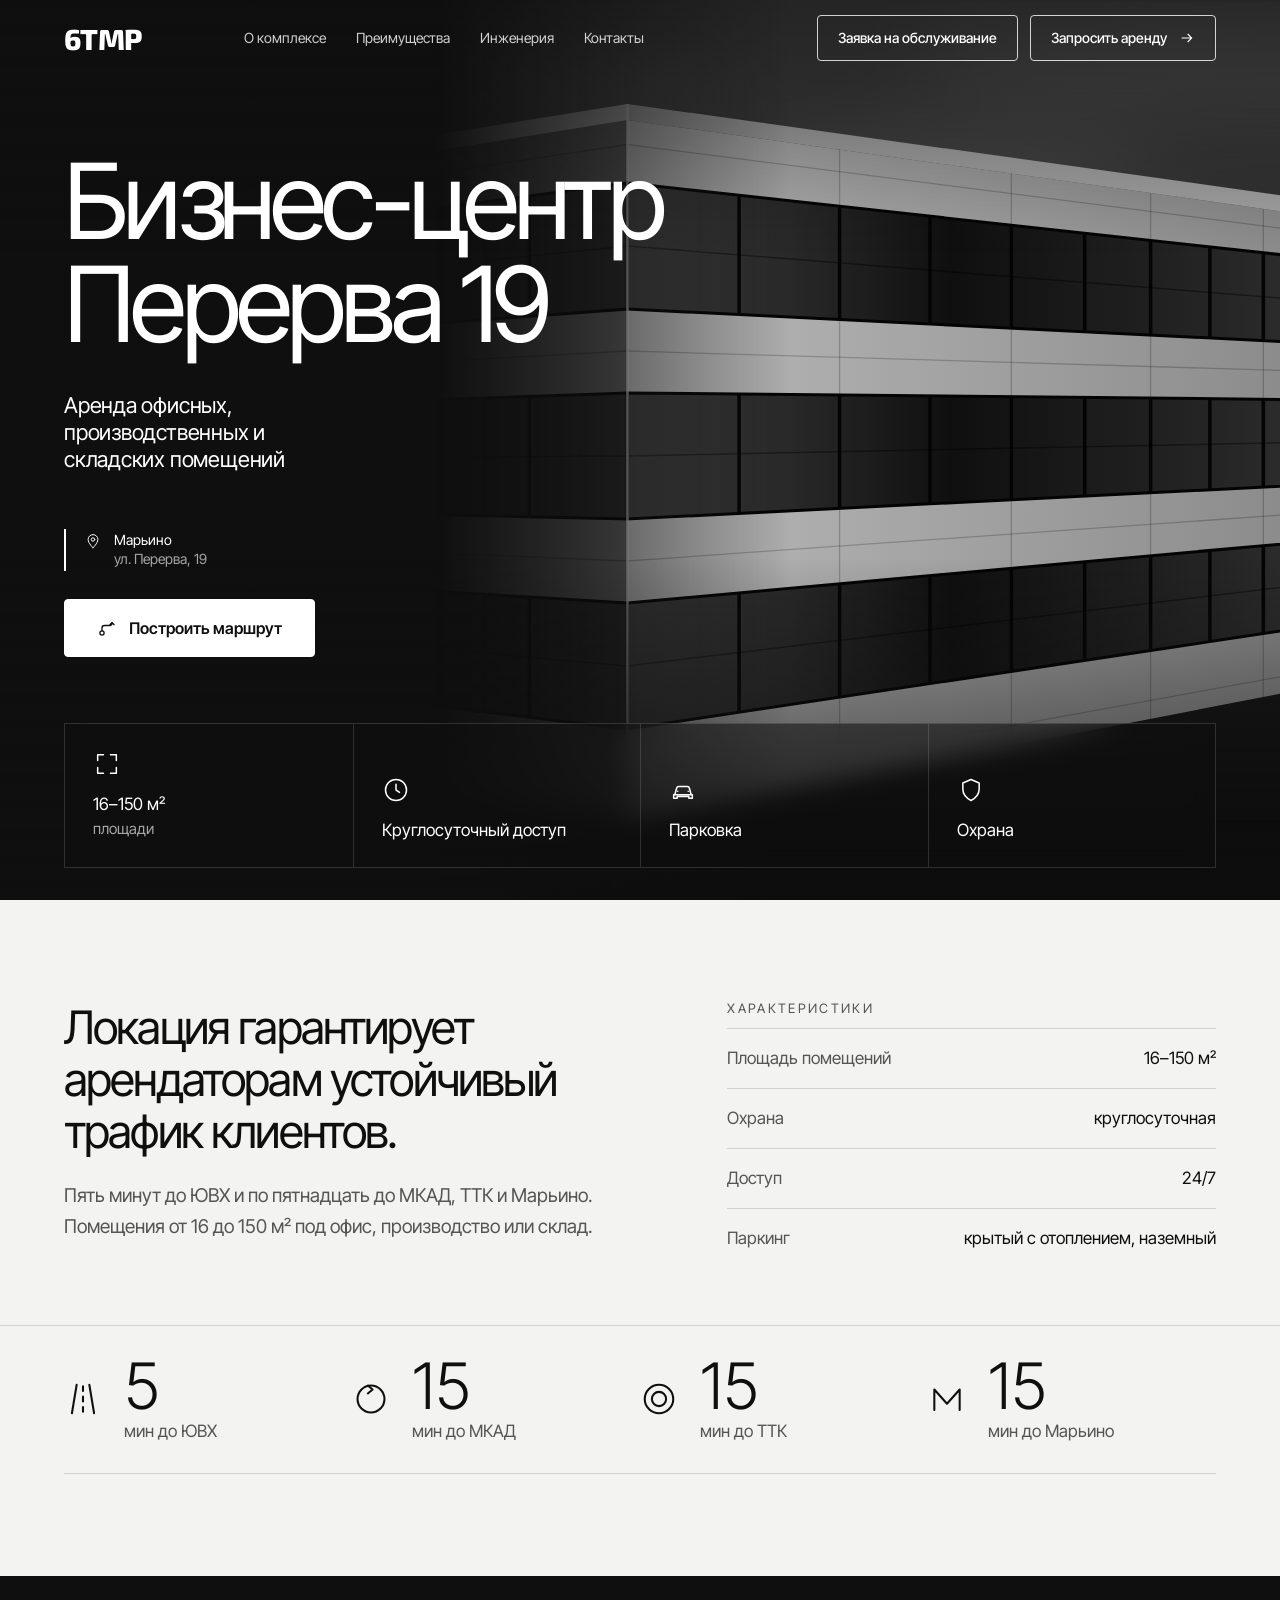
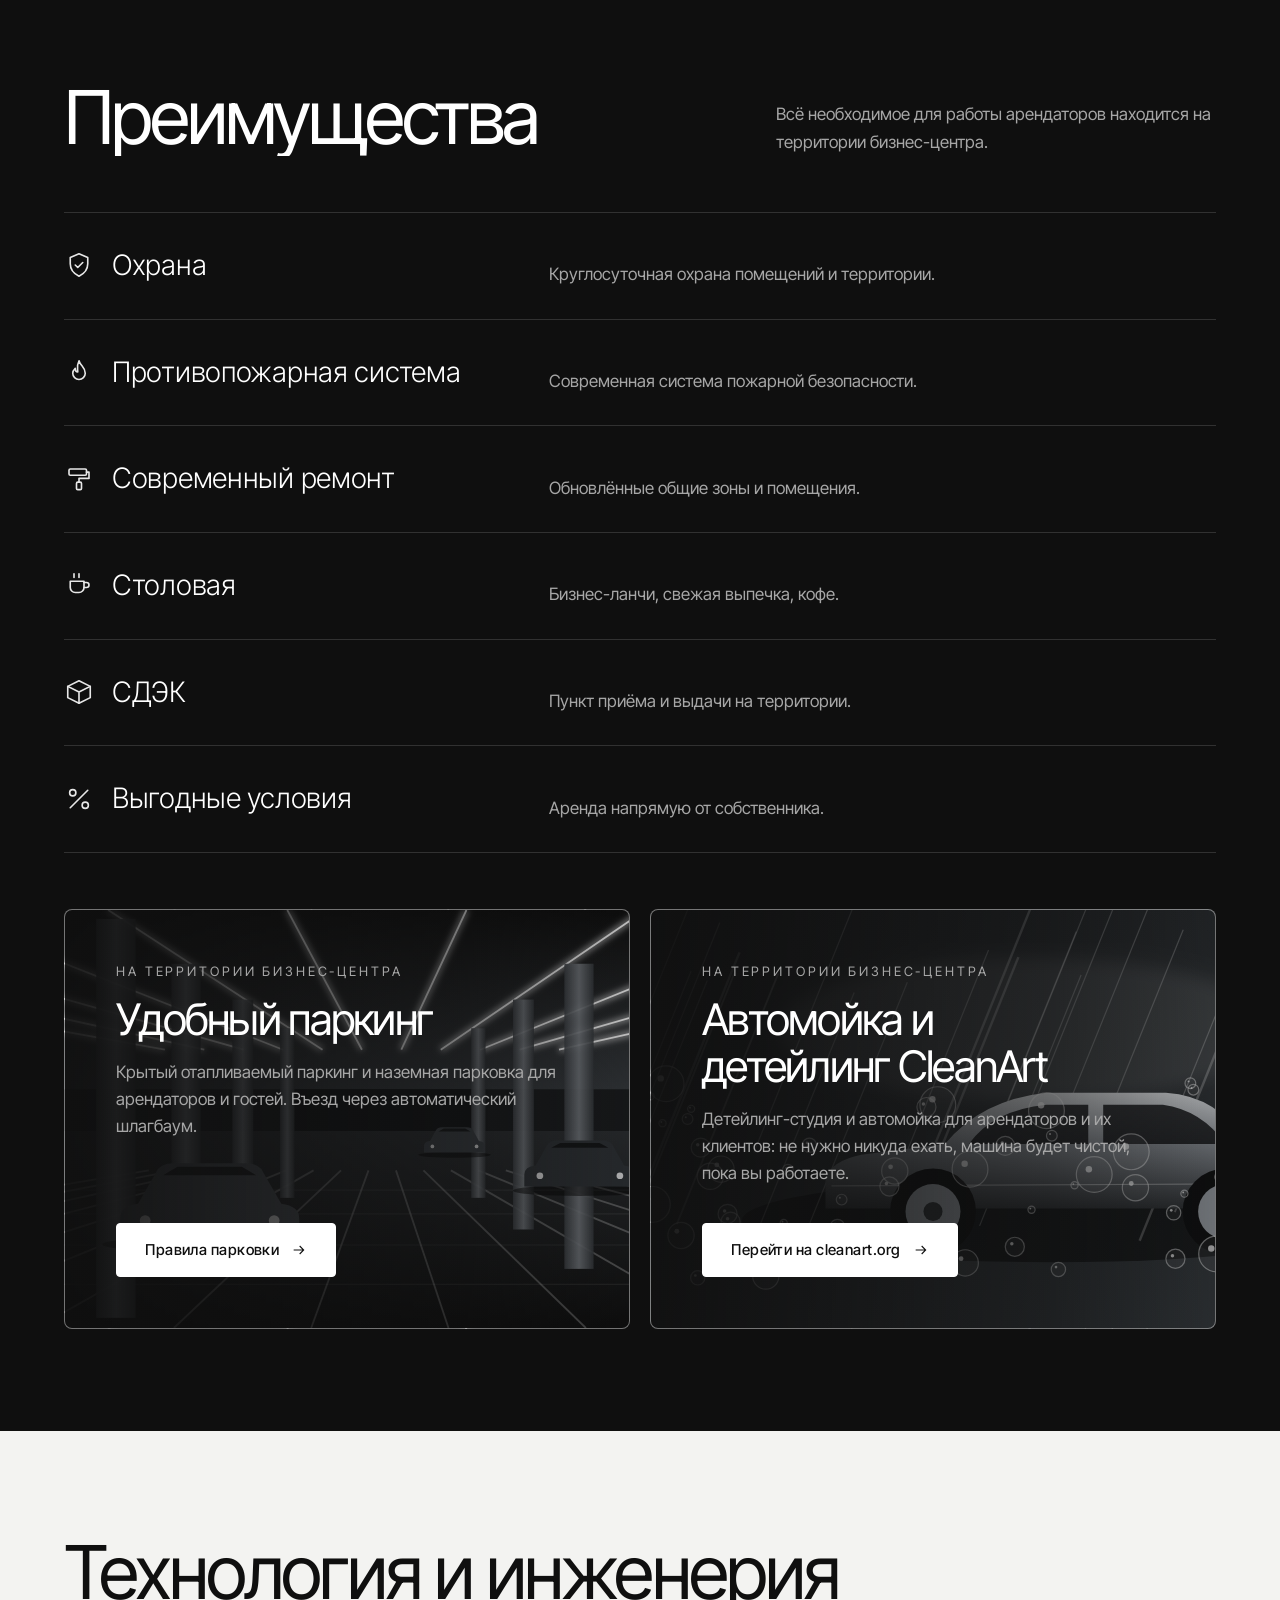
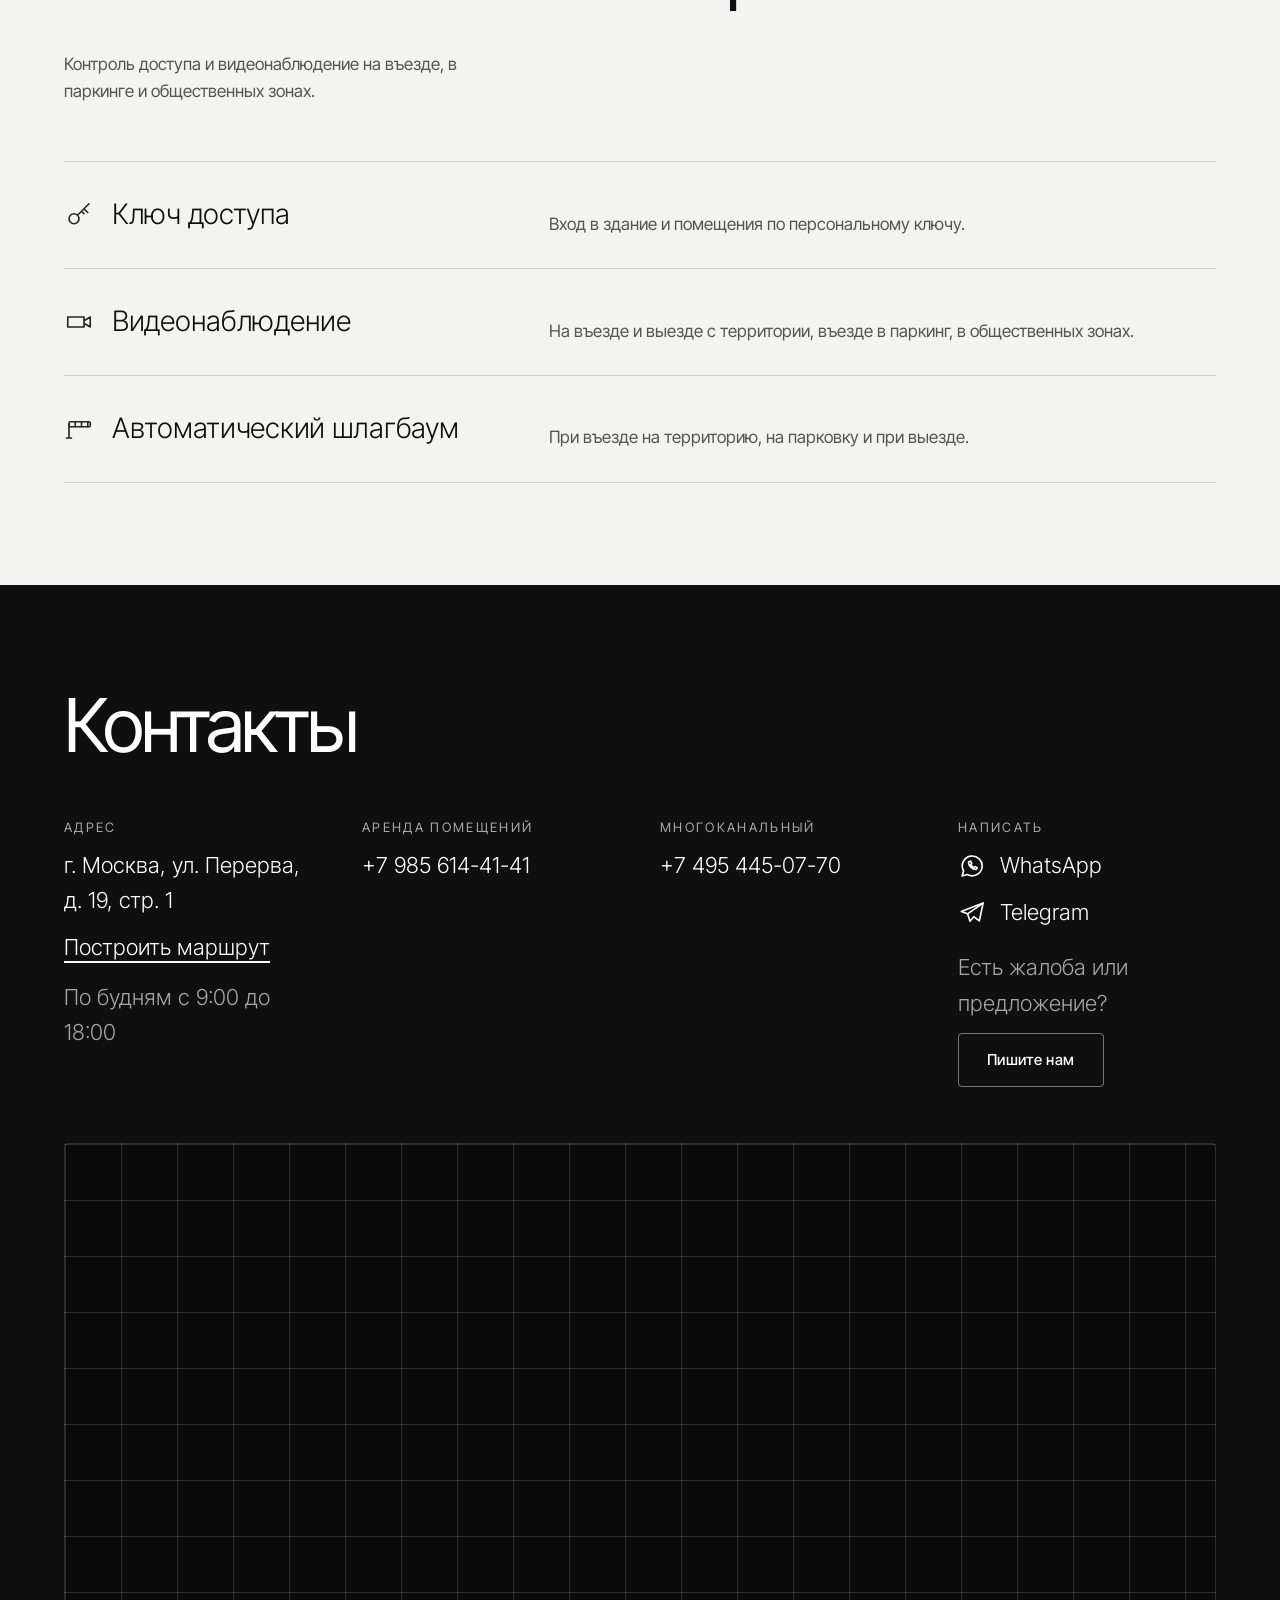
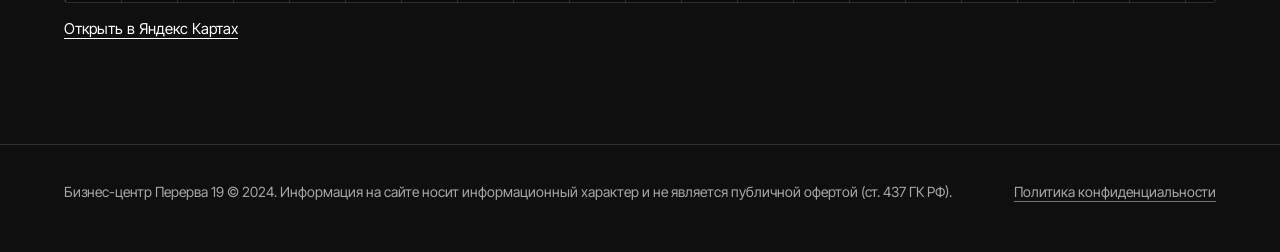
==== index.html @ 25869d0f "Add files via upload init" ====
<!doctype html><html lang="ru"><head><meta charset="utf-8"><title>Бизнес-центр Перерва 19</title>
<meta name="viewport" content="width=device-width, initial-scale=1, viewport-fit=cover">
<link rel="preconnect" href="https://fonts.googleapis.com"><link rel="preconnect" href="https://fonts.gstatic.com" crossorigin>
<link href="https://fonts.googleapis.com/css2?family=Inter+Tight:wght@300;400;500;600&amp;family=Exo+2:wght@800&amp;subset=cyrillic&amp;display=swap" rel="stylesheet">
<style>
:root{--font:'Jost',system-ui,-apple-system,'Segoe UI',Roboto,Arial,sans-serif;--ease:cubic-bezier(.16,1,.3,1);--gut:clamp(20px,5vw,64px);--nav:76px;--r:4px;--sec:clamp(64px,8vw,120px)}
*{box-sizing:border-box}html{scroll-behavior:smooth;scroll-padding-top:90px;height:auto}
body{margin:0;background:#000;color:#fff;font:400 17px/1.6 var(--font);-webkit-font-smoothing:antialiased;overflow-x:hidden;padding-top:env(safe-area-inset-top,0px);padding-bottom:env(safe-area-inset-bottom,0px)}
h1,h2,h3{margin:0;font-weight:200;line-height:1.04;letter-spacing:-.02em;text-wrap:balance}p{margin:0}a{color:inherit}
.dark{--bg:#000;--fg:#fff;--fg2:#b3b3b3;--line:rgba(255,255,255,.14);--line2:rgba(255,255,255,.4);--dim:#262626}
.light{--bg:#fff;--fg:#000;--fg2:#474747;--line:rgba(0,0,0,.12);--line2:rgba(0,0,0,.45);--dim:#dadada}
section,footer{background:var(--bg);color:var(--fg)}
.wrap{max-width:1448px;margin:auto;padding:0 var(--gut)}
.btn{display:inline-flex;align-items:center;justify-content:center;min-height:54px;padding:0 28px;border:1px solid var(--fg);border-radius:var(--r);font:500 15px/1 var(--font);letter-spacing:.03em;text-decoration:none;transition:.45s var(--ease)}
.solid{background:var(--fg);color:var(--bg)}.solid:hover{background:transparent;color:var(--fg)}
.line{border-color:var(--line2)}.line:hover{background:var(--fg);color:var(--bg)}
.nav{position:fixed;inset:0 0 auto;z-index:9;height:var(--nav);padding-top:env(safe-area-inset-top,0px);color:#fff;transition:.5s var(--ease)}
.nav.on{background:rgba(0,0,0,.82);backdrop-filter:blur(16px);border-bottom:1px solid rgba(255,255,255,.09)}
.nav .wrap{height:100%;display:flex;align-items:center;gap:32px}
.logo{font-weight:300;font-size:19px;letter-spacing:.14em;text-transform:uppercase;text-decoration:none;border:1px solid #fff;border-radius:var(--r);padding:7px 14px;line-height:1.1}
.nav nav{margin-left:auto;display:flex;gap:30px}.nav nav a{font-size:15px;text-decoration:none;opacity:.75;transition:.3s}.nav nav a:hover{opacity:1}
.ph{font-weight:500;text-decoration:none;white-space:nowrap}
.hero{position:relative;min-height:100svh;display:flex;flex-direction:column;justify-content:flex-end;padding:140px 0 56px;overflow:hidden;background:#000}
.beam{position:absolute;inset:0;pointer-events:none;background:radial-gradient(ellipse 38% 70% at 72% 0,rgba(255,255,255,.34),rgba(255,255,255,.07) 55%,transparent 75%),radial-gradient(ellipse 30% 8% at 72% 88%,rgba(255,255,255,.22),transparent 70%);clip-path:none}
.beam:after{content:"";position:absolute;left:calc(72% - 1px);top:0;width:2px;height:6px;background:#fff;box-shadow:0 0 60px 30px rgba(255,255,255,.55)}

.hero h1{font-size:clamp(44px,7.4vw,118px);margin:0 0 28px;max-width:11ch}
.eyebrow{font-size:13px;letter-spacing:.22em;text-transform:uppercase;color:var(--fg2);margin-bottom:22px}
.lede{font-size:clamp(17px,1.3vw,19px);color:var(--fg2);max-width:620px}
.acts{display:flex;gap:14px;flex-wrap:wrap;margin-top:36px}
.meta{display:flex;gap:56px;flex-wrap:wrap;margin:64px 0 0;padding-top:24px;border-top:1px solid var(--line)}
.meta dt{font-size:13px;letter-spacing:.16em;text-transform:uppercase;color:var(--fg2)}.meta dd{margin:4px 0 0;font-size:19px}
.sec{padding:var(--sec) 0}
.lit{background-image:linear-gradient(100deg,var(--fg) 42%,var(--dim) 58%);background-size:260% 100%;background-position:100% 0;-webkit-background-clip:text;background-clip:text;color:transparent;transition:background-position 1.9s var(--ease)}.lit.in{background-position:0 0}
h2{font-size:clamp(40px,5.8vw,92px)}
.grid{display:grid;grid-template-columns:1.2fr 1fr;gap:clamp(32px,6vw,100px);align-items:start}
.grid h2{font-size:clamp(30px,3.6vw,54px);line-height:1.12}
.grid p{margin-top:24px;color:var(--fg2);font-size:19px}
.spec h3{font-size:13px;font-weight:400;letter-spacing:.18em;text-transform:uppercase;color:var(--fg2);margin-bottom:12px}
.spec dl{margin:0}.spec div{display:flex;justify-content:space-between;gap:20px;padding:16px 0;border-top:1px solid var(--line)}
.spec dt{color:var(--fg2)}.spec dd{margin:0;text-align:right}
.head{display:flex;justify-content:space-between;align-items:end;gap:40px;flex-wrap:wrap;margin-bottom:56px}.head p{max-width:440px;color:var(--fg2)}
ul.svc{list-style:none;margin:0;padding:0;border-bottom:1px solid var(--line)}
.row{display:grid;grid-template-columns:1fr 1.4fr auto;gap:32px;align-items:baseline;padding:30px 0;border-top:1px solid var(--line);text-decoration:none;transition:padding .5s var(--ease)}
a.row:hover{padding-left:16px}
.row b{font-weight:300;font-size:clamp(22px,2.2vw,32px);letter-spacing:-.01em}.row span{color:var(--fg2)}.row i{font-style:normal;white-space:nowrap}
.loc{display:grid;grid-template-columns:repeat(4,1fr);gap:0;border-top:1px solid var(--line);margin-top:56px}
.loc div{padding:28px 0;border-bottom:1px solid var(--line)}.loc b{display:block;font-weight:200;font-size:clamp(40px,5vw,76px);line-height:1}.loc span{color:var(--fg2)}
.cts{display:grid;grid-template-columns:repeat(4,1fr);gap:40px;margin-top:56px}
.cts h3{font-size:13px;font-weight:400;letter-spacing:.18em;text-transform:uppercase;color:var(--fg2);margin-bottom:14px}.cts p,.cts a{font-size:22px;font-weight:300;display:block;text-decoration:none}
footer{padding:36px 0 48px;color:var(--fg2);font-size:14px;border-top:1px solid var(--line)}
@media(max-width:860px){.nav nav{display:none}.nav .ph{margin-left:auto}.grid,.cts{grid-template-columns:1fr}.row{grid-template-columns:1fr;gap:8px}.loc{grid-template-columns:1fr 1fr}.meta{gap:28px}}
.map{position:relative;display:block;margin-top:56px;height:clamp(280px,38vw,460px);border:1px solid var(--line);border-radius:var(--r);overflow:hidden;text-decoration:none;background-color:#0a0a0a;background-image:linear-gradient(var(--line) 1px,transparent 1px),linear-gradient(90deg,var(--line) 1px,transparent 1px);background-size:56px 56px;transition:border-color .45s var(--ease)}.map:hover{border-color:var(--line2)}.map:before{content:"";position:absolute;inset:0;background:radial-gradient(circle at 50% 50%,rgba(255,255,255,.18),transparent 45%)}.map svg{position:absolute;left:50%;top:50%;width:44px;height:44px;margin:-44px 0 0 -22px;fill:none;stroke:#fff;stroke-width:1.5}.map span{position:absolute;left:24px;bottom:22px;font-size:15px;letter-spacing:.03em}.map em{position:absolute;right:24px;bottom:22px;font-style:normal;font-size:15px;text-decoration:underline;text-decoration-color:var(--line2);text-underline-offset:.28em}.pp{color:inherit;text-underline-offset:.28em;text-decoration-color:var(--line2)}.pp:hover{text-decoration-color:currentColor}footer .wrap{display:flex;gap:16px 40px;justify-content:space-between;flex-wrap:wrap}
@media(prefers-reduced-motion:reduce){.beam{animation:none}.lit{transition:none}}

.f label{display:block;font-size:13px;letter-spacing:.14em;text-transform:uppercase;color:var(--fg2);margin:22px 0 4px}
.f input,.f select,.f textarea{width:100%;background:transparent;border:0;border-bottom:1px solid var(--line2);border-radius:0;padding:10px 0;color:var(--fg);font:300 18px var(--font);outline:0;transition:border-color .3s}
.f input:focus,.f select:focus,.f textarea:focus{border-color:var(--fg)}.f textarea{resize:vertical;min-height:96px}.f select option{color:#000}
.f .chk{display:flex;gap:12px;align-items:flex-start;font-size:14px;letter-spacing:0;text-transform:none;margin:26px 0}.f .chk input{width:auto;margin-top:4px;accent-color:var(--fg)}
.f button{cursor:pointer;margin-top:8px;background:var(--fg);color:var(--bg)}.f button:hover{background:transparent;color:var(--fg)}
.ok{display:none;margin-top:20px;color:var(--fg2)}.ok.show{display:block}
.note{font-size:14px;color:var(--fg2);margin-top:14px}
dialog{border:1px solid var(--line);border-radius:8px;padding:clamp(24px,4vw,48px);width:min(640px,calc(100% - 32px));max-height:92vh;overflow:auto;background:var(--bg);color:var(--fg)}dialog::backdrop{background:rgba(0,0,0,.72)}
dialog h2{font-size:clamp(30px,3.6vw,44px);margin-bottom:8px}.x{position:absolute;right:18px;top:12px;background:none;border:0;color:var(--fg);font-size:30px;line-height:1;cursor:pointer;font-weight:200}
.map iframe{position:absolute;inset:0;width:100%;height:100%;border:0;filter:grayscale(1) contrast(1.05)}.map:before{display:none}.maplink{display:inline-block;margin-top:14px;font-size:15px;text-underline-offset:.28em}
@media(max-width:1100px){.cts{grid-template-columns:repeat(2,1fr)!important}}@media(max-width:860px){.cts{grid-template-columns:1fr!important}}

:root{--font:'Inter Tight','Inter',system-ui,-apple-system,'Segoe UI',Roboto,Arial,sans-serif}
body{background:#0f0f0f}
.dark{--bg:#0f0f0f;--fg:#fff;--fg2:#a6a6a6;--line:rgba(255,255,255,.14);--line2:rgba(255,255,255,.42);--dim:#2c2c2c}.light{--bg:#f3f3f1;--fg:#0f0f0f;--fg2:#555;--line:rgba(0,0,0,.14);--line2:rgba(0,0,0,.45);--dim:#d2d2d0}
h1,h2,h3{font-weight:400;letter-spacing:-.04em}.loc b{font-weight:300}.row b{font-weight:300}.cts p,.cts a{font-weight:300}
.logo{border:0;padding:0;font-family:'Exo 2','Inter Tight',system-ui,sans-serif;font-weight:800;font-size:29px;line-height:1;letter-spacing:-.02em;text-transform:none}
.nav nav{margin:0 auto}.nav nav a{opacity:.8;font-size:14px}.nav .btn{min-height:46px;padding:0 20px;font-size:14px;letter-spacing:0;color:#fff;background:transparent;gap:12px;cursor:pointer;border:1px solid rgba(255,255,255,.8);border-radius:4px}.nav .btn:hover{background:#fff;color:#000}
.hero{min-height:100svh;padding:0;display:block;position:relative;overflow:hidden;background:#0f0f0f}
.hbg{position:absolute;top:0;right:0;bottom:0;width:66%;background-size:cover;background-position:center;filter:grayscale(1) brightness(.85) contrast(1.05);-webkit-mask-image:linear-gradient(to right,transparent,#000 42%);mask-image:linear-gradient(to right,transparent,#000 42%)}
.hero:after{content:"";position:absolute;inset:0;background:linear-gradient(to bottom,rgba(15,15,15,.55),transparent 28%,transparent 62%,rgba(15,15,15,.85));pointer-events:none}
.hw{position:relative;z-index:2;min-height:100svh;display:flex;flex-direction:column;justify-content:space-between;padding-top:150px;padding-bottom:max(32px,env(safe-area-inset-bottom,0px))}
.hero h1{font-size:clamp(46px,8.2vw,132px);line-height:.98;margin:0 0 36px;max-width:none;font-weight:400;letter-spacing:-.045em}
.hero .lede{font-size:clamp(18px,1.7vw,26px);color:#fff;font-weight:400;max-width:12em;line-height:1.25;letter-spacing:-.01em}
.hloc{display:flex;gap:12px;align-items:flex-start;margin-top:56px;padding:2px 0 2px 18px;border-left:2px solid #fff;font-size:14px;line-height:1.35}.hloc svg{width:18px;height:18px;flex:none;margin-top:1px}.hloc small{color:var(--fg2);font-size:14px}.cts .soc{display:flex;align-items:center;gap:14px;margin-top:12px}.cts .soc svg{width:28px;height:28px;flex:none;fill:none;stroke:currentColor;stroke-width:1.4;stroke-linecap:round;stroke-linejoin:round}.nbtns{display:flex;gap:12px;margin-left:auto}.nbtns .btn{margin-left:0!important}.sm{display:none}@media(max-width:640px){.lg{display:none}.sm{display:inline}.nav .btn{padding:0 14px;min-height:42px;font-size:13px}.nav .wrap{gap:12px}.nbtns{gap:8px}}.hrow{display:flex;flex-direction:column;align-items:flex-start;gap:28px;margin-top:56px}.hrow .hloc{margin-top:0}.route{min-height:58px;padding:0 32px;gap:12px;background:#fff;color:#0f0f0f;border-color:#fff;font-weight:600;font-size:16px;letter-spacing:0;animation:up 1.2s var(--ease) .6s both,pulse 2.8s ease-out 2.4s infinite}.route:hover{background:transparent;color:#fff}@keyframes pulse{0%{box-shadow:0 0 0 0 rgba(255,255,255,.55)}70%,100%{box-shadow:0 0 0 18px rgba(255,255,255,0)}}@media(max-width:860px){.hrow{margin-top:32px}}@media(prefers-reduced-motion:reduce){.route{animation:none}}.loc svg{display:block;width:38px;height:38px;margin:0;grid-row:1/3;align-self:center;flex:none;fill:none;stroke:currentColor;stroke-width:1.3;stroke-linecap:round;stroke-linejoin:round}.feat{display:grid;grid-template-columns:1fr 1fr;gap:20px;margin-top:56px}.washc{display:grid;grid-template-columns:1fr;gap:32px;align-content:space-between;padding:clamp(28px,4vw,56px);border:1px solid var(--line2);border-radius:8px;background:linear-gradient(120deg,rgba(255,255,255,.07),rgba(255,255,255,.01))}.washc h3{font-size:clamp(28px,3.4vw,52px);line-height:1.08}.washc p{color:var(--fg2);margin-top:16px;max-width:520px}.washc .eyebrow{margin:0 0 14px}.washc .btn{justify-self:start;gap:12px}@media(max-width:860px){.feat{grid-template-columns:1fr}}
.strip{display:grid;grid-template-columns:repeat(4,1fr);margin-top:40px;border:1px solid var(--line);background:rgba(15,15,15,.55);backdrop-filter:blur(12px);-webkit-backdrop-filter:blur(12px)}
.strip>div{padding:26px 28px;min-height:120px;display:flex;flex-direction:column;justify-content:flex-end;gap:6px;border-left:1px solid var(--line)}.strip>div:first-child{border-left:0}
.strip svg{width:28px;height:28px;margin-bottom:10px}.strip b{font-weight:400;font-size:17px;line-height:1.25}.strip span{color:var(--fg2);font-size:15px;margin-top:-4px}
@media(max-width:860px){.hbg{width:100%;opacity:.55;-webkit-mask-image:none;mask-image:none}.strip{grid-template-columns:1fr 1fr}.strip>div:nth-child(3){border-left:0}.strip>div:nth-child(n+3){border-top:1px solid var(--line)}.hw{padding-top:120px}.nav nav{display:none}.nav .btn{margin-left:auto}.hloc{margin-top:32px}}

.loc div{display:grid;grid-template-columns:auto 1fr;column-gap:22px;align-items:center;align-content:center}.loc b,.loc span{grid-column:2}
@keyframes up{from{opacity:0;transform:translateY(34px)}to{opacity:1;transform:none}}
@keyframes fade{from{opacity:0}to{opacity:1}}
@keyframes bgin{from{opacity:0;transform:scale(1.07)}to{opacity:1;transform:none}}
.nav{animation:fade 1.2s ease both}.hbg{animation:bgin 2s var(--ease) both}
.hero h1,.hero .lede,.hloc{animation:up 1.2s var(--ease) both}.hero h1{animation-delay:.15s}.hero .lede{animation-delay:.4s}.hloc{animation-delay:.55s}
.strip>div{animation:up 1.1s var(--ease) both}.strip>div:nth-child(1){animation-delay:.7s}.strip>div:nth-child(2){animation-delay:.8s}.strip>div:nth-child(3){animation-delay:.9s}.strip>div:nth-child(4){animation-delay:1s}
.rv{opacity:0;transform:translateY(30px);transition:opacity .9s var(--ease),transform .9s var(--ease);transition-delay:var(--d,0s)}.rv.in{opacity:1;transform:none}
.row.rv{transition:opacity .9s var(--ease),transform .9s var(--ease),padding .5s var(--ease)}
@media(prefers-reduced-motion:reduce){.rv{opacity:1;transform:none;transition:none}.nav,.hbg,.hero h1,.hero .lede,.hloc,.strip>div{animation:none}}

.row b{display:flex;align-items:center;gap:18px}.row b svg{width:30px;height:30px;flex:none;fill:none;stroke:currentColor;stroke-width:1.3;stroke-linecap:round;stroke-linejoin:round;opacity:.9}
.washc{position:relative;overflow:hidden;min-height:420px;background-size:cover;background-position:center}
#parking{background-image:linear-gradient(90deg,rgba(15,15,15,.93),rgba(15,15,15,.55) 70%,rgba(15,15,15,.25)),url([data-uri])}
#wash{background-image:linear-gradient(90deg,rgba(15,15,15,.93),rgba(15,15,15,.55) 70%,rgba(15,15,15,.25)),url([data-uri])}
@media(max-width:860px){.row b svg{width:26px;height:26px}.washc{min-height:360px}}
</style></head><body>
<header class="nav" id="nav"><div class="wrap"><a class="logo" href="#top">6TMP</a>
<nav><a href="#about">О комплексе</a><a href="#preim">Преимущества</a><a href="#teh">Инженерия</a><a href="#kont">Контакты</a></nav>
<div class="nbtns"><a class="btn line navbtn" href="serviceRequest.html"><span class="lg">Заявка на обслуживание</span><span class="sm">Заявка</span></a><button class="btn line navbtn" type="button" data-open data-topic="Вопрос по аренде">Запросить аренду <svg viewBox="0 0 24 24" width="16" height="16" fill="none" stroke="currentColor" stroke-width="1.6"><path d="M4 12h15M13 6l6 6-6 6"/></svg></button></div></div></header>
<main id="top">
<section class="hero dark"><div class="hbg" style="background-image:url([data-uri])"></div><div class="wrap hw">
<div class="htop"><h1>Бизнес-центр<br>Перерва&nbsp;19</h1>
<p class="lede">Аренда офисных, производственных и складских помещений</p>
<div class="hrow"><div class="hloc"><svg viewBox="0 0 24 24" fill="none" stroke="currentColor" stroke-width="1.3" stroke-linecap="round" stroke-linejoin="round" aria-hidden="true"><path d="M12 21s-6.500-6-6.500-11a6.500 6.500 0 0 1 13 0c0 5-6.500 11-6.500 11z"/><circle cx="12" cy="10" r="2.300"/></svg><span>Марьино<br><small>ул. Перерва, 19</small></span></div><a class="btn solid route" href="https://yandex.ru/maps/213/moscow/?ll=37.732188%2C55.655082&amp;mode=routes&amp;rtext=~55.655518%2C37.730957&amp;rtt=auto&amp;z=17"><svg viewBox="0 0 24 24" width="20" height="20" fill="none" stroke="currentColor" stroke-width="1.6" stroke-linecap="round" stroke-linejoin="round" aria-hidden="true"><circle cx="6" cy="18" r="2.500"/><path d="M6 15.500V12a3 3 0 0 1 3-3h6a3 3 0 0 0 3-3V5.500M15.500 8 18 5.500 20.500 8"/></svg>Построить маршрут</a></div></div>
<div class="strip"><div><svg viewBox="0 0 24 24" fill="none" stroke="currentColor" stroke-width="1.3" stroke-linecap="round" stroke-linejoin="round" aria-hidden="true"><path d="M4 9V4h5M20 9V4h-5M4 15v5h5M20 15v5h-5"/></svg><b>16–150 м²</b><span>площади</span></div>
<div><svg viewBox="0 0 24 24" fill="none" stroke="currentColor" stroke-width="1.3" stroke-linecap="round" stroke-linejoin="round" aria-hidden="true"><circle cx="12" cy="12" r="9"/><path d="M12 7v5l3 2"/></svg><b>Круглосуточный доступ</b></div>
<div><svg viewBox="0 0 24 24" fill="none" stroke="currentColor" stroke-width="1.3" stroke-linecap="round" stroke-linejoin="round" aria-hidden="true"><path d="M5 16l1.500-5.500A2 2 0 0 1 8.400 9h7.200a2 2 0 0 1 1.900 1.500L19 16M4 16h16v3h-3v-1.500H7V19H4zM7.500 13h.01M16.500 13h.01"/></svg><b>Парковка</b></div>
<div><svg viewBox="0 0 24 24" fill="none" stroke="currentColor" stroke-width="1.3" stroke-linecap="round" stroke-linejoin="round" aria-hidden="true"><path d="M12 3l7 3v5c0 5-3 8-7 10-4-2-7-5-7-10V6z"/></svg><b>Охрана</b></div></div></div></section>
<section class="sec light" id="about"><div class="wrap grid"><div><h2 class="lit">Локация гарантирует арендаторам устойчивый трафик клиентов.</h2><p>Пять минут до ЮВХ и по пятнадцать до МКАД, ТТК и Марьино. Помещения от 16 до 150 м² под офис, производство или склад.</p></div>
<div class="spec"><h3>Характеристики</h3><dl><div><dt>Площадь помещений</dt><dd>16–150 м²</dd></div><div><dt>Охрана</dt><dd>круглосуточная</dd></div><div><dt>Доступ</dt><dd>24/7</dd></div><div><dt>Паркинг</dt><dd>крытый с отоплением, наземный</dd></div></dl></div></div>
<div class="wrap loc" id="loc"><div><svg viewBox="0 0 24 24" aria-hidden="true"><path d="M8 3 5 21M16 3l3 18M12 4v3M12 10.500v3M12 17v3"/></svg><b>5</b><span>мин до ЮВХ</span></div><div><svg viewBox="0 0 24 24" aria-hidden="true"><circle cx="12" cy="12" r="8.500"/><path d="M10 3.500l3 2.500-3 2.500"/></svg><b>15</b><span>мин до МКАД</span></div><div><svg viewBox="0 0 24 24" aria-hidden="true"><circle cx="12" cy="12" r="9"/><circle cx="12" cy="12" r="4.500"/></svg><b>15</b><span>мин до ТТК</span></div><div><svg viewBox="0 0 24 24" aria-hidden="true"><path d="M4 19V6l8 9 8-9v13"/></svg><b>15</b><span>мин до Марьино</span></div></div></section>
<section class="sec dark" id="preim"><div class="wrap"><div class="head"><h2 class="lit">Преимущества</h2><p>Всё необходимое для работы арендаторов находится на территории бизнес-центра.</p></div>
<ul class="svc">
<li><div class="row"><b><svg viewBox="0 0 24 24" aria-hidden="true"><path d="M12 3l7 3v5c0 5-3 8-7 10-4-2-7-5-7-10V6z"/><path d="M9 12l2 2 4-4"/></svg>Охрана</b><span>Круглосуточная охрана помещений и территории.</span><i></i></div></li>
<li><div class="row"><b><svg viewBox="0 0 24 24" aria-hidden="true"><path d="M12 3c1 4 5 5 5 10a5 5 0 0 1-10 0c0-2 1-3 2-4 0 2 1 3 2 3 0-3-1-5 1-9z"/></svg>Противопожарная система</b><span>Современная система пожарной безопасности.</span><i></i></div></li>
<li><div class="row"><b><svg viewBox="0 0 24 24" aria-hidden="true"><rect x="4" y="4" width="14" height="5" rx="1"/><path d="M18 6.500h2v5h-8v3"/><rect x="10" y="14.500" width="4" height="6" rx="1"/></svg>Современный ремонт</b><span>Обновлённые общие зоны и помещения.</span><i></i></div></li>
<li><div class="row"><b><svg viewBox="0 0 24 24" aria-hidden="true"><path d="M5 9h11v5a4 4 0 0 1-4 4H9a4 4 0 0 1-4-4z"/><path d="M16 10h2a2 2 0 0 1 0 4h-2M8 3v3M12 3v3"/></svg>Столовая</b><span>Бизнес-ланчи, свежая выпечка, кофе.</span><i></i></div></li>
<li><div class="row"><b><svg viewBox="0 0 24 24" aria-hidden="true"><path d="M3 7.500 12 3l9 4.500v9L12 21l-9-4.500z"/><path d="M3 7.500 12 12l9-4.500M12 12v9"/></svg>СДЭК</b><span>Пункт приёма и выдачи на территории.</span><i></i></div></li>
<li><div class="row"><b><svg viewBox="0 0 24 24" aria-hidden="true"><path d="M19 5 5 19"/><circle cx="7" cy="7" r="2.500"/><circle cx="17" cy="17" r="2.500"/></svg>Выгодные условия</b><span>Аренда напрямую от собственника.</span><i></i></div></li></ul>
<div class="feat"><div class="washc" id="parking"><div><p class="eyebrow">На территории бизнес-центра</p><h3>Удобный паркинг</h3><p>Крытый отапливаемый паркинг и наземная парковка для арендаторов и гостей. Въезд через автоматический шлагбаум.</p></div><a class="btn solid" href="https://6tmp.ru/wp-content/uploads/2026/02/pravila_parkovki_2026.pdf">Правила парковки <svg viewBox="0 0 24 24" width="16" height="16" fill="none" stroke="currentColor" stroke-width="1.6"><path d="M4 12h15M13 6l6 6-6 6"/></svg></a></div>
<div class="washc" id="wash"><div><p class="eyebrow">На территории бизнес-центра</p><h3>Автомойка и детейлинг CleanArt</h3><p>Детейлинг-студия и автомойка для арендаторов и их клиентов: не нужно никуда ехать, машина будет чистой, пока вы работаете.</p></div><a class="btn solid" href="https://cleanart.org/">Перейти на cleanart.org <svg viewBox="0 0 24 24" width="16" height="16" fill="none" stroke="currentColor" stroke-width="1.6"><path d="M4 12h15M13 6l6 6-6 6"/></svg></a></div></div></div></section>
<section class="sec light" id="teh"><div class="wrap"><div class="head"><h2 class="lit">Технология и инженерия</h2><p>Контроль доступа и видеонаблюдение на въезде, в паркинге и общественных зонах.</p></div>
<ul class="svc"><li><div class="row"><b><svg viewBox="0 0 24 24" aria-hidden="true"><circle cx="8" cy="15" r="4"/><path d="M11 12l9-9M16 7l3 3M14 9l2 2"/></svg>Ключ доступа</b><span>Вход в здание и помещения по персональному ключу.</span><i></i></div></li>
<li><div class="row"><b><svg viewBox="0 0 24 24" aria-hidden="true"><path d="M3 8h13v8H3zM16 11l5-3v8l-5-3"/></svg>Видеонаблюдение</b><span>На въезде и выезде с территории, въезде в паркинг, в общественных зонах.</span><i></i></div></li>
<li><div class="row"><b><svg viewBox="0 0 24 24" aria-hidden="true"><path d="M4 20V9M2 20h4"/><rect x="4" y="7" width="17" height="4" rx="1"/><path d="M9 7v4M14 7v4M19 7v4"/></svg>Автоматический шлагбаум</b><span>При въезде на территорию, на парковку и при выезде.</span><i></i></div></li></ul></div></section>
<section class="sec dark" id="kont"><div class="wrap"><h2 class="lit">Контакты</h2>
<div class="cts"><div><h3>Адрес</h3><p>г. Москва, ул. Перерва, д. 19, стр. 1</p><a href="https://yandex.ru/maps/213/moscow/?ll=37.732188%2C55.655082&amp;mode=routes&amp;rtext=~55.655518%2C37.730957&amp;rtt=auto&amp;z=17" style="margin-top:12px;text-decoration:underline;text-underline-offset:.28em">Построить маршрут</a><p class="note">По будням с 9:00 до 18:00</p></div>
<div><h3>Аренда помещений</h3><a href="tel:+79856144141">+7 985 614-41-41</a></div><div><h3>Многоканальный</h3><a href="tel:+74954450770">+7 495 445-07-70</a></div>
<div><h3>Написать</h3><a class="soc" href="https://wa.me/79256144141"><svg viewBox="0 0 24 24" aria-hidden="true"><path d="M3.500 20.500l1.300-4.400A8.500 8.500 0 1 1 8 19.300z"/><path d="M9 8.500c0 3.500 3 6.500 6.500 6.500l1-1.500-2-1-1 .8c-1-.5-2-1.500-2.500-2.500l.8-1-1-2z"/></svg>WhatsApp</a><a class="soc" href="https://t.me/+79256144141"><svg viewBox="0 0 24 24" aria-hidden="true"><path d="M21.500 3.500 2.800 10.700l5.400 2 2.100 6.300 3.200-3.800 4.800 3.600z"/><path d="M8.200 12.700l13.300-9.200"/></svg>Telegram</a><p class="note" style="margin-top:20px">Есть жалоба или предложение?</p><button class="btn line" type="button" data-open style="margin-top:12px;color:var(--fg);cursor:pointer;background:transparent">Пишите нам</button></div></div>
<div class="map"><iframe title="Карта: ул. Перерва, 19, стр. 1" src="https://yandex.ru/map-widget/v1/?ll=37.732188%2C55.655082&amp;z=17&amp;pt=37.730957%2C55.655518%2Cpm2rdl" loading="lazy" allowfullscreen></iframe></div><a class="maplink" href="https://yandex.ru/maps/213/moscow/?ll=37.732188%2C55.655082&amp;mode=routes&amp;rtext=~55.655518%2C37.730957&amp;rtt=auto&amp;z=17">Открыть в Яндекс Картах</a></div></section></main><dialog id="fb" class="dark"><button class="x" aria-label="Закрыть">×</button><h2>Свяжитесь с нами</h2><p style="color:var(--fg2)">Если у вас возникли вопросы, жалобы или предложения, воспользуйтесь формой обратной связи.</p>
<form class="f" data-s="Обратная связь 6tmp.ru"><label>Тема</label><select name="topic" data-l="Тема" required><option value="" selected disabled>Выберите тему</option><option>Вопрос по аренде</option><option>Предложение сотрудничества</option><option>Письмо директору</option><option>Пожелание к сервису</option></select>
<label>Имя</label><input name="name" data-l="Имя" required autocomplete="name"><label>Телефон</label><input name="phone" data-l="Телефон" type="tel" inputmode="tel" required autocomplete="tel" data-mask="phone"><label>E-mail (необязательно)</label><input name="email" data-l="E-mail" type="email" autocomplete="email">
<label>Сообщение</label><textarea name="msg" data-l="Сообщение" required></textarea><label class="chk"><input type="checkbox" required><span>Нажимая «Отправить», я подтверждаю <a href="https://claude.ai/artifact/4xAZ9i6BofkaACDxFyPgzt">согласие</a> на обработку персональных данных</span></label><button class="btn solid" type="submit">Отправить</button><p class="ok">Откройте подготовленное письмо в почтовой программе и нажмите «Отправить». Если оно не открылось, напишите на <a href="mailto:support@6-tmp.ru">support@6-tmp.ru</a>.</p></form></dialog>
<footer class="dark"><div class="wrap"><p>Бизнес-центр Перерва 19 © 2024. Информация на сайте носит информационный характер и не является публичной офертой (ст. 437 ГК РФ).</p><a class="pp" href="privacyPolicy.html">Политика конфиденциальности</a></div></footer>
<script>var n=document.getElementById("nav");function s(){n.classList.toggle("on",scrollY>40)}s();addEventListener("scroll",s,{passive:true});
var l=document.querySelectorAll(".lit");if("IntersectionObserver" in window){var o=new IntersectionObserver(function(e){e.forEach(function(x){if(x.isIntersecting){x.target.classList.add("in");o.unobserve(x.target)}})},{threshold:.4});l.forEach(function(x){o.observe(x)})}else{l.forEach(function(x){x.classList.add("in")})}
function mk(f,pref){var d=new FormData(f),b=[];d.forEach(function(v,k){var l=f.querySelector('[name="'+k+'"]');b.push((l&&l.dataset.l||k)+": "+v)});
var u="mailto:support@6-tmp.ru?subject="+encodeURIComponent(pref+(d.get("topic")?" — "+d.get("topic"):""))+"&body="+encodeURIComponent(b.join("\n"));
var a=document.createElement("a");a.href=u;a.target="_top";document.body.appendChild(a);a.click();a.remove();f.querySelector(".ok").classList.add("show")}
document.querySelectorAll("form.f").forEach(function(f){f.addEventListener("submit",function(e){e.preventDefault();mk(f,f.dataset.s)})});
var dg=document.getElementById("fb");document.querySelectorAll("[data-open]").forEach(function(b){b.addEventListener("click",function(){dg&&dg.showModal()})});
document.querySelectorAll("[data-topic]").forEach(function(b){b.addEventListener("click",function(){var s=dg&&dg.querySelector("select");if(s)s.value=b.dataset.topic})});
if(dg){dg.addEventListener("click",function(e){if(e.target===dg||e.target.classList.contains("x"))dg.close()})}
</script><script>(function(){var els=document.querySelectorAll(".head p,.grid>div,.loc>div,.row,.feat>div,.cts>div,.map,.maplink,.spec dl>div");
if(!("IntersectionObserver" in window))return;
var io=new IntersectionObserver(function(es){es.forEach(function(e){if(e.isIntersecting){e.target.classList.add("in");io.unobserve(e.target)}})},{threshold:.12,rootMargin:"0px 0px -6% 0px"});
els.forEach(function(el){var i=Array.prototype.indexOf.call(el.parentNode.children,el);el.style.setProperty("--d",Math.min(i,6)*.09+"s");el.classList.add("rv");io.observe(el)})})();</script><script>(function(){function f(v){var d=v.replace(/[^0-9]/g,"");if(d.charAt(0)==="7"||d.charAt(0)==="8")d=d.slice(1);d=d.slice(0,10);var r="+7";if(d.length>0)r+=" ("+d.slice(0,3);if(d.length>2)r+=")";if(d.length>3)r+=" "+d.slice(3,6);if(d.length>6)r+="-"+d.slice(6,8);if(d.length>8)r+="-"+d.slice(8,10);return r}
document.querySelectorAll('input[data-mask="phone"]').forEach(function(i){i.placeholder="+7 (___) ___-__-__";i.setAttribute("pattern","[+]7 [(][0-9]{3}[)] [0-9]{3}-[0-9]{2}-[0-9]{2}");i.title="Номер в формате +7 (XXX) XXX-XX-XX";i.addEventListener("input",function(e){var d=i.value.replace(/[^0-9]/g,"");if(e.inputType&&e.inputType.indexOf("delete")===0&&(d===""||d==="7"||d==="8")){i.value="";return}i.value=f(i.value)})})})();</script></body></html>
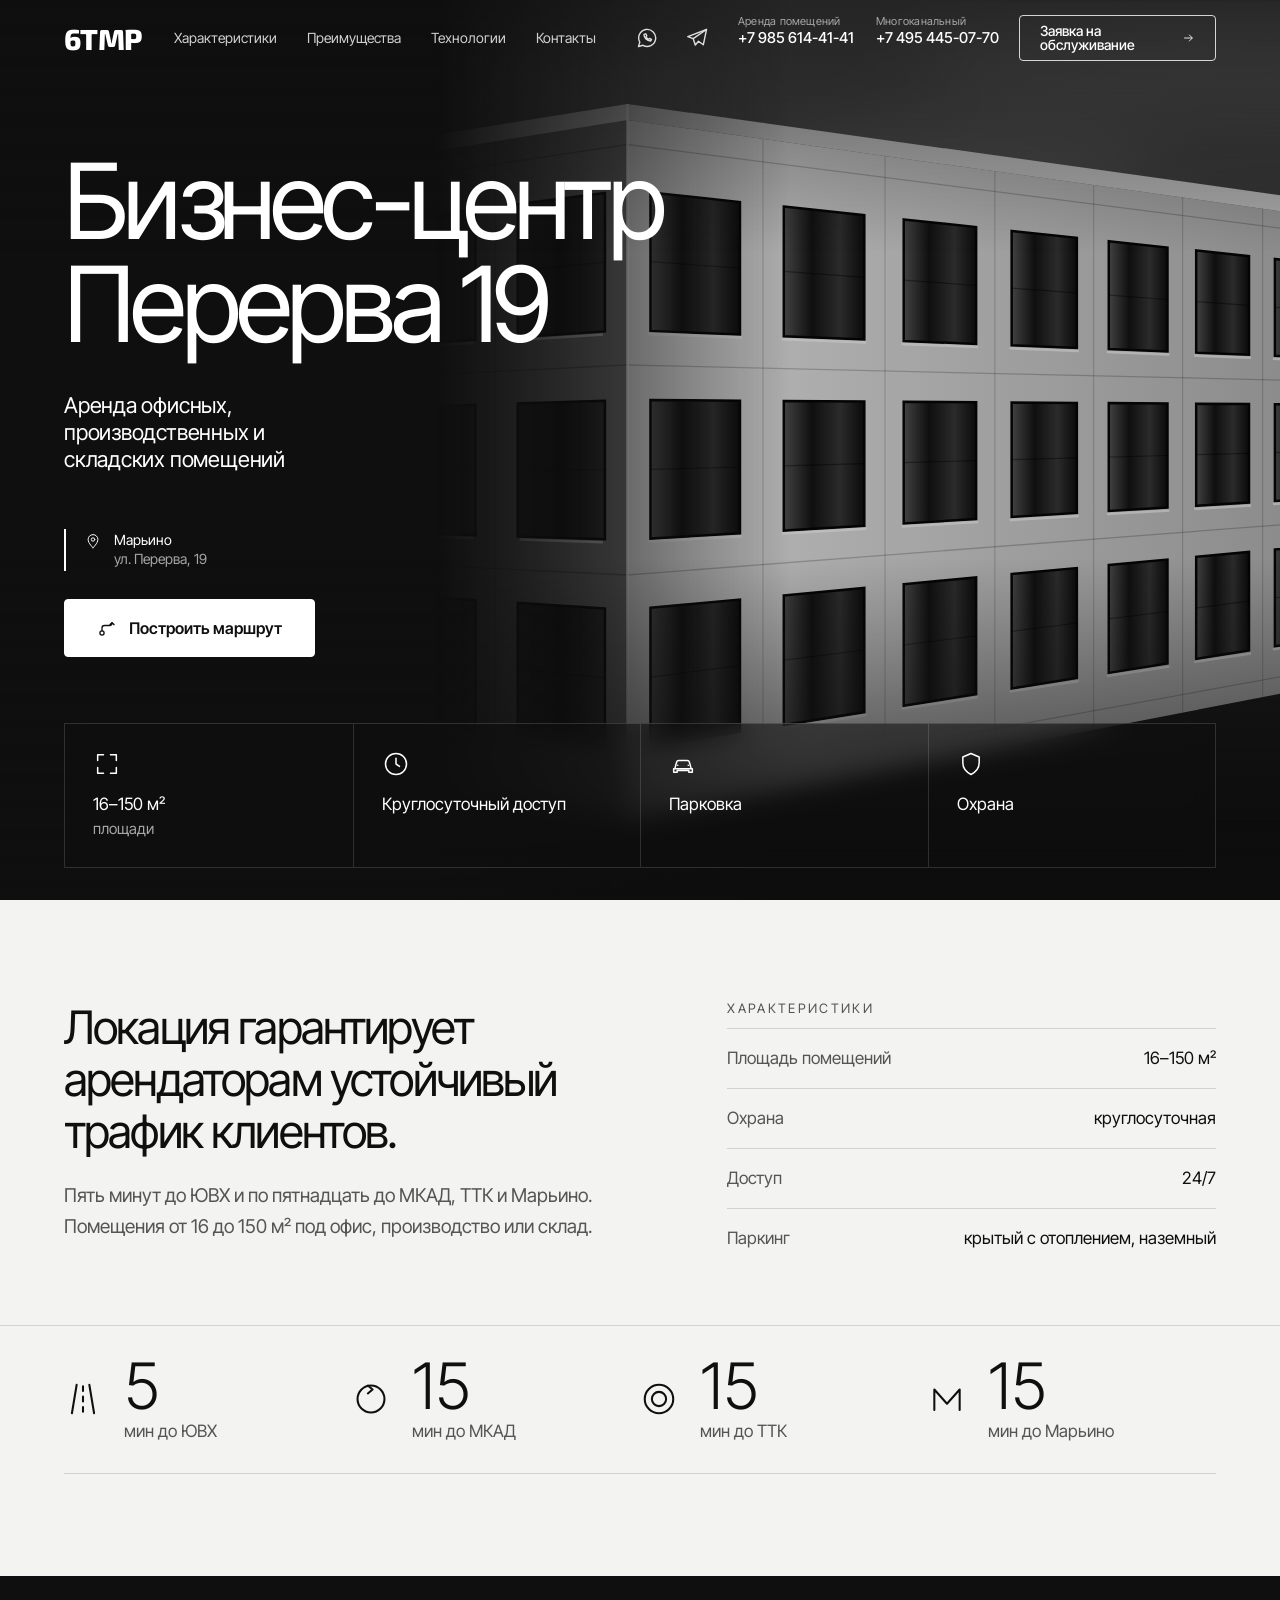
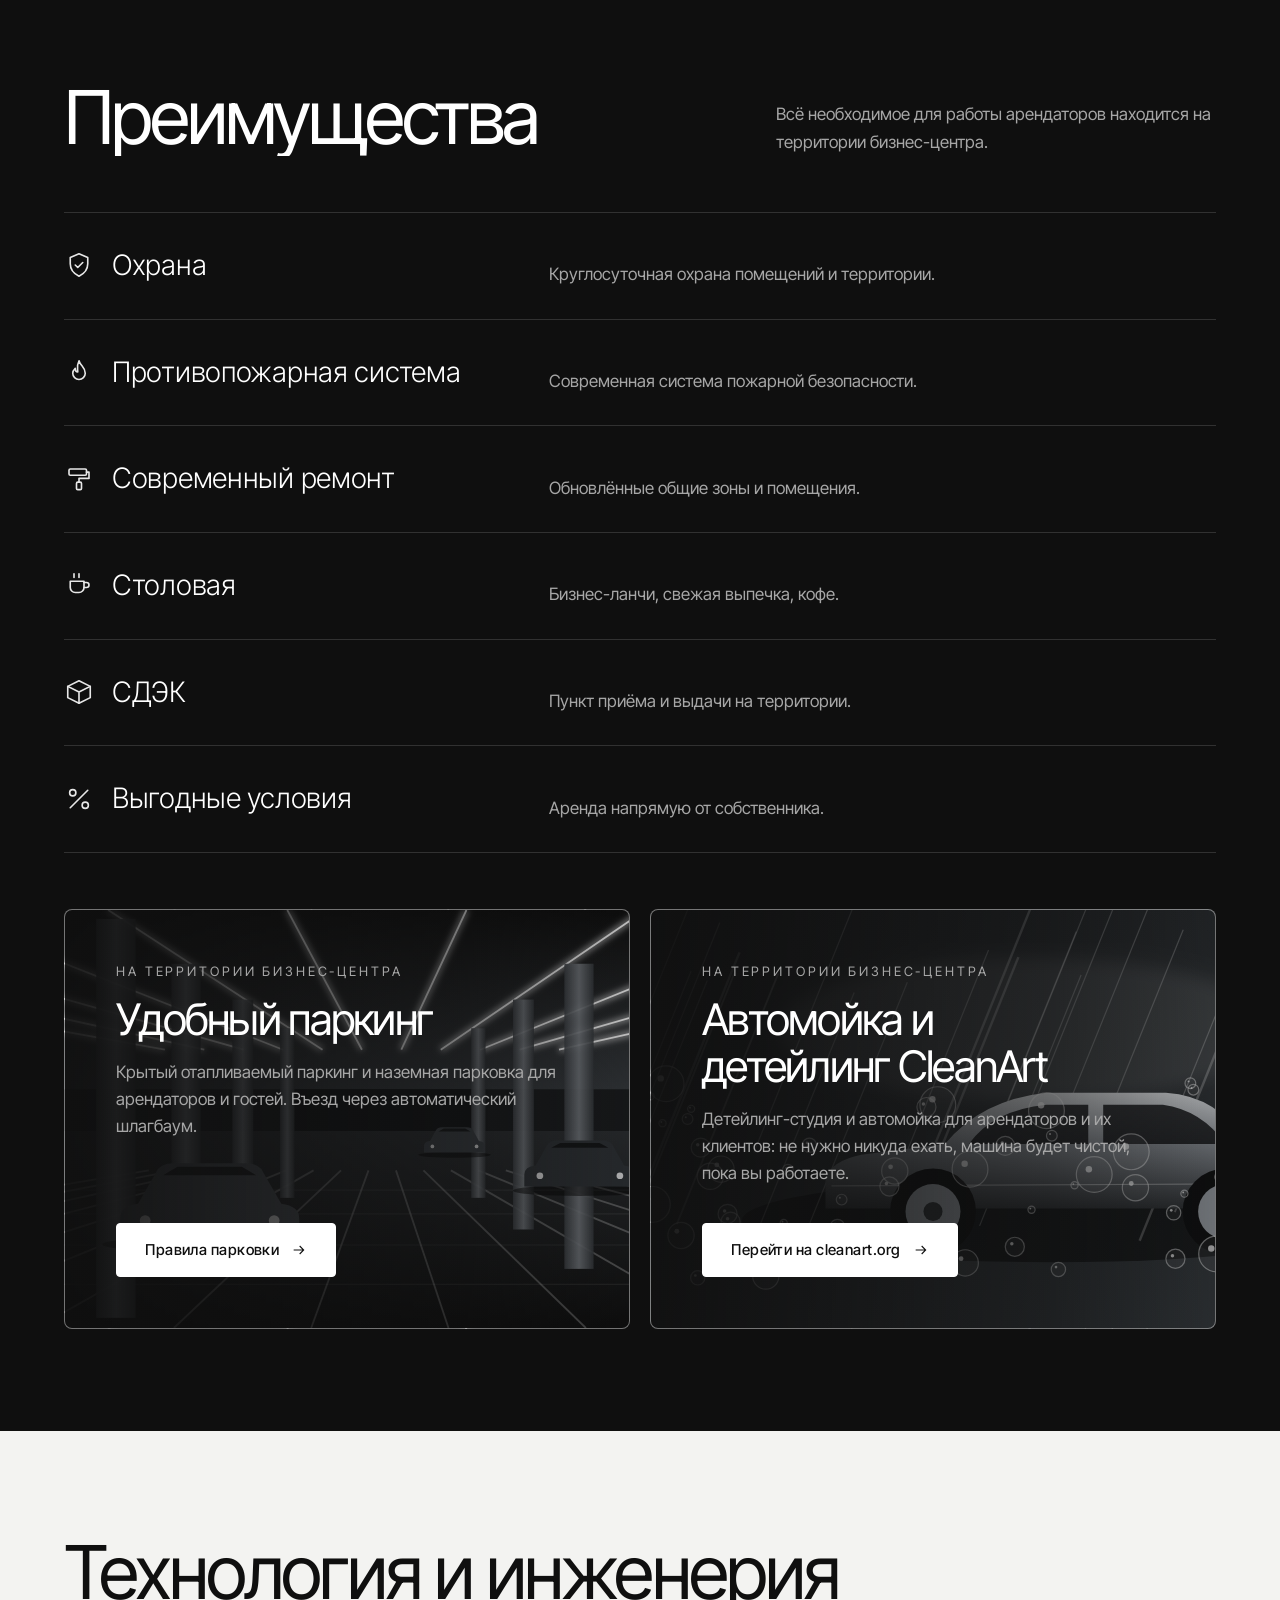
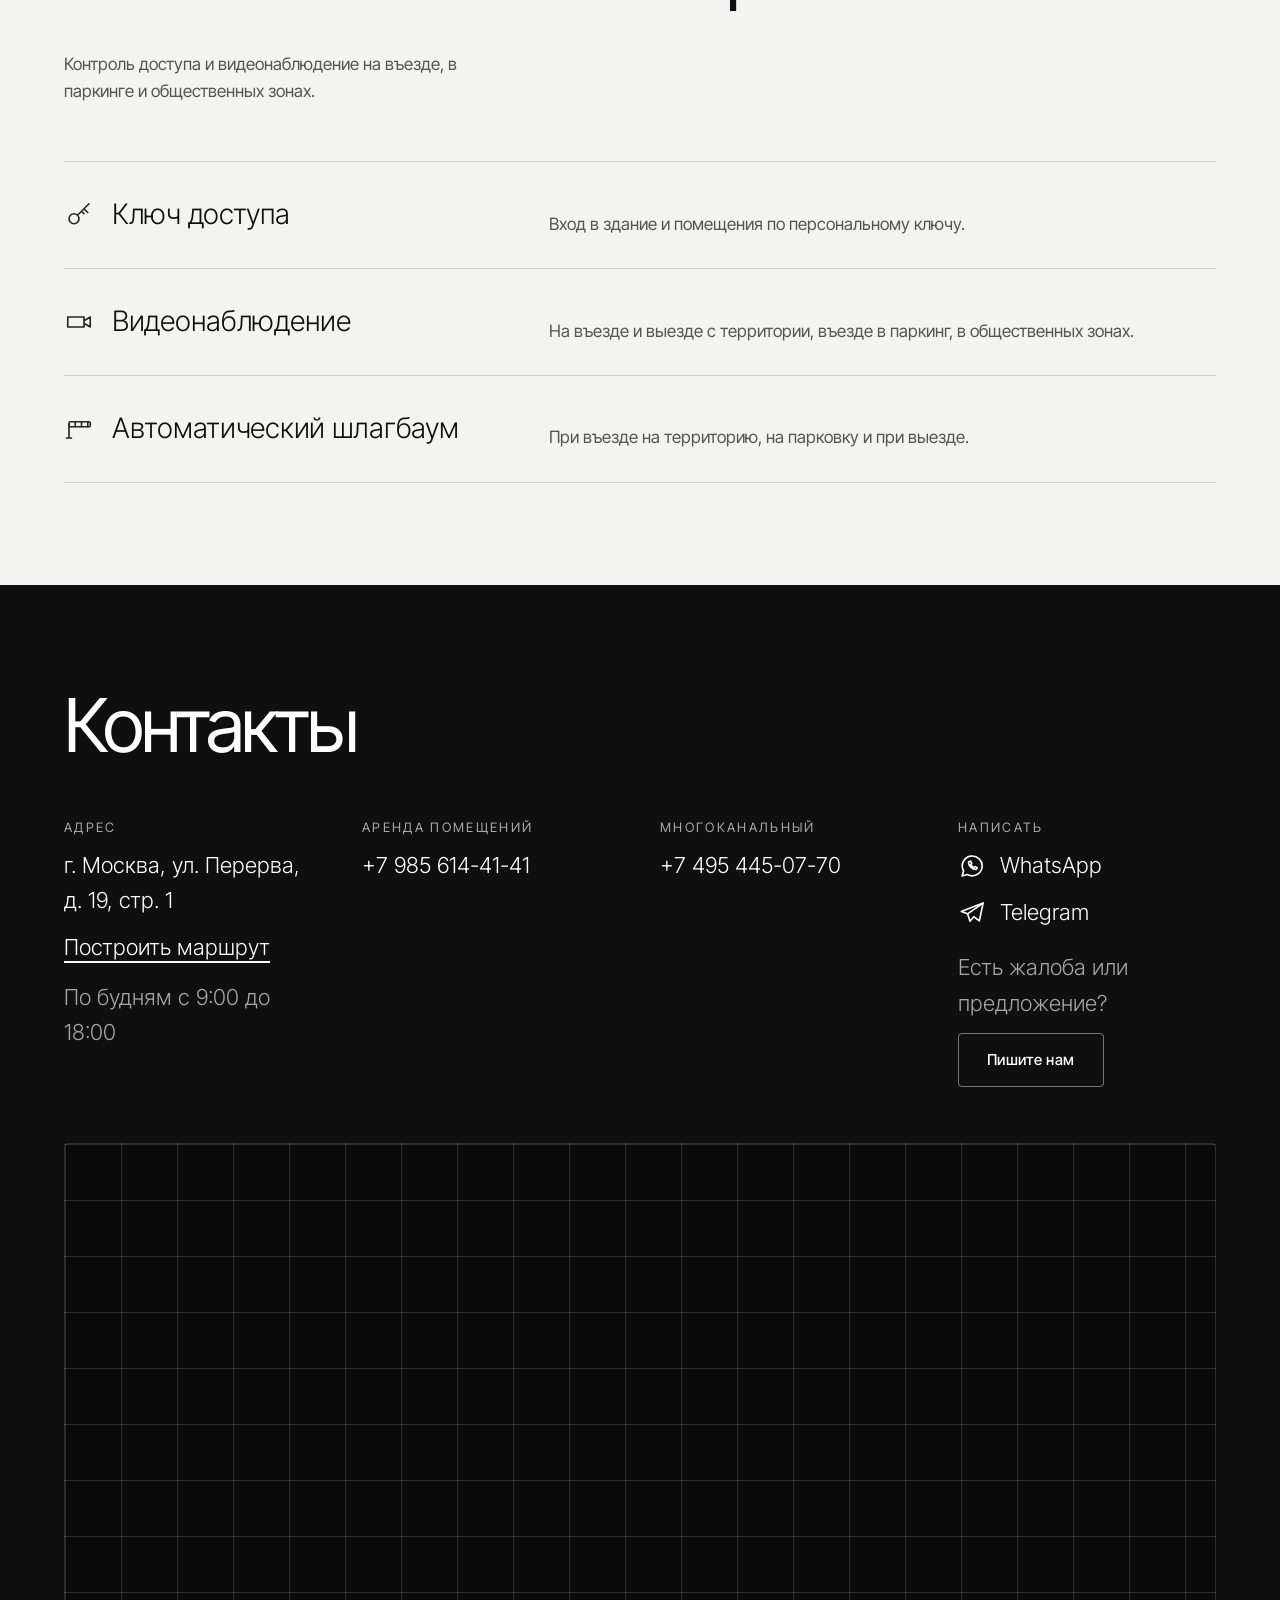
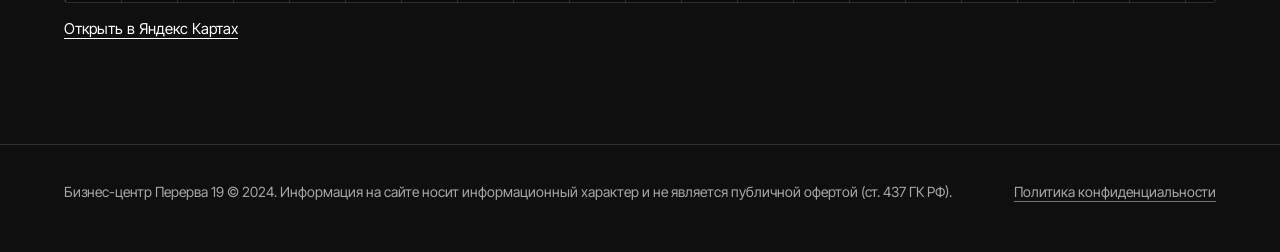
==== commit c7eea955: "Add files via upload изменения в шапке и т.д." ====
--- a/index.html
+++ b/index.html
@@ -77,9 +77,9 @@
 .hw{position:relative;z-index:2;min-height:100svh;display:flex;flex-direction:column;justify-content:space-between;padding-top:150px;padding-bottom:max(32px,env(safe-area-inset-bottom,0px))}
 .hero h1{font-size:clamp(46px,8.2vw,132px);line-height:.98;margin:0 0 36px;max-width:none;font-weight:400;letter-spacing:-.045em}
 .hero .lede{font-size:clamp(18px,1.7vw,26px);color:#fff;font-weight:400;max-width:12em;line-height:1.25;letter-spacing:-.01em}
-.hloc{display:flex;gap:12px;align-items:flex-start;margin-top:56px;padding:2px 0 2px 18px;border-left:2px solid #fff;font-size:14px;line-height:1.35}.hloc svg{width:18px;height:18px;flex:none;margin-top:1px}.hloc small{color:var(--fg2);font-size:14px}.cts .soc{display:flex;align-items:center;gap:14px;margin-top:12px}.cts .soc svg{width:28px;height:28px;flex:none;fill:none;stroke:currentColor;stroke-width:1.4;stroke-linecap:round;stroke-linejoin:round}.nbtns{display:flex;gap:12px;margin-left:auto}.nbtns .btn{margin-left:0!important}.sm{display:none}@media(max-width:640px){.lg{display:none}.sm{display:inline}.nav .btn{padding:0 14px;min-height:42px;font-size:13px}.nav .wrap{gap:12px}.nbtns{gap:8px}}.hrow{display:flex;flex-direction:column;align-items:flex-start;gap:28px;margin-top:56px}.hrow .hloc{margin-top:0}.route{min-height:58px;padding:0 32px;gap:12px;background:#fff;color:#0f0f0f;border-color:#fff;font-weight:600;font-size:16px;letter-spacing:0;animation:up 1.2s var(--ease) .6s both,pulse 2.8s ease-out 2.4s infinite}.route:hover{background:transparent;color:#fff}@keyframes pulse{0%{box-shadow:0 0 0 0 rgba(255,255,255,.55)}70%,100%{box-shadow:0 0 0 18px rgba(255,255,255,0)}}@media(max-width:860px){.hrow{margin-top:32px}}@media(prefers-reduced-motion:reduce){.route{animation:none}}.loc svg{display:block;width:38px;height:38px;margin:0;grid-row:1/3;align-self:center;flex:none;fill:none;stroke:currentColor;stroke-width:1.3;stroke-linecap:round;stroke-linejoin:round}.feat{display:grid;grid-template-columns:1fr 1fr;gap:20px;margin-top:56px}.washc{display:grid;grid-template-columns:1fr;gap:32px;align-content:space-between;padding:clamp(28px,4vw,56px);border:1px solid var(--line2);border-radius:8px;background:linear-gradient(120deg,rgba(255,255,255,.07),rgba(255,255,255,.01))}.washc h3{font-size:clamp(28px,3.4vw,52px);line-height:1.08}.washc p{color:var(--fg2);margin-top:16px;max-width:520px}.washc .eyebrow{margin:0 0 14px}.washc .btn{justify-self:start;gap:12px}@media(max-width:860px){.feat{grid-template-columns:1fr}}
+.hloc{display:flex;gap:12px;align-items:flex-start;margin-top:56px;padding:2px 0 2px 18px;border-left:2px solid #fff;font-size:14px;line-height:1.35}.hloc svg{width:18px;height:18px;flex:none;margin-top:1px}.hloc small{color:var(--fg2);font-size:14px}.cts .soc{display:flex;align-items:center;gap:14px;margin-top:12px}.cts .soc svg{width:28px;height:28px;flex:none;fill:none;stroke:currentColor;stroke-width:1.4;stroke-linecap:round;stroke-linejoin:round}.ni{display:inline-flex;align-items:center;justify-content:center;width:46px;height:46px;border-radius:4px;color:#fff;opacity:.85;transition:.3s}.ni:hover{opacity:1;background:rgba(255,255,255,.12)}.ni svg{width:24px;height:24px;fill:none;stroke:currentColor;stroke-width:1.4;stroke-linecap:round;stroke-linejoin:round}.ph2{display:flex;gap:22px;margin:0 8px 0 10px}.ph2 a{display:flex;flex-direction:column;text-decoration:none;font-size:15px;font-weight:500;line-height:1.25;white-space:nowrap;color:#fff;transition:opacity .3s}.ph2 a:hover{opacity:.75}.ph2 small{font-size:11px;font-weight:400;color:#a6a6a6;letter-spacing:.02em}@media(max-width:1240px){.nav nav{display:none}}@media(max-width:860px){.ph2{display:none}}.nbtns{display:flex;gap:12px;margin-left:auto}.nbtns .btn{margin-left:0!important;gap:12px}.sm{display:none}@media(max-width:640px){.lg{display:none}.sm{display:inline}.nav .btn{padding:0 14px;min-height:42px;font-size:13px}.nav .wrap{gap:12px}.nbtns{gap:6px}.ni{width:34px;height:42px}.ni svg{width:22px;height:22px}.nav .logo{font-size:24px}.nav .btn{padding:0 11px}}@media(max-width:420px){.nav .btn svg{display:none}}.hrow{display:flex;flex-direction:column;align-items:flex-start;gap:28px;margin-top:56px}.hrow .hloc{margin-top:0}.route{min-height:58px;padding:0 32px;gap:12px;background:#fff;color:#0f0f0f;border-color:#fff;font-weight:600;font-size:16px;letter-spacing:0;animation:up 1.2s var(--ease) .6s both,pulse 2.8s ease-out 2.4s infinite}.route:hover{background:transparent;color:#fff}@keyframes pulse{0%{box-shadow:0 0 0 0 rgba(255,255,255,.55)}70%,100%{box-shadow:0 0 0 18px rgba(255,255,255,0)}}@media(max-width:860px){.hrow{margin-top:32px}}@media(prefers-reduced-motion:reduce){.route{animation:none}}.loc svg{display:block;width:38px;height:38px;margin:0;grid-row:1/3;align-self:center;flex:none;fill:none;stroke:currentColor;stroke-width:1.3;stroke-linecap:round;stroke-linejoin:round}.feat{display:grid;grid-template-columns:1fr 1fr;gap:20px;margin-top:56px}.washc{display:grid;grid-template-columns:1fr;gap:32px;align-content:space-between;padding:clamp(28px,4vw,56px);border:1px solid var(--line2);border-radius:8px;background:linear-gradient(120deg,rgba(255,255,255,.07),rgba(255,255,255,.01))}.washc h3{font-size:clamp(28px,3.4vw,52px);line-height:1.08}.washc p{color:var(--fg2);margin-top:16px;max-width:520px}.washc .eyebrow{margin:0 0 14px}.washc .btn{justify-self:start;gap:12px}@media(max-width:860px){.feat{grid-template-columns:1fr}}
 .strip{display:grid;grid-template-columns:repeat(4,1fr);margin-top:40px;border:1px solid var(--line);background:rgba(15,15,15,.55);backdrop-filter:blur(12px);-webkit-backdrop-filter:blur(12px)}
-.strip>div{padding:26px 28px;min-height:120px;display:flex;flex-direction:column;justify-content:flex-end;gap:6px;border-left:1px solid var(--line)}.strip>div:first-child{border-left:0}
+.strip>div{padding:26px 28px;min-height:120px;display:flex;flex-direction:column;justify-content:flex-start;gap:6px;border-left:1px solid var(--line)}.strip>div:first-child{border-left:0}
 .strip svg{width:28px;height:28px;margin-bottom:10px}.strip b{font-weight:400;font-size:17px;line-height:1.25}.strip span{color:var(--fg2);font-size:15px;margin-top:-4px}
 @media(max-width:860px){.hbg{width:100%;opacity:.55;-webkit-mask-image:none;mask-image:none}.strip{grid-template-columns:1fr 1fr}.strip>div:nth-child(3){border-left:0}.strip>div:nth-child(n+3){border-top:1px solid var(--line)}.hw{padding-top:120px}.nav nav{display:none}.nav .btn{margin-left:auto}.hloc{margin-top:32px}}
 
@@ -101,10 +101,10 @@
 @media(max-width:860px){.row b svg{width:26px;height:26px}.washc{min-height:360px}}
 </style></head><body>
 <header class="nav" id="nav"><div class="wrap"><a class="logo" href="#top">6TMP</a>
-<nav><a href="#about">О комплексе</a><a href="#preim">Преимущества</a><a href="#teh">Инженерия</a><a href="#kont">Контакты</a></nav>
-<div class="nbtns"><a class="btn line navbtn" href="serviceRequest.html"><span class="lg">Заявка на обслуживание</span><span class="sm">Заявка</span></a><button class="btn line navbtn" type="button" data-open data-topic="Вопрос по аренде">Запросить аренду <svg viewBox="0 0 24 24" width="16" height="16" fill="none" stroke="currentColor" stroke-width="1.6"><path d="M4 12h15M13 6l6 6-6 6"/></svg></button></div></div></header>
+<nav><a href="#about">Характеристики</a><a href="#preim">Преимущества</a><a href="#teh">Технологии</a><a href="#kont">Контакты</a></nav>
+<div class="nbtns"><a class="ni" href="https://wa.me/79256144141" aria-label="WhatsApp"><svg viewBox="0 0 24 24" aria-hidden="true"><path d="M3.500 20.500l1.300-4.400A8.500 8.500 0 1 1 8 19.300z"/><path d="M9 8.500c0 3.500 3 6.500 6.500 6.500l1-1.500-2-1-1 .8c-1-.5-2-1.500-2.500-2.500l.8-1-1-2z"/></svg></a><a class="ni" href="https://t.me/+79256144141" aria-label="Telegram"><svg viewBox="0 0 24 24" aria-hidden="true"><path d="M21.500 3.500 2.800 10.700l5.400 2 2.100 6.300 3.200-3.800 4.800 3.600z"/><path d="M8.200 12.700l13.300-9.200"/></svg></a><div class="ph2"><a href="tel:+79856144141"><small>Аренда помещений</small>+7 985 614-41-41</a><a href="tel:+74954450770"><small>Многоканальный</small>+7 495 445-07-70</a></div><a class="btn line navbtn" href="serviceRequest.html"><span class="lg">Заявка на обслуживание</span><span class="sm">Заявка</span><svg viewBox="0 0 24 24" width="16" height="16" aria-hidden="true" fill="none" stroke="currentColor" stroke-width="1.6"><path d="M4 12h15M13 6l6 6-6 6"/></svg></a></div></div></header>
 <main id="top">
-<section class="hero dark"><div class="hbg" style="background-image:url([data-uri])"></div><div class="wrap hw">
+<section class="hero dark"><div class="hbg" style="background-image:url([data-uri])"></div><div class="wrap hw">
 <div class="htop"><h1>Бизнес-центр<br>Перерва&nbsp;19</h1>
 <p class="lede">Аренда офисных, производственных и складских помещений</p>
 <div class="hrow"><div class="hloc"><svg viewBox="0 0 24 24" fill="none" stroke="currentColor" stroke-width="1.3" stroke-linecap="round" stroke-linejoin="round" aria-hidden="true"><path d="M12 21s-6.500-6-6.500-11a6.500 6.500 0 0 1 13 0c0 5-6.500 11-6.500 11z"/><circle cx="12" cy="10" r="2.300"/></svg><span>Марьино<br><small>ул. Перерва, 19</small></span></div><a class="btn solid route" href="https://yandex.ru/maps/213/moscow/?ll=37.732188%2C55.655082&amp;mode=routes&amp;rtext=~55.655518%2C37.730957&amp;rtt=auto&amp;z=17"><svg viewBox="0 0 24 24" width="20" height="20" fill="none" stroke="currentColor" stroke-width="1.6" stroke-linecap="round" stroke-linejoin="round" aria-hidden="true"><circle cx="6" cy="18" r="2.500"/><path d="M6 15.500V12a3 3 0 0 1 3-3h6a3 3 0 0 0 3-3V5.500M15.500 8 18 5.500 20.500 8"/></svg>Построить маршрут</a></div></div>
@@ -136,7 +136,7 @@
 <div class="map"><iframe title="Карта: ул. Перерва, 19, стр. 1" src="https://yandex.ru/map-widget/v1/?ll=37.732188%2C55.655082&amp;z=17&amp;pt=37.730957%2C55.655518%2Cpm2rdl" loading="lazy" allowfullscreen></iframe></div><a class="maplink" href="https://yandex.ru/maps/213/moscow/?ll=37.732188%2C55.655082&amp;mode=routes&amp;rtext=~55.655518%2C37.730957&amp;rtt=auto&amp;z=17">Открыть в Яндекс Картах</a></div></section></main><dialog id="fb" class="dark"><button class="x" aria-label="Закрыть">×</button><h2>Свяжитесь с нами</h2><p style="color:var(--fg2)">Если у вас возникли вопросы, жалобы или предложения, воспользуйтесь формой обратной связи.</p>
 <form class="f" data-s="Обратная связь 6tmp.ru"><label>Тема</label><select name="topic" data-l="Тема" required><option value="" selected disabled>Выберите тему</option><option>Вопрос по аренде</option><option>Предложение сотрудничества</option><option>Письмо директору</option><option>Пожелание к сервису</option></select>
 <label>Имя</label><input name="name" data-l="Имя" required autocomplete="name"><label>Телефон</label><input name="phone" data-l="Телефон" type="tel" inputmode="tel" required autocomplete="tel" data-mask="phone"><label>E-mail (необязательно)</label><input name="email" data-l="E-mail" type="email" autocomplete="email">
-<label>Сообщение</label><textarea name="msg" data-l="Сообщение" required></textarea><label class="chk"><input type="checkbox" required><span>Нажимая «Отправить», я подтверждаю <a href="https://claude.ai/artifact/4xAZ9i6BofkaACDxFyPgzt">согласие</a> на обработку персональных данных</span></label><button class="btn solid" type="submit">Отправить</button><p class="ok">Откройте подготовленное письмо в почтовой программе и нажмите «Отправить». Если оно не открылось, напишите на <a href="mailto:support@6-tmp.ru">support@6-tmp.ru</a>.</p></form></dialog>
+<label>Сообщение</label><textarea name="msg" data-l="Сообщение" required></textarea><label class="chk"><input type="checkbox" required><span>Нажимая «Отправить», я подтверждаю <a href="privacyPolicy.html">согласие</a> на обработку персональных данных</span></label><button class="btn solid" type="submit">Отправить</button><p class="ok">Откройте подготовленное письмо в почтовой программе и нажмите «Отправить». Если оно не открылось, напишите на <a href="mailto:support@6-tmp.ru">support@6-tmp.ru</a>.</p></form></dialog>
 <footer class="dark"><div class="wrap"><p>Бизнес-центр Перерва 19 © 2024. Информация на сайте носит информационный характер и не является публичной офертой (ст. 437 ГК РФ).</p><a class="pp" href="privacyPolicy.html">Политика конфиденциальности</a></div></footer>
 <script>var n=document.getElementById("nav");function s(){n.classList.toggle("on",scrollY>40)}s();addEventListener("scroll",s,{passive:true});
 var l=document.querySelectorAll(".lit");if("IntersectionObserver" in window){var o=new IntersectionObserver(function(e){e.forEach(function(x){if(x.isIntersecting){x.target.classList.add("in");o.unobserve(x.target)}})},{threshold:.4});l.forEach(function(x){o.observe(x)})}else{l.forEach(function(x){x.classList.add("in")})}
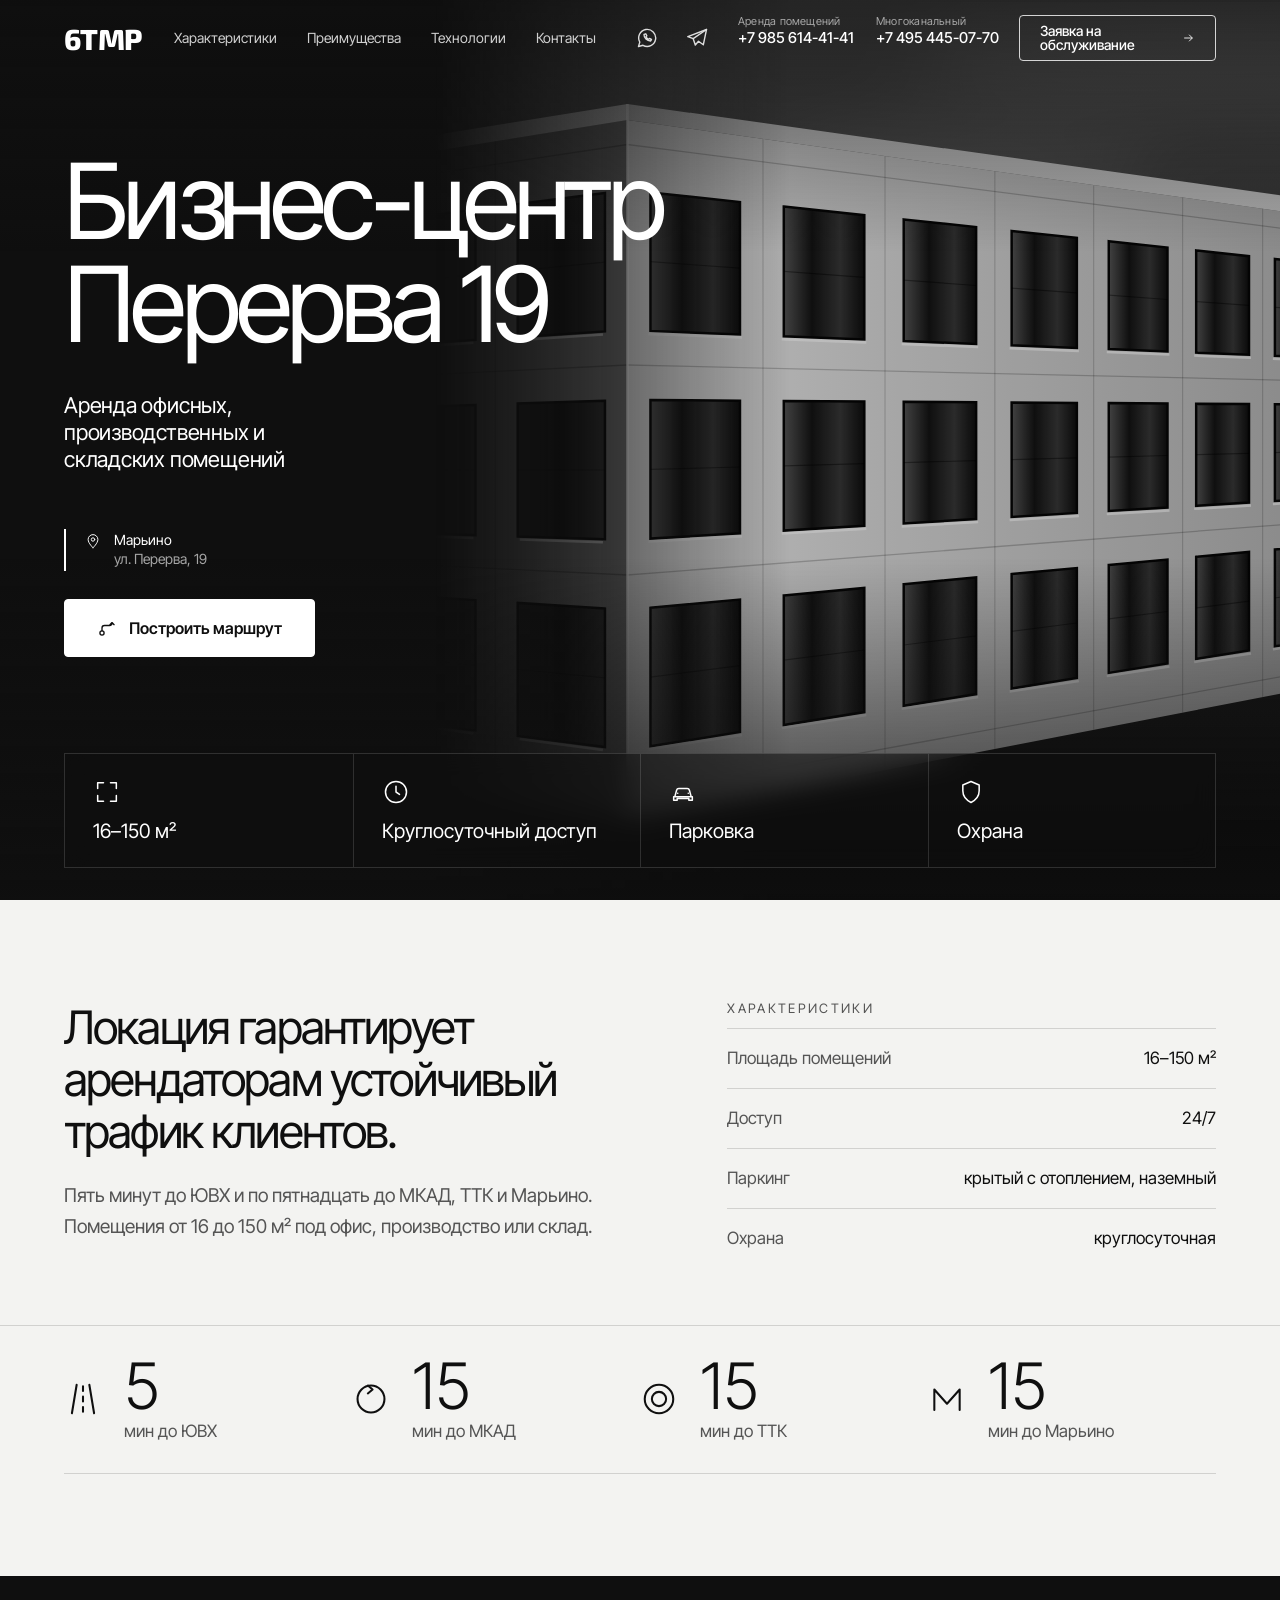
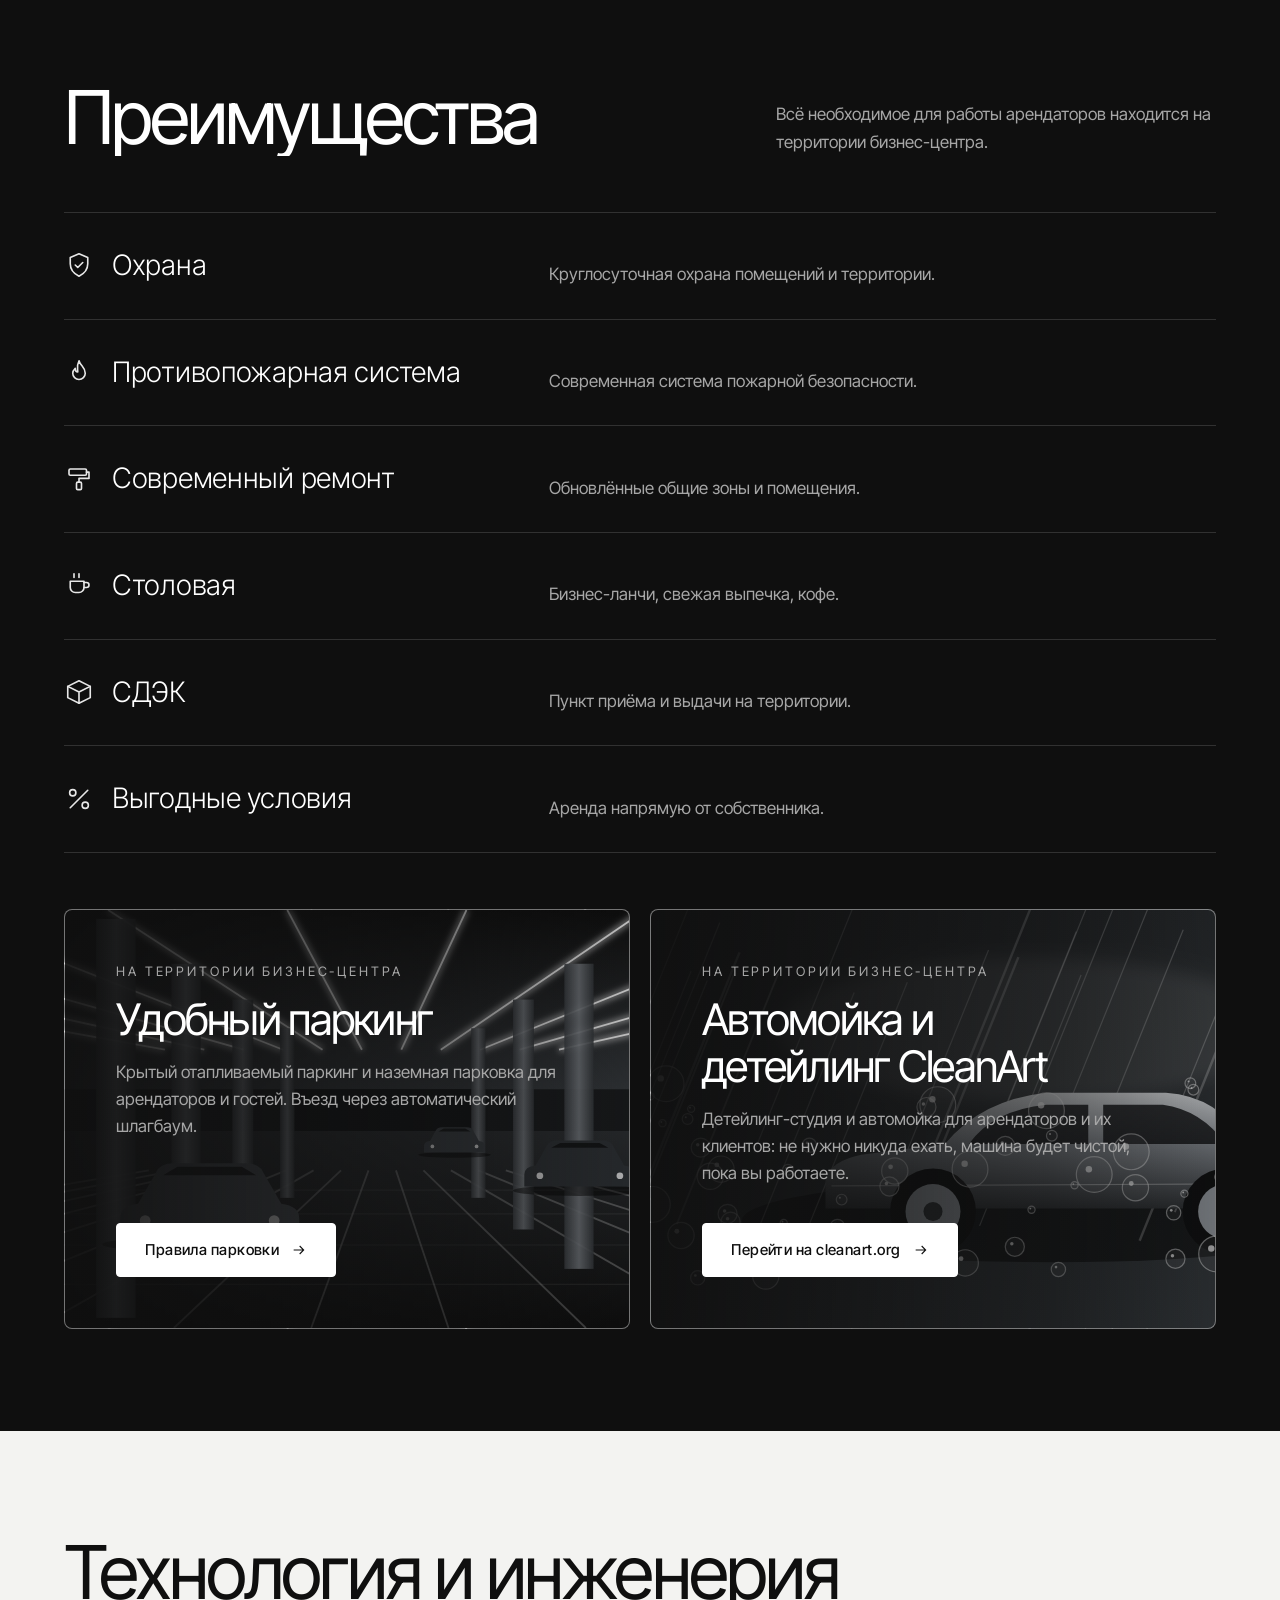
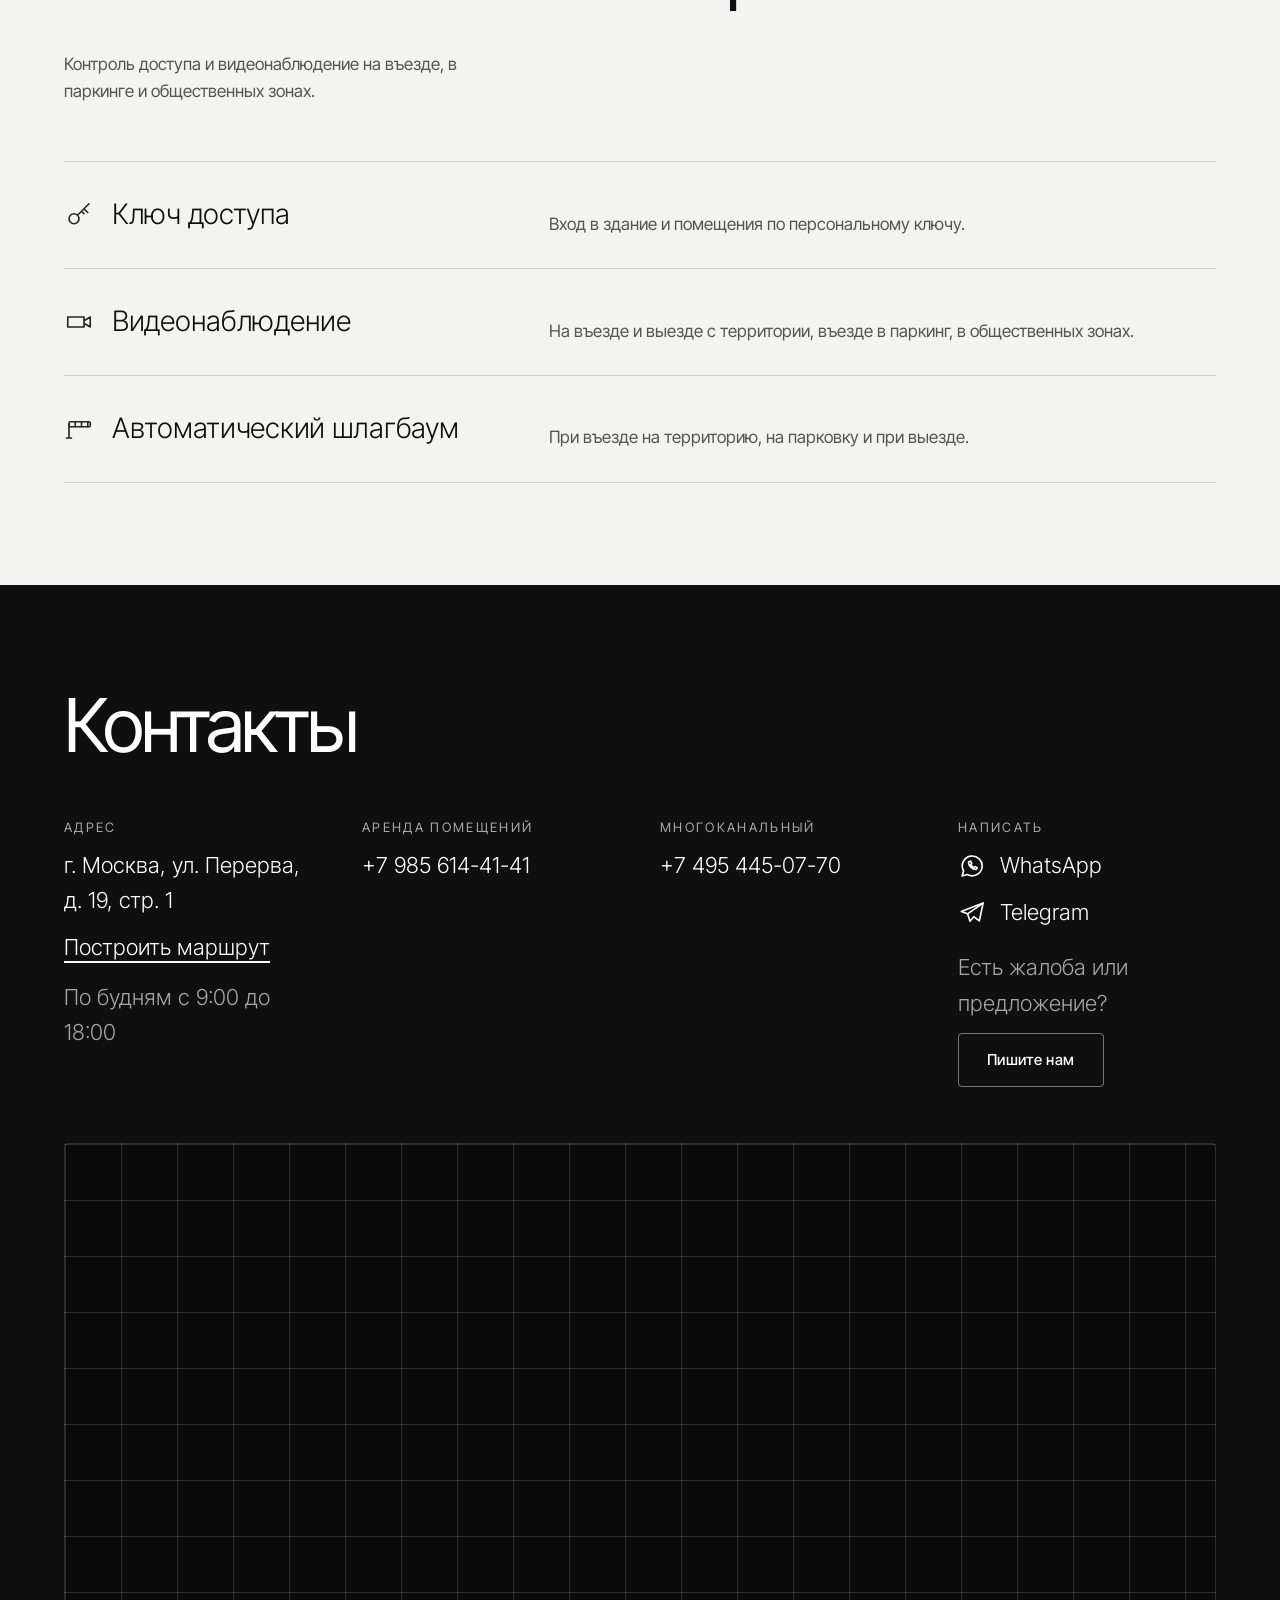
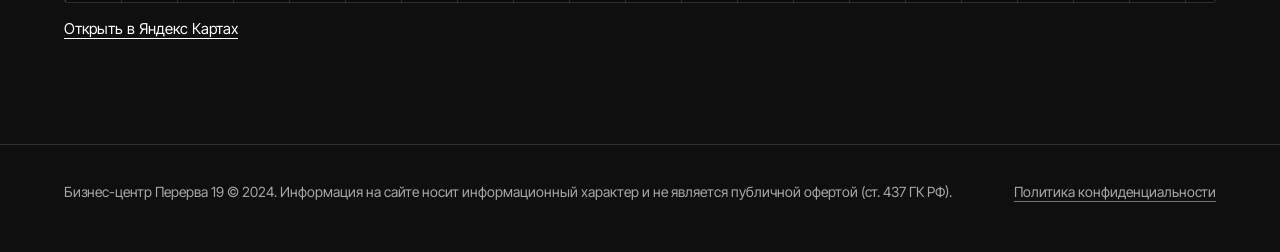
==== commit 7633fb4c: "Add files via upload поправки по дизайну" ====
--- a/index.html
+++ b/index.html
@@ -79,8 +79,8 @@
 .hero .lede{font-size:clamp(18px,1.7vw,26px);color:#fff;font-weight:400;max-width:12em;line-height:1.25;letter-spacing:-.01em}
 .hloc{display:flex;gap:12px;align-items:flex-start;margin-top:56px;padding:2px 0 2px 18px;border-left:2px solid #fff;font-size:14px;line-height:1.35}.hloc svg{width:18px;height:18px;flex:none;margin-top:1px}.hloc small{color:var(--fg2);font-size:14px}.cts .soc{display:flex;align-items:center;gap:14px;margin-top:12px}.cts .soc svg{width:28px;height:28px;flex:none;fill:none;stroke:currentColor;stroke-width:1.4;stroke-linecap:round;stroke-linejoin:round}.ni{display:inline-flex;align-items:center;justify-content:center;width:46px;height:46px;border-radius:4px;color:#fff;opacity:.85;transition:.3s}.ni:hover{opacity:1;background:rgba(255,255,255,.12)}.ni svg{width:24px;height:24px;fill:none;stroke:currentColor;stroke-width:1.4;stroke-linecap:round;stroke-linejoin:round}.ph2{display:flex;gap:22px;margin:0 8px 0 10px}.ph2 a{display:flex;flex-direction:column;text-decoration:none;font-size:15px;font-weight:500;line-height:1.25;white-space:nowrap;color:#fff;transition:opacity .3s}.ph2 a:hover{opacity:.75}.ph2 small{font-size:11px;font-weight:400;color:#a6a6a6;letter-spacing:.02em}@media(max-width:1240px){.nav nav{display:none}}@media(max-width:860px){.ph2{display:none}}.nbtns{display:flex;gap:12px;margin-left:auto}.nbtns .btn{margin-left:0!important;gap:12px}.sm{display:none}@media(max-width:640px){.lg{display:none}.sm{display:inline}.nav .btn{padding:0 14px;min-height:42px;font-size:13px}.nav .wrap{gap:12px}.nbtns{gap:6px}.ni{width:34px;height:42px}.ni svg{width:22px;height:22px}.nav .logo{font-size:24px}.nav .btn{padding:0 11px}}@media(max-width:420px){.nav .btn svg{display:none}}.hrow{display:flex;flex-direction:column;align-items:flex-start;gap:28px;margin-top:56px}.hrow .hloc{margin-top:0}.route{min-height:58px;padding:0 32px;gap:12px;background:#fff;color:#0f0f0f;border-color:#fff;font-weight:600;font-size:16px;letter-spacing:0;animation:up 1.2s var(--ease) .6s both,pulse 2.8s ease-out 2.4s infinite}.route:hover{background:transparent;color:#fff}@keyframes pulse{0%{box-shadow:0 0 0 0 rgba(255,255,255,.55)}70%,100%{box-shadow:0 0 0 18px rgba(255,255,255,0)}}@media(max-width:860px){.hrow{margin-top:32px}}@media(prefers-reduced-motion:reduce){.route{animation:none}}.loc svg{display:block;width:38px;height:38px;margin:0;grid-row:1/3;align-self:center;flex:none;fill:none;stroke:currentColor;stroke-width:1.3;stroke-linecap:round;stroke-linejoin:round}.feat{display:grid;grid-template-columns:1fr 1fr;gap:20px;margin-top:56px}.washc{display:grid;grid-template-columns:1fr;gap:32px;align-content:space-between;padding:clamp(28px,4vw,56px);border:1px solid var(--line2);border-radius:8px;background:linear-gradient(120deg,rgba(255,255,255,.07),rgba(255,255,255,.01))}.washc h3{font-size:clamp(28px,3.4vw,52px);line-height:1.08}.washc p{color:var(--fg2);margin-top:16px;max-width:520px}.washc .eyebrow{margin:0 0 14px}.washc .btn{justify-self:start;gap:12px}@media(max-width:860px){.feat{grid-template-columns:1fr}}
 .strip{display:grid;grid-template-columns:repeat(4,1fr);margin-top:40px;border:1px solid var(--line);background:rgba(15,15,15,.55);backdrop-filter:blur(12px);-webkit-backdrop-filter:blur(12px)}
-.strip>div{padding:26px 28px;min-height:120px;display:flex;flex-direction:column;justify-content:flex-start;gap:6px;border-left:1px solid var(--line)}.strip>div:first-child{border-left:0}
-.strip svg{width:28px;height:28px;margin-bottom:10px}.strip b{font-weight:400;font-size:17px;line-height:1.25}.strip span{color:var(--fg2);font-size:15px;margin-top:-4px}
+.strip>div{padding:24px 28px;min-height:112px;display:flex;flex-direction:column;justify-content:flex-start;gap:6px;border-left:1px solid var(--line)}.strip>div:first-child{border-left:0}
+.strip svg{width:28px;height:28px;margin-bottom:8px}.strip b{font-weight:400;font-size:clamp(19px,1.55vw,23px);line-height:1.15}.strip span{color:var(--fg2);font-size:clamp(14.5px,1.1vw,16px);margin-top:-2px;line-height:1.3}
 @media(max-width:860px){.hbg{width:100%;opacity:.55;-webkit-mask-image:none;mask-image:none}.strip{grid-template-columns:1fr 1fr}.strip>div:nth-child(3){border-left:0}.strip>div:nth-child(n+3){border-top:1px solid var(--line)}.hw{padding-top:120px}.nav nav{display:none}.nav .btn{margin-left:auto}.hloc{margin-top:32px}}
 
 .loc div{display:grid;grid-template-columns:auto 1fr;column-gap:22px;align-items:center;align-content:center}.loc b,.loc span{grid-column:2}
@@ -89,16 +89,27 @@
 @keyframes bgin{from{opacity:0;transform:scale(1.07)}to{opacity:1;transform:none}}
 .nav{animation:fade 1.2s ease both}.hbg{animation:bgin 2s var(--ease) both}
 .hero h1,.hero .lede,.hloc{animation:up 1.2s var(--ease) both}.hero h1{animation-delay:.15s}.hero .lede{animation-delay:.4s}.hloc{animation-delay:.55s}
-.strip>div{animation:up 1.1s var(--ease) both}.strip>div:nth-child(1){animation-delay:.7s}.strip>div:nth-child(2){animation-delay:.8s}.strip>div:nth-child(3){animation-delay:.9s}.strip>div:nth-child(4){animation-delay:1s}
+.strip>div{animation:stripIn .55s var(--ease) both}.strip>div:nth-child(1){animation-delay:.2s}.strip>div:nth-child(2){animation-delay:.45s}.strip>div:nth-child(3){animation-delay:.7s}.strip>div:nth-child(4){animation-delay:.95s}
+@keyframes stripIn{from{opacity:0;transform:translateY(32px) scale(.985)}60%{opacity:1}to{opacity:1;transform:none}}
 .rv{opacity:0;transform:translateY(30px);transition:opacity .9s var(--ease),transform .9s var(--ease);transition-delay:var(--d,0s)}.rv.in{opacity:1;transform:none}
 .row.rv{transition:opacity .9s var(--ease),transform .9s var(--ease),padding .5s var(--ease)}
-@media(prefers-reduced-motion:reduce){.rv{opacity:1;transform:none;transition:none}.nav,.hbg,.hero h1,.hero .lede,.hloc,.strip>div{animation:none}}
+/* feature cards: soft rise + staggered content, no clipping */
+.feat>.washc.rv{opacity:0;transform:translateY(26px) scale(.992);background-position:50% 62%;transition:opacity .8s var(--ease),transform 1s var(--ease),background-position 2.2s var(--ease)}
+.feat>.washc.rv.in{opacity:1;transform:none;background-position:50% 50%;transition:opacity .8s var(--ease),transform 1s var(--ease),background-position 2.2s var(--ease)}
+.feat>.washc.rv>div{position:relative;z-index:2;opacity:0;transform:translateY(22px);transition:opacity .9s var(--ease),transform .9s var(--ease)}
+.feat>.washc.rv>a{position:relative;z-index:2;opacity:0;transform:translateY(16px);transition:opacity .8s var(--ease),transform .8s var(--ease)}
+.feat>.washc.rv.in>div{opacity:1;transform:none;transition-delay:.15s}
+.feat>.washc.rv.in>a{opacity:1;transform:none;transition-delay:.3s}
+@media(prefers-reduced-motion:reduce){.rv{opacity:1;transform:none;transition:none}.nav,.hbg,.hero h1,.hero .lede,.hloc,.strip>div{animation:none}.feat>.washc.rv{opacity:1;transform:none;background-position:50% 50%;transition:none}.feat>.washc.rv.in>div,.feat>.washc.rv.in>a{opacity:1;transform:none;transition:none}}
 
 .row b{display:flex;align-items:center;gap:18px}.row b svg{width:30px;height:30px;flex:none;fill:none;stroke:currentColor;stroke-width:1.3;stroke-linecap:round;stroke-linejoin:round;opacity:.9}
 .washc{position:relative;overflow:hidden;min-height:420px;background-size:cover;background-position:center}
 #parking{background-image:linear-gradient(90deg,rgba(15,15,15,.93),rgba(15,15,15,.55) 70%,rgba(15,15,15,.25)),url([data-uri])}
 #wash{background-image:linear-gradient(90deg,rgba(15,15,15,.93),rgba(15,15,15,.55) 70%,rgba(15,15,15,.25)),url([data-uri])}
 @media(max-width:860px){.row b svg{width:26px;height:26px}.washc{min-height:360px}}
+/* short viewports: keep the whole hero (incl. the four cells) above the fold */
+@media(max-height:820px){.hw{padding-top:110px;padding-bottom:24px}.hero h1{font-size:clamp(40px,6.6vw,92px);margin-bottom:26px}.hrow{margin-top:34px;gap:22px}.route{min-height:52px;padding:0 28px}.strip{margin-top:26px}.strip>div{padding:16px 22px;min-height:96px}.strip svg{width:24px;height:24px;margin-bottom:4px}}
+@media(max-height:700px){.hw{padding-top:96px}.hero h1{font-size:clamp(36px,5.8vw,80px);margin-bottom:22px}.hero .lede{font-size:clamp(16px,1.35vw,20px)}.hrow{margin-top:26px;gap:16px}.strip{margin-top:20px}.strip>div{padding:12px 18px}}
 </style></head><body>
 <header class="nav" id="nav"><div class="wrap"><a class="logo" href="#top">6TMP</a>
 <nav><a href="#about">Характеристики</a><a href="#preim">Преимущества</a><a href="#teh">Технологии</a><a href="#kont">Контакты</a></nav>
@@ -108,12 +119,12 @@
 <div class="htop"><h1>Бизнес-центр<br>Перерва&nbsp;19</h1>
 <p class="lede">Аренда офисных, производственных и складских помещений</p>
 <div class="hrow"><div class="hloc"><svg viewBox="0 0 24 24" fill="none" stroke="currentColor" stroke-width="1.3" stroke-linecap="round" stroke-linejoin="round" aria-hidden="true"><path d="M12 21s-6.500-6-6.500-11a6.500 6.500 0 0 1 13 0c0 5-6.500 11-6.500 11z"/><circle cx="12" cy="10" r="2.300"/></svg><span>Марьино<br><small>ул. Перерва, 19</small></span></div><a class="btn solid route" href="https://yandex.ru/maps/213/moscow/?ll=37.732188%2C55.655082&amp;mode=routes&amp;rtext=~55.655518%2C37.730957&amp;rtt=auto&amp;z=17"><svg viewBox="0 0 24 24" width="20" height="20" fill="none" stroke="currentColor" stroke-width="1.6" stroke-linecap="round" stroke-linejoin="round" aria-hidden="true"><circle cx="6" cy="18" r="2.500"/><path d="M6 15.500V12a3 3 0 0 1 3-3h6a3 3 0 0 0 3-3V5.500M15.500 8 18 5.500 20.500 8"/></svg>Построить маршрут</a></div></div>
-<div class="strip"><div><svg viewBox="0 0 24 24" fill="none" stroke="currentColor" stroke-width="1.3" stroke-linecap="round" stroke-linejoin="round" aria-hidden="true"><path d="M4 9V4h5M20 9V4h-5M4 15v5h5M20 15v5h-5"/></svg><b>16–150 м²</b><span>площади</span></div>
+<div class="strip"><div><svg viewBox="0 0 24 24" fill="none" stroke="currentColor" stroke-width="1.3" stroke-linecap="round" stroke-linejoin="round" aria-hidden="true"><path d="M4 9V4h5M20 9V4h-5M4 15v5h5M20 15v5h-5"/></svg><b>16–150 м²</b></div>
 <div><svg viewBox="0 0 24 24" fill="none" stroke="currentColor" stroke-width="1.3" stroke-linecap="round" stroke-linejoin="round" aria-hidden="true"><circle cx="12" cy="12" r="9"/><path d="M12 7v5l3 2"/></svg><b>Круглосуточный доступ</b></div>
 <div><svg viewBox="0 0 24 24" fill="none" stroke="currentColor" stroke-width="1.3" stroke-linecap="round" stroke-linejoin="round" aria-hidden="true"><path d="M5 16l1.500-5.500A2 2 0 0 1 8.400 9h7.200a2 2 0 0 1 1.900 1.500L19 16M4 16h16v3h-3v-1.500H7V19H4zM7.500 13h.01M16.500 13h.01"/></svg><b>Парковка</b></div>
 <div><svg viewBox="0 0 24 24" fill="none" stroke="currentColor" stroke-width="1.3" stroke-linecap="round" stroke-linejoin="round" aria-hidden="true"><path d="M12 3l7 3v5c0 5-3 8-7 10-4-2-7-5-7-10V6z"/></svg><b>Охрана</b></div></div></div></section>
 <section class="sec light" id="about"><div class="wrap grid"><div><h2 class="lit">Локация гарантирует арендаторам устойчивый трафик клиентов.</h2><p>Пять минут до ЮВХ и по пятнадцать до МКАД, ТТК и Марьино. Помещения от 16 до 150 м² под офис, производство или склад.</p></div>
-<div class="spec"><h3>Характеристики</h3><dl><div><dt>Площадь помещений</dt><dd>16–150 м²</dd></div><div><dt>Охрана</dt><dd>круглосуточная</dd></div><div><dt>Доступ</dt><dd>24/7</dd></div><div><dt>Паркинг</dt><dd>крытый с отоплением, наземный</dd></div></dl></div></div>
+<div class="spec"><h3>Характеристики</h3><dl><div><dt>Площадь помещений</dt><dd>16–150 м²</dd></div><div><dt>Доступ</dt><dd>24/7</dd></div><div><dt>Паркинг</dt><dd>крытый с отоплением, наземный</dd></div><div><dt>Охрана</dt><dd>круглосуточная</dd></div></dl></div></div>
 <div class="wrap loc" id="loc"><div><svg viewBox="0 0 24 24" aria-hidden="true"><path d="M8 3 5 21M16 3l3 18M12 4v3M12 10.500v3M12 17v3"/></svg><b>5</b><span>мин до ЮВХ</span></div><div><svg viewBox="0 0 24 24" aria-hidden="true"><circle cx="12" cy="12" r="8.500"/><path d="M10 3.500l3 2.500-3 2.500"/></svg><b>15</b><span>мин до МКАД</span></div><div><svg viewBox="0 0 24 24" aria-hidden="true"><circle cx="12" cy="12" r="9"/><circle cx="12" cy="12" r="4.500"/></svg><b>15</b><span>мин до ТТК</span></div><div><svg viewBox="0 0 24 24" aria-hidden="true"><path d="M4 19V6l8 9 8-9v13"/></svg><b>15</b><span>мин до Марьино</span></div></div></section>
 <section class="sec dark" id="preim"><div class="wrap"><div class="head"><h2 class="lit">Преимущества</h2><p>Всё необходимое для работы арендаторов находится на территории бизнес-центра.</p></div>
 <ul class="svc">
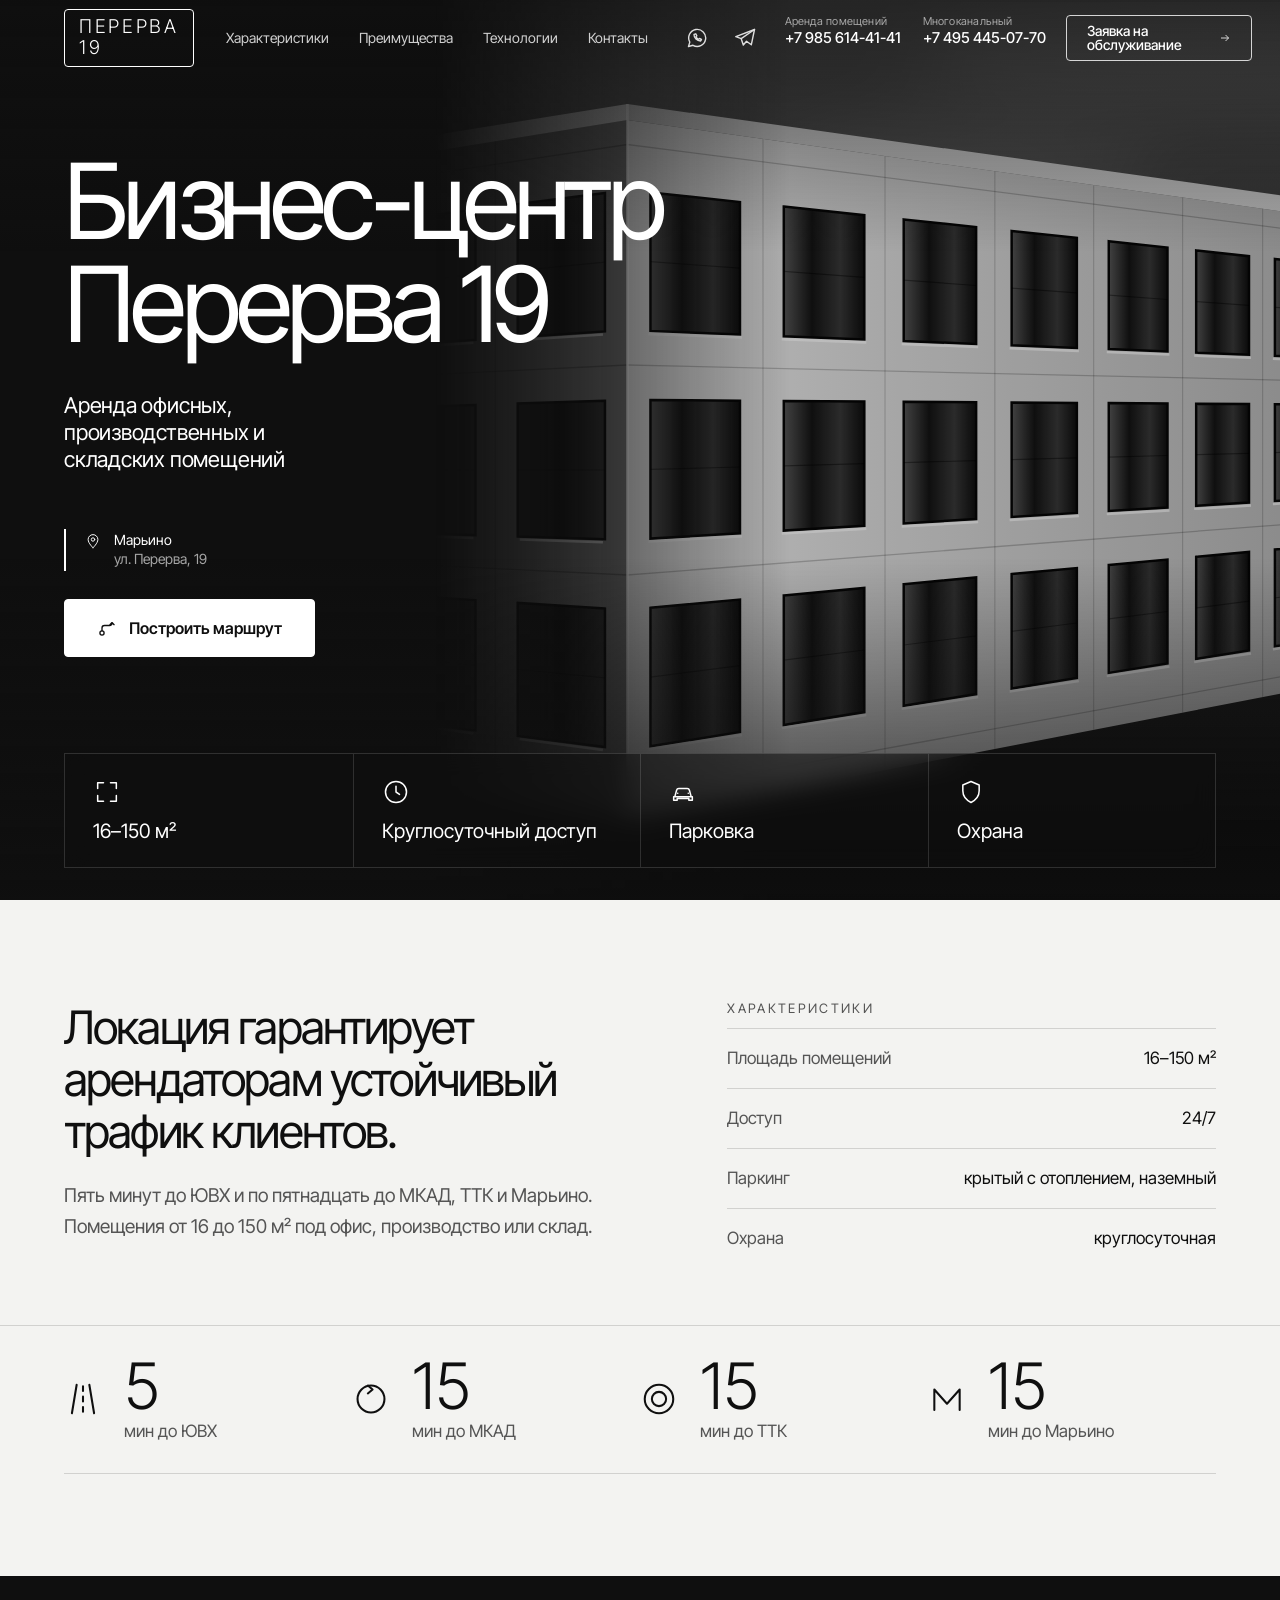
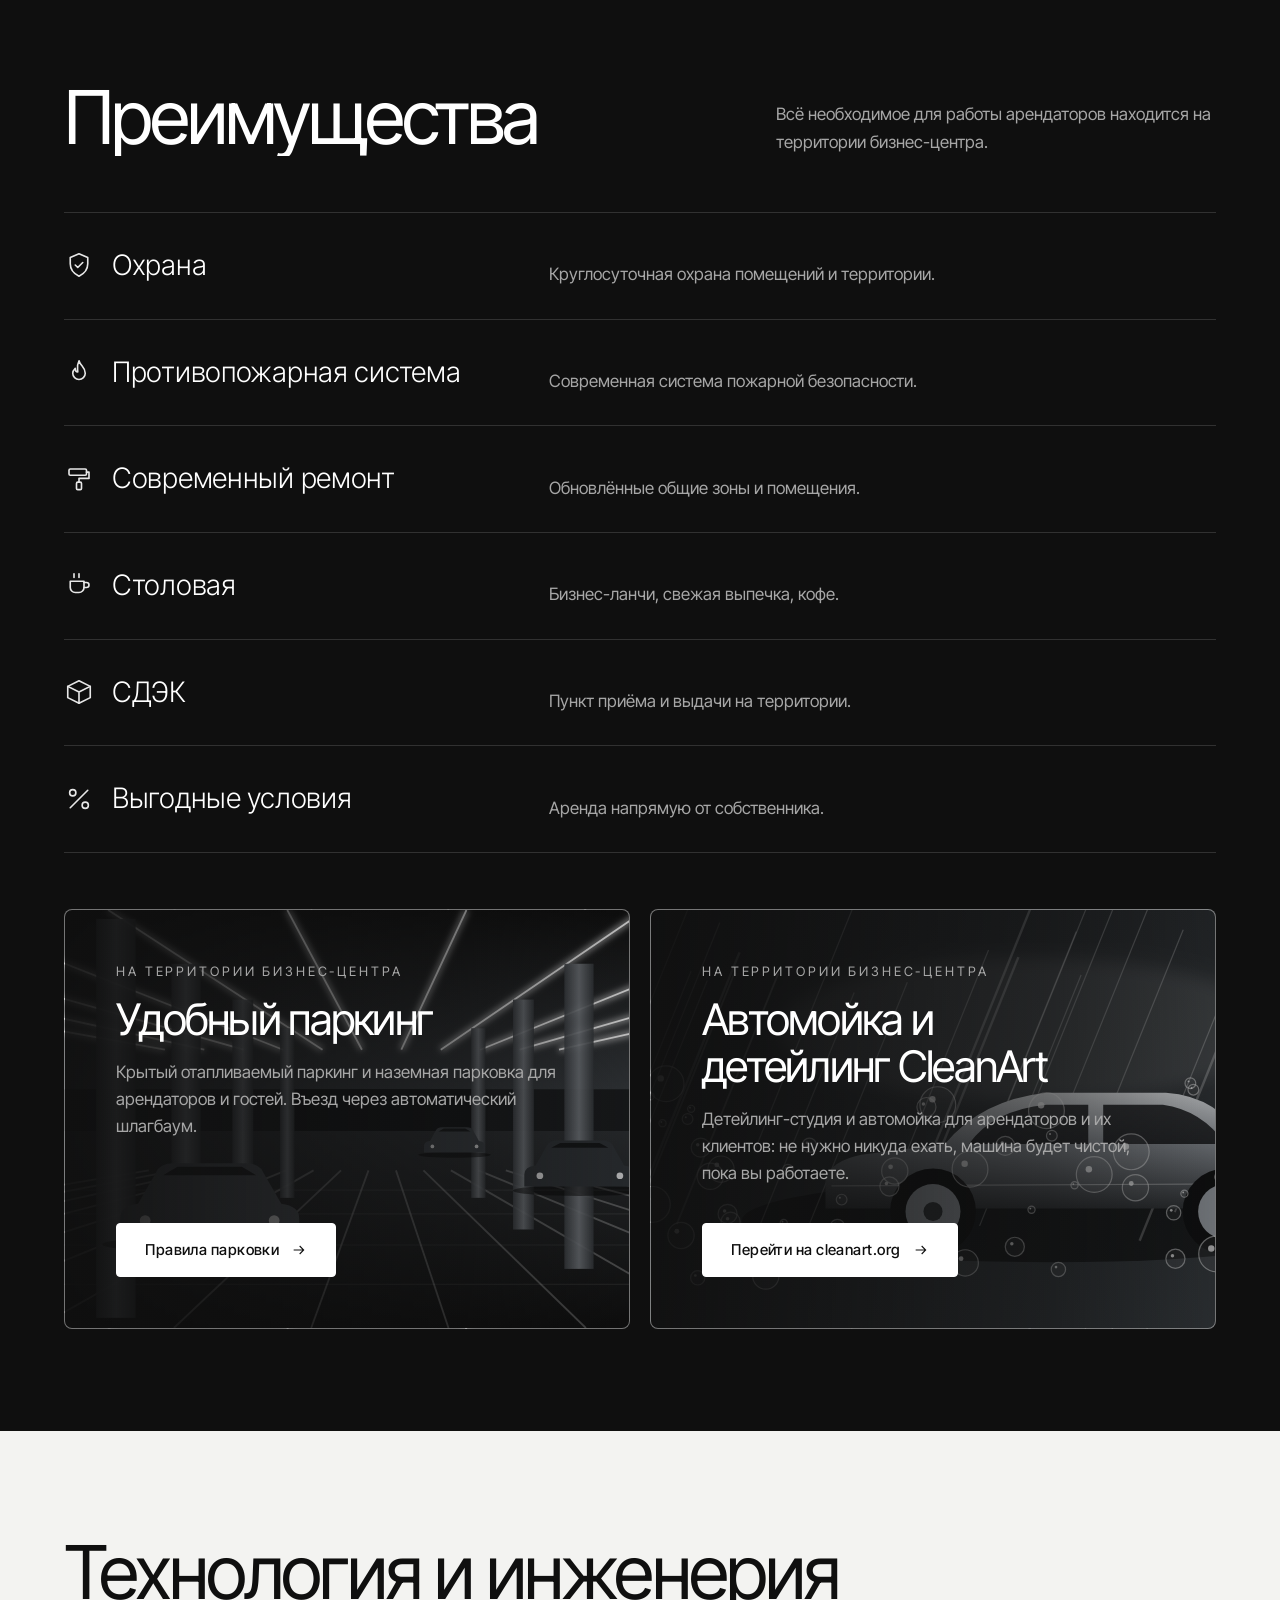
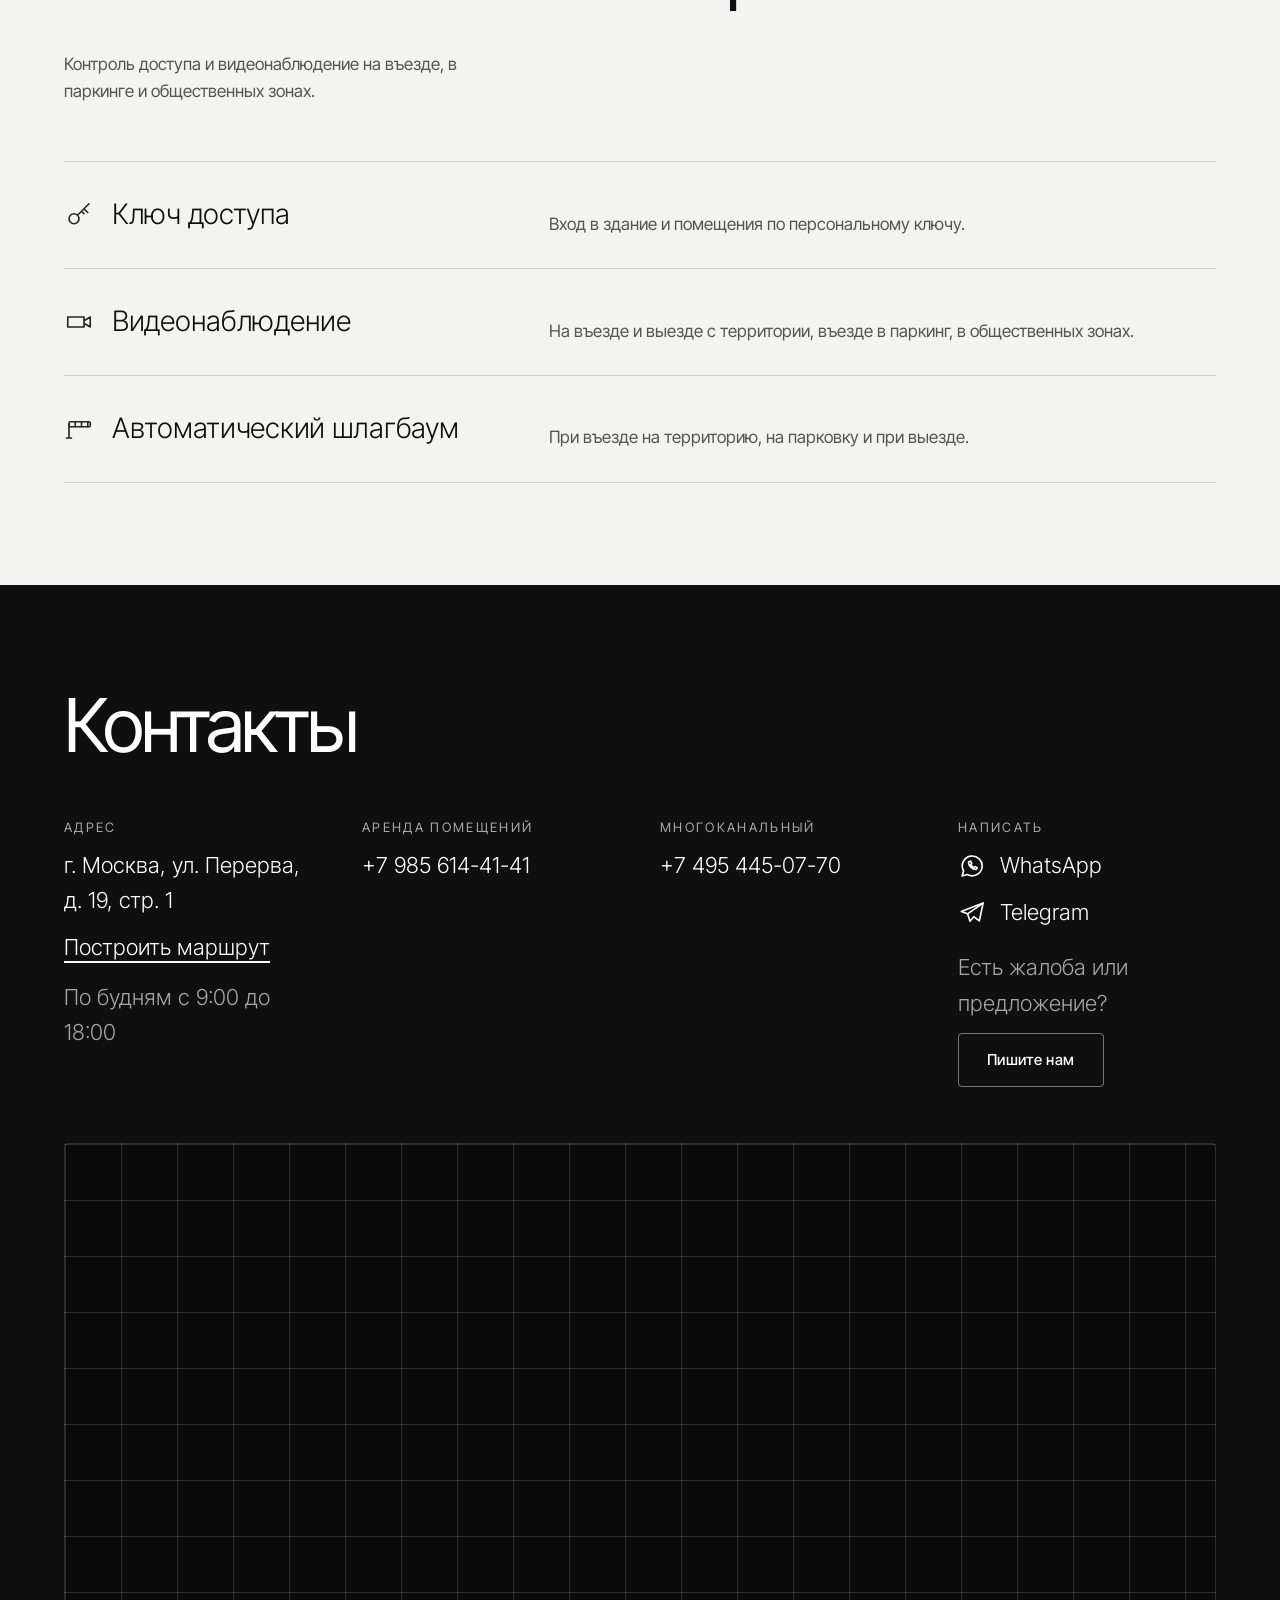
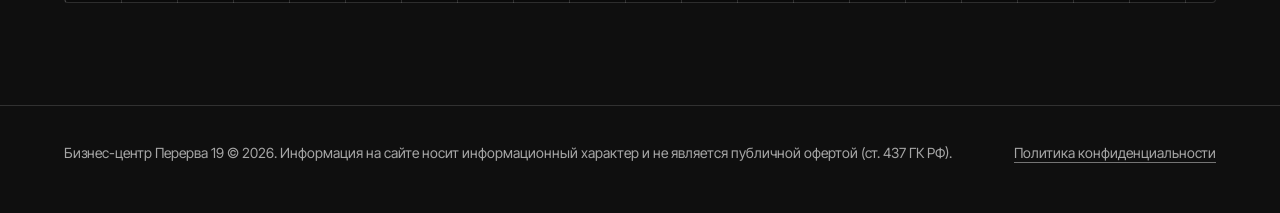
==== commit 0dfa4ad7: "Add files via upload исправление недочётов" ====
--- a/index.html
+++ b/index.html
@@ -53,15 +53,15 @@
 .map{position:relative;display:block;margin-top:56px;height:clamp(280px,38vw,460px);border:1px solid var(--line);border-radius:var(--r);overflow:hidden;text-decoration:none;background-color:#0a0a0a;background-image:linear-gradient(var(--line) 1px,transparent 1px),linear-gradient(90deg,var(--line) 1px,transparent 1px);background-size:56px 56px;transition:border-color .45s var(--ease)}.map:hover{border-color:var(--line2)}.map:before{content:"";position:absolute;inset:0;background:radial-gradient(circle at 50% 50%,rgba(255,255,255,.18),transparent 45%)}.map svg{position:absolute;left:50%;top:50%;width:44px;height:44px;margin:-44px 0 0 -22px;fill:none;stroke:#fff;stroke-width:1.5}.map span{position:absolute;left:24px;bottom:22px;font-size:15px;letter-spacing:.03em}.map em{position:absolute;right:24px;bottom:22px;font-style:normal;font-size:15px;text-decoration:underline;text-decoration-color:var(--line2);text-underline-offset:.28em}.pp{color:inherit;text-underline-offset:.28em;text-decoration-color:var(--line2)}.pp:hover{text-decoration-color:currentColor}footer .wrap{display:flex;gap:16px 40px;justify-content:space-between;flex-wrap:wrap}
 @media(prefers-reduced-motion:reduce){.beam{animation:none}.lit{transition:none}}
 
-.f label{display:block;font-size:13px;letter-spacing:.14em;text-transform:uppercase;color:var(--fg2);margin:22px 0 4px}
-.f input,.f select,.f textarea{width:100%;background:transparent;border:0;border-bottom:1px solid var(--line2);border-radius:0;padding:10px 0;color:var(--fg);font:300 18px var(--font);outline:0;transition:border-color .3s}
-.f input:focus,.f select:focus,.f textarea:focus{border-color:var(--fg)}.f textarea{resize:vertical;min-height:96px}.f select option{color:#000}
-.f .chk{display:flex;gap:12px;align-items:flex-start;font-size:14px;letter-spacing:0;text-transform:none;margin:26px 0}.f .chk input{width:auto;margin-top:4px;accent-color:var(--fg)}
-.f button{cursor:pointer;margin-top:8px;background:var(--fg);color:var(--bg)}.f button:hover{background:transparent;color:var(--fg)}
-.ok{display:none;margin-top:20px;color:var(--fg2)}.ok.show{display:block}
+.f label{display:block;font-size:12px;letter-spacing:.14em;text-transform:uppercase;color:var(--fg2);margin:13px 0 2px}
+.f input,.f select,.f textarea{width:100%;background:transparent;border:0;border-bottom:1px solid var(--line2);border-radius:0;padding:8px 0;color:var(--fg);font:300 17px var(--font);outline:0;transition:border-color .3s}
+.f input:focus,.f select:focus,.f textarea:focus{border-color:var(--fg)}.f textarea{resize:vertical;min-height:68px}.f select option{color:#000}
+.f .chk{display:flex;gap:12px;align-items:flex-start;font-size:13px;letter-spacing:0;text-transform:none;margin:16px 0}.f .chk input{width:auto;margin-top:4px;accent-color:var(--fg)}
+.f button{cursor:pointer;margin-top:6px;min-height:48px;background:var(--fg);color:var(--bg)}.f button:hover{background:transparent;color:var(--fg)}
+.ok{display:none;margin-top:12px;color:var(--fg2)}.ok.show{display:block}
 .note{font-size:14px;color:var(--fg2);margin-top:14px}
-dialog{border:1px solid var(--line);border-radius:8px;padding:clamp(24px,4vw,48px);width:min(640px,calc(100% - 32px));max-height:92vh;overflow:auto;background:var(--bg);color:var(--fg)}dialog::backdrop{background:rgba(0,0,0,.72)}
-dialog h2{font-size:clamp(30px,3.6vw,44px);margin-bottom:8px}.x{position:absolute;right:18px;top:12px;background:none;border:0;color:var(--fg);font-size:30px;line-height:1;cursor:pointer;font-weight:200}
+dialog{border:1px solid var(--line);border-radius:8px;padding:clamp(16px,2.6vw,30px);width:min(600px,calc(100% - 32px));max-height:92vh;overflow:auto;background:var(--bg);color:var(--fg)}dialog::backdrop{background:rgba(0,0,0,.72)}
+dialog h2{font-size:clamp(24px,2.8vw,32px);margin-bottom:6px}dialog p{font-size:16px;line-height:1.5}.x{position:absolute;right:18px;top:12px;background:none;border:0;color:var(--fg);font-size:30px;line-height:1;cursor:pointer;font-weight:200}
 .map iframe{position:absolute;inset:0;width:100%;height:100%;border:0;filter:grayscale(1) contrast(1.05)}.map:before{display:none}.maplink{display:inline-block;margin-top:14px;font-size:15px;text-underline-offset:.28em}
 @media(max-width:1100px){.cts{grid-template-columns:repeat(2,1fr)!important}}@media(max-width:860px){.cts{grid-template-columns:1fr!important}}
 
@@ -69,7 +69,7 @@
 body{background:#0f0f0f}
 .dark{--bg:#0f0f0f;--fg:#fff;--fg2:#a6a6a6;--line:rgba(255,255,255,.14);--line2:rgba(255,255,255,.42);--dim:#2c2c2c}.light{--bg:#f3f3f1;--fg:#0f0f0f;--fg2:#555;--line:rgba(0,0,0,.14);--line2:rgba(0,0,0,.45);--dim:#d2d2d0}
 h1,h2,h3{font-weight:400;letter-spacing:-.04em}.loc b{font-weight:300}.row b{font-weight:300}.cts p,.cts a{font-weight:300}
-.logo{border:0;padding:0;font-family:'Exo 2','Inter Tight',system-ui,sans-serif;font-weight:800;font-size:29px;line-height:1;letter-spacing:-.02em;text-transform:none}
+/* logo: framed mark from the base rule */
 .nav nav{margin:0 auto}.nav nav a{opacity:.8;font-size:14px}.nav .btn{min-height:46px;padding:0 20px;font-size:14px;letter-spacing:0;color:#fff;background:transparent;gap:12px;cursor:pointer;border:1px solid rgba(255,255,255,.8);border-radius:4px}.nav .btn:hover{background:#fff;color:#000}
 .hero{min-height:100svh;padding:0;display:block;position:relative;overflow:hidden;background:#0f0f0f}
 .hbg{position:absolute;top:0;right:0;bottom:0;width:66%;background-size:cover;background-position:center;filter:grayscale(1) brightness(.85) contrast(1.05);-webkit-mask-image:linear-gradient(to right,transparent,#000 42%);mask-image:linear-gradient(to right,transparent,#000 42%)}
@@ -77,7 +77,7 @@
 .hw{position:relative;z-index:2;min-height:100svh;display:flex;flex-direction:column;justify-content:space-between;padding-top:150px;padding-bottom:max(32px,env(safe-area-inset-bottom,0px))}
 .hero h1{font-size:clamp(46px,8.2vw,132px);line-height:.98;margin:0 0 36px;max-width:none;font-weight:400;letter-spacing:-.045em}
 .hero .lede{font-size:clamp(18px,1.7vw,26px);color:#fff;font-weight:400;max-width:12em;line-height:1.25;letter-spacing:-.01em}
-.hloc{display:flex;gap:12px;align-items:flex-start;margin-top:56px;padding:2px 0 2px 18px;border-left:2px solid #fff;font-size:14px;line-height:1.35}.hloc svg{width:18px;height:18px;flex:none;margin-top:1px}.hloc small{color:var(--fg2);font-size:14px}.cts .soc{display:flex;align-items:center;gap:14px;margin-top:12px}.cts .soc svg{width:28px;height:28px;flex:none;fill:none;stroke:currentColor;stroke-width:1.4;stroke-linecap:round;stroke-linejoin:round}.ni{display:inline-flex;align-items:center;justify-content:center;width:46px;height:46px;border-radius:4px;color:#fff;opacity:.85;transition:.3s}.ni:hover{opacity:1;background:rgba(255,255,255,.12)}.ni svg{width:24px;height:24px;fill:none;stroke:currentColor;stroke-width:1.4;stroke-linecap:round;stroke-linejoin:round}.ph2{display:flex;gap:22px;margin:0 8px 0 10px}.ph2 a{display:flex;flex-direction:column;text-decoration:none;font-size:15px;font-weight:500;line-height:1.25;white-space:nowrap;color:#fff;transition:opacity .3s}.ph2 a:hover{opacity:.75}.ph2 small{font-size:11px;font-weight:400;color:#a6a6a6;letter-spacing:.02em}@media(max-width:1240px){.nav nav{display:none}}@media(max-width:860px){.ph2{display:none}}.nbtns{display:flex;gap:12px;margin-left:auto}.nbtns .btn{margin-left:0!important;gap:12px}.sm{display:none}@media(max-width:640px){.lg{display:none}.sm{display:inline}.nav .btn{padding:0 14px;min-height:42px;font-size:13px}.nav .wrap{gap:12px}.nbtns{gap:6px}.ni{width:34px;height:42px}.ni svg{width:22px;height:22px}.nav .logo{font-size:24px}.nav .btn{padding:0 11px}}@media(max-width:420px){.nav .btn svg{display:none}}.hrow{display:flex;flex-direction:column;align-items:flex-start;gap:28px;margin-top:56px}.hrow .hloc{margin-top:0}.route{min-height:58px;padding:0 32px;gap:12px;background:#fff;color:#0f0f0f;border-color:#fff;font-weight:600;font-size:16px;letter-spacing:0;animation:up 1.2s var(--ease) .6s both,pulse 2.8s ease-out 2.4s infinite}.route:hover{background:transparent;color:#fff}@keyframes pulse{0%{box-shadow:0 0 0 0 rgba(255,255,255,.55)}70%,100%{box-shadow:0 0 0 18px rgba(255,255,255,0)}}@media(max-width:860px){.hrow{margin-top:32px}}@media(prefers-reduced-motion:reduce){.route{animation:none}}.loc svg{display:block;width:38px;height:38px;margin:0;grid-row:1/3;align-self:center;flex:none;fill:none;stroke:currentColor;stroke-width:1.3;stroke-linecap:round;stroke-linejoin:round}.feat{display:grid;grid-template-columns:1fr 1fr;gap:20px;margin-top:56px}.washc{display:grid;grid-template-columns:1fr;gap:32px;align-content:space-between;padding:clamp(28px,4vw,56px);border:1px solid var(--line2);border-radius:8px;background:linear-gradient(120deg,rgba(255,255,255,.07),rgba(255,255,255,.01))}.washc h3{font-size:clamp(28px,3.4vw,52px);line-height:1.08}.washc p{color:var(--fg2);margin-top:16px;max-width:520px}.washc .eyebrow{margin:0 0 14px}.washc .btn{justify-self:start;gap:12px}@media(max-width:860px){.feat{grid-template-columns:1fr}}
+.hloc{display:flex;gap:12px;align-items:flex-start;margin-top:56px;padding:2px 0 2px 18px;border-left:2px solid #fff;font-size:14px;line-height:1.35}.hloc svg{width:18px;height:18px;flex:none;margin-top:1px}.hloc small{color:var(--fg2);font-size:14px}.cts .soc{display:flex;align-items:center;gap:14px;margin-top:12px}.cts .soc svg{width:28px;height:28px;flex:none;fill:none;stroke:currentColor;stroke-width:1.4;stroke-linecap:round;stroke-linejoin:round}.ni{display:inline-flex;align-items:center;justify-content:center;width:46px;height:46px;border-radius:4px;color:#fff;opacity:.85;transition:.3s}.ni:hover{opacity:1;background:rgba(255,255,255,.12)}.ni svg{width:24px;height:24px;fill:none;stroke:currentColor;stroke-width:1.4;stroke-linecap:round;stroke-linejoin:round}.ph2{display:flex;gap:22px;margin:0 8px 0 10px}.ph2 a{display:flex;flex-direction:column;text-decoration:none;font-size:15px;font-weight:500;line-height:1.25;white-space:nowrap;color:#fff;transition:opacity .3s}.ph2 a:hover{opacity:.75}.ph2 small{font-size:11px;font-weight:400;color:#a6a6a6;letter-spacing:.02em}@media(max-width:1240px){.nav nav{display:none}}@media(max-width:860px){.ph2{display:none}}.nbtns{display:flex;gap:12px;margin-left:auto}.nbtns .btn{margin-left:0!important;gap:12px}.sm{display:none}@media(max-width:640px){.lg{display:none}.sm{display:inline}.nav .btn{padding:0 14px;min-height:42px;font-size:13px}.nav .wrap{gap:12px}.nbtns{gap:6px}.ni{width:34px;height:42px}.ni svg{width:22px;height:22px}.nav .logo{font-size:17px}.nav .btn{padding:0 11px}}@media(max-width:420px){.nav .btn svg{display:none}}.hrow{display:flex;flex-direction:column;align-items:flex-start;gap:28px;margin-top:56px}.hrow .hloc{margin-top:0}.route{min-height:58px;padding:0 32px;gap:12px;background:#fff;color:#0f0f0f;border-color:#fff;font-weight:600;font-size:16px;letter-spacing:0;animation:up 1.2s var(--ease) .6s both,pulse 2.8s ease-out 2.4s infinite}.route:hover{background:transparent;color:#fff}@keyframes pulse{0%{box-shadow:0 0 0 0 rgba(255,255,255,.55)}70%,100%{box-shadow:0 0 0 18px rgba(255,255,255,0)}}@media(max-width:860px){.hrow{margin-top:32px}}@media(prefers-reduced-motion:reduce){.route{animation:none}}.loc svg{display:block;width:38px;height:38px;margin:0;grid-row:1/3;align-self:center;flex:none;fill:none;stroke:currentColor;stroke-width:1.3;stroke-linecap:round;stroke-linejoin:round}.feat{display:grid;grid-template-columns:1fr 1fr;gap:20px;margin-top:56px}.washc{display:grid;grid-template-columns:1fr;gap:32px;align-content:space-between;padding:clamp(28px,4vw,56px);border:1px solid var(--line2);border-radius:8px;background:linear-gradient(120deg,rgba(255,255,255,.07),rgba(255,255,255,.01))}.washc h3{font-size:clamp(28px,3.4vw,52px);line-height:1.08}.washc p{color:var(--fg2);margin-top:16px;max-width:520px}.washc .eyebrow{margin:0 0 14px}.washc .btn{justify-self:start;gap:12px}@media(max-width:860px){.feat{grid-template-columns:1fr}}
 .strip{display:grid;grid-template-columns:repeat(4,1fr);margin-top:40px;border:1px solid var(--line);background:rgba(15,15,15,.55);backdrop-filter:blur(12px);-webkit-backdrop-filter:blur(12px)}
 .strip>div{padding:24px 28px;min-height:112px;display:flex;flex-direction:column;justify-content:flex-start;gap:6px;border-left:1px solid var(--line)}.strip>div:first-child{border-left:0}
 .strip svg{width:28px;height:28px;margin-bottom:8px}.strip b{font-weight:400;font-size:clamp(19px,1.55vw,23px);line-height:1.15}.strip span{color:var(--fg2);font-size:clamp(14.5px,1.1vw,16px);margin-top:-2px;line-height:1.3}
@@ -93,14 +93,15 @@
 @keyframes stripIn{from{opacity:0;transform:translateY(32px) scale(.985)}60%{opacity:1}to{opacity:1;transform:none}}
 .rv{opacity:0;transform:translateY(30px);transition:opacity .9s var(--ease),transform .9s var(--ease);transition-delay:var(--d,0s)}.rv.in{opacity:1;transform:none}
 .row.rv{transition:opacity .9s var(--ease),transform .9s var(--ease),padding .5s var(--ease)}
-/* feature cards: soft rise + staggered content, no clipping */
+/* feature cards: rise reveal via animation, buttons keep .btn hover speed (0.45s) */
 .feat>.washc.rv{opacity:0;transform:translateY(26px) scale(.992);background-position:50% 62%;transition:opacity .8s var(--ease),transform 1s var(--ease),background-position 2.2s var(--ease)}
 .feat>.washc.rv.in{opacity:1;transform:none;background-position:50% 50%;transition:opacity .8s var(--ease),transform 1s var(--ease),background-position 2.2s var(--ease)}
-.feat>.washc.rv>div{position:relative;z-index:2;opacity:0;transform:translateY(22px);transition:opacity .9s var(--ease),transform .9s var(--ease)}
-.feat>.washc.rv>a{position:relative;z-index:2;opacity:0;transform:translateY(16px);transition:opacity .8s var(--ease),transform .8s var(--ease)}
-.feat>.washc.rv.in>div{opacity:1;transform:none;transition-delay:.15s}
-.feat>.washc.rv.in>a{opacity:1;transform:none;transition-delay:.3s}
-@media(prefers-reduced-motion:reduce){.rv{opacity:1;transform:none;transition:none}.nav,.hbg,.hero h1,.hero .lede,.hloc,.strip>div{animation:none}.feat>.washc.rv{opacity:1;transform:none;background-position:50% 50%;transition:none}.feat>.washc.rv.in>div,.feat>.washc.rv.in>a{opacity:1;transform:none;transition:none}}
+.feat>.washc.rv>div{position:relative;z-index:2;opacity:0;transform:translateY(22px)}
+.feat>.washc.rv>a{position:relative;z-index:2;opacity:0;transform:translateY(16px)}
+.feat>.washc.rv.in>div{animation:featRise .8s var(--ease) .15s both}
+.feat>.washc.rv.in>a{animation:featRise .7s var(--ease) .28s both}
+@keyframes featRise{from{opacity:0;transform:translateY(22px)}to{opacity:1;transform:none}}
+@media(prefers-reduced-motion:reduce){.rv{opacity:1;transform:none;transition:none}.nav,.hbg,.hero h1,.hero .lede,.hloc,.strip>div{animation:none}.feat>.washc.rv{opacity:1;transform:none;background-position:50% 50%;transition:none}.feat>.washc.rv>div,.feat>.washc.rv>a{opacity:1;transform:none;animation:none}}
 
 .row b{display:flex;align-items:center;gap:18px}.row b svg{width:30px;height:30px;flex:none;fill:none;stroke:currentColor;stroke-width:1.3;stroke-linecap:round;stroke-linejoin:round;opacity:.9}
 .washc{position:relative;overflow:hidden;min-height:420px;background-size:cover;background-position:center}
@@ -111,7 +112,7 @@
 @media(max-height:820px){.hw{padding-top:110px;padding-bottom:24px}.hero h1{font-size:clamp(40px,6.6vw,92px);margin-bottom:26px}.hrow{margin-top:34px;gap:22px}.route{min-height:52px;padding:0 28px}.strip{margin-top:26px}.strip>div{padding:16px 22px;min-height:96px}.strip svg{width:24px;height:24px;margin-bottom:4px}}
 @media(max-height:700px){.hw{padding-top:96px}.hero h1{font-size:clamp(36px,5.8vw,80px);margin-bottom:22px}.hero .lede{font-size:clamp(16px,1.35vw,20px)}.hrow{margin-top:26px;gap:16px}.strip{margin-top:20px}.strip>div{padding:12px 18px}}
 </style></head><body>
-<header class="nav" id="nav"><div class="wrap"><a class="logo" href="#top">6TMP</a>
+<header class="nav" id="nav"><div class="wrap"><a class="logo" href="#top">Перерва 19</a>
 <nav><a href="#about">Характеристики</a><a href="#preim">Преимущества</a><a href="#teh">Технологии</a><a href="#kont">Контакты</a></nav>
 <div class="nbtns"><a class="ni" href="https://wa.me/79256144141" aria-label="WhatsApp"><svg viewBox="0 0 24 24" aria-hidden="true"><path d="M3.500 20.500l1.300-4.400A8.500 8.500 0 1 1 8 19.300z"/><path d="M9 8.500c0 3.500 3 6.500 6.500 6.500l1-1.500-2-1-1 .8c-1-.5-2-1.500-2.500-2.500l.8-1-1-2z"/></svg></a><a class="ni" href="https://t.me/+79256144141" aria-label="Telegram"><svg viewBox="0 0 24 24" aria-hidden="true"><path d="M21.500 3.500 2.800 10.700l5.400 2 2.100 6.300 3.200-3.800 4.800 3.600z"/><path d="M8.200 12.700l13.300-9.200"/></svg></a><div class="ph2"><a href="tel:+79856144141"><small>Аренда помещений</small>+7 985 614-41-41</a><a href="tel:+74954450770"><small>Многоканальный</small>+7 495 445-07-70</a></div><a class="btn line navbtn" href="serviceRequest.html"><span class="lg">Заявка на обслуживание</span><span class="sm">Заявка</span><svg viewBox="0 0 24 24" width="16" height="16" aria-hidden="true" fill="none" stroke="currentColor" stroke-width="1.6"><path d="M4 12h15M13 6l6 6-6 6"/></svg></a></div></div></header>
 <main id="top">
@@ -144,11 +145,11 @@
 <div class="cts"><div><h3>Адрес</h3><p>г. Москва, ул. Перерва, д. 19, стр. 1</p><a href="https://yandex.ru/maps/213/moscow/?ll=37.732188%2C55.655082&amp;mode=routes&amp;rtext=~55.655518%2C37.730957&amp;rtt=auto&amp;z=17" style="margin-top:12px;text-decoration:underline;text-underline-offset:.28em">Построить маршрут</a><p class="note">По будням с 9:00 до 18:00</p></div>
 <div><h3>Аренда помещений</h3><a href="tel:+79856144141">+7 985 614-41-41</a></div><div><h3>Многоканальный</h3><a href="tel:+74954450770">+7 495 445-07-70</a></div>
 <div><h3>Написать</h3><a class="soc" href="https://wa.me/79256144141"><svg viewBox="0 0 24 24" aria-hidden="true"><path d="M3.500 20.500l1.300-4.400A8.500 8.500 0 1 1 8 19.300z"/><path d="M9 8.500c0 3.500 3 6.500 6.500 6.500l1-1.500-2-1-1 .8c-1-.5-2-1.500-2.500-2.500l.8-1-1-2z"/></svg>WhatsApp</a><a class="soc" href="https://t.me/+79256144141"><svg viewBox="0 0 24 24" aria-hidden="true"><path d="M21.500 3.500 2.800 10.700l5.400 2 2.100 6.300 3.200-3.800 4.800 3.600z"/><path d="M8.200 12.700l13.300-9.200"/></svg>Telegram</a><p class="note" style="margin-top:20px">Есть жалоба или предложение?</p><button class="btn line" type="button" data-open style="margin-top:12px;color:var(--fg);cursor:pointer;background:transparent">Пишите нам</button></div></div>
-<div class="map"><iframe title="Карта: ул. Перерва, 19, стр. 1" src="https://yandex.ru/map-widget/v1/?ll=37.732188%2C55.655082&amp;z=17&amp;pt=37.730957%2C55.655518%2Cpm2rdl" loading="lazy" allowfullscreen></iframe></div><a class="maplink" href="https://yandex.ru/maps/213/moscow/?ll=37.732188%2C55.655082&amp;mode=routes&amp;rtext=~55.655518%2C37.730957&amp;rtt=auto&amp;z=17">Открыть в Яндекс Картах</a></div></section></main><dialog id="fb" class="dark"><button class="x" aria-label="Закрыть">×</button><h2>Свяжитесь с нами</h2><p style="color:var(--fg2)">Если у вас возникли вопросы, жалобы или предложения, воспользуйтесь формой обратной связи.</p>
+<div class="map"><iframe title="Карта: ул. Перерва, 19, стр. 1" src="https://yandex.ru/map-widget/v1/?ll=37.732188%2C55.655082&amp;z=17&amp;pt=37.730957%2C55.655518%2Cpm2rdl" loading="lazy" allowfullscreen></iframe></div></div></section></main><dialog id="fb" class="dark"><button class="x" aria-label="Закрыть">×</button><h2>Свяжитесь с нами</h2><p style="color:var(--fg2)">Если у вас возникли вопросы, жалобы или предложения, воспользуйтесь формой обратной связи.</p>
 <form class="f" data-s="Обратная связь 6tmp.ru"><label>Тема</label><select name="topic" data-l="Тема" required><option value="" selected disabled>Выберите тему</option><option>Вопрос по аренде</option><option>Предложение сотрудничества</option><option>Письмо директору</option><option>Пожелание к сервису</option></select>
 <label>Имя</label><input name="name" data-l="Имя" required autocomplete="name"><label>Телефон</label><input name="phone" data-l="Телефон" type="tel" inputmode="tel" required autocomplete="tel" data-mask="phone"><label>E-mail (необязательно)</label><input name="email" data-l="E-mail" type="email" autocomplete="email">
 <label>Сообщение</label><textarea name="msg" data-l="Сообщение" required></textarea><label class="chk"><input type="checkbox" required><span>Нажимая «Отправить», я подтверждаю <a href="privacyPolicy.html">согласие</a> на обработку персональных данных</span></label><button class="btn solid" type="submit">Отправить</button><p class="ok">Откройте подготовленное письмо в почтовой программе и нажмите «Отправить». Если оно не открылось, напишите на <a href="mailto:support@6-tmp.ru">support@6-tmp.ru</a>.</p></form></dialog>
-<footer class="dark"><div class="wrap"><p>Бизнес-центр Перерва 19 © 2024. Информация на сайте носит информационный характер и не является публичной офертой (ст. 437 ГК РФ).</p><a class="pp" href="privacyPolicy.html">Политика конфиденциальности</a></div></footer>
+<footer class="dark"><div class="wrap"><p>Бизнес-центр Перерва 19 © 2026. Информация на сайте носит информационный характер и не является публичной офертой (ст. 437 ГК РФ).</p><a class="pp" href="privacyPolicy.html">Политика конфиденциальности</a></div></footer>
 <script>var n=document.getElementById("nav");function s(){n.classList.toggle("on",scrollY>40)}s();addEventListener("scroll",s,{passive:true});
 var l=document.querySelectorAll(".lit");if("IntersectionObserver" in window){var o=new IntersectionObserver(function(e){e.forEach(function(x){if(x.isIntersecting){x.target.classList.add("in");o.unobserve(x.target)}})},{threshold:.4});l.forEach(function(x){o.observe(x)})}else{l.forEach(function(x){x.classList.add("in")})}
 function mk(f,pref){var d=new FormData(f),b=[];d.forEach(function(v,k){var l=f.querySelector('[name="'+k+'"]');b.push((l&&l.dataset.l||k)+": "+v)});
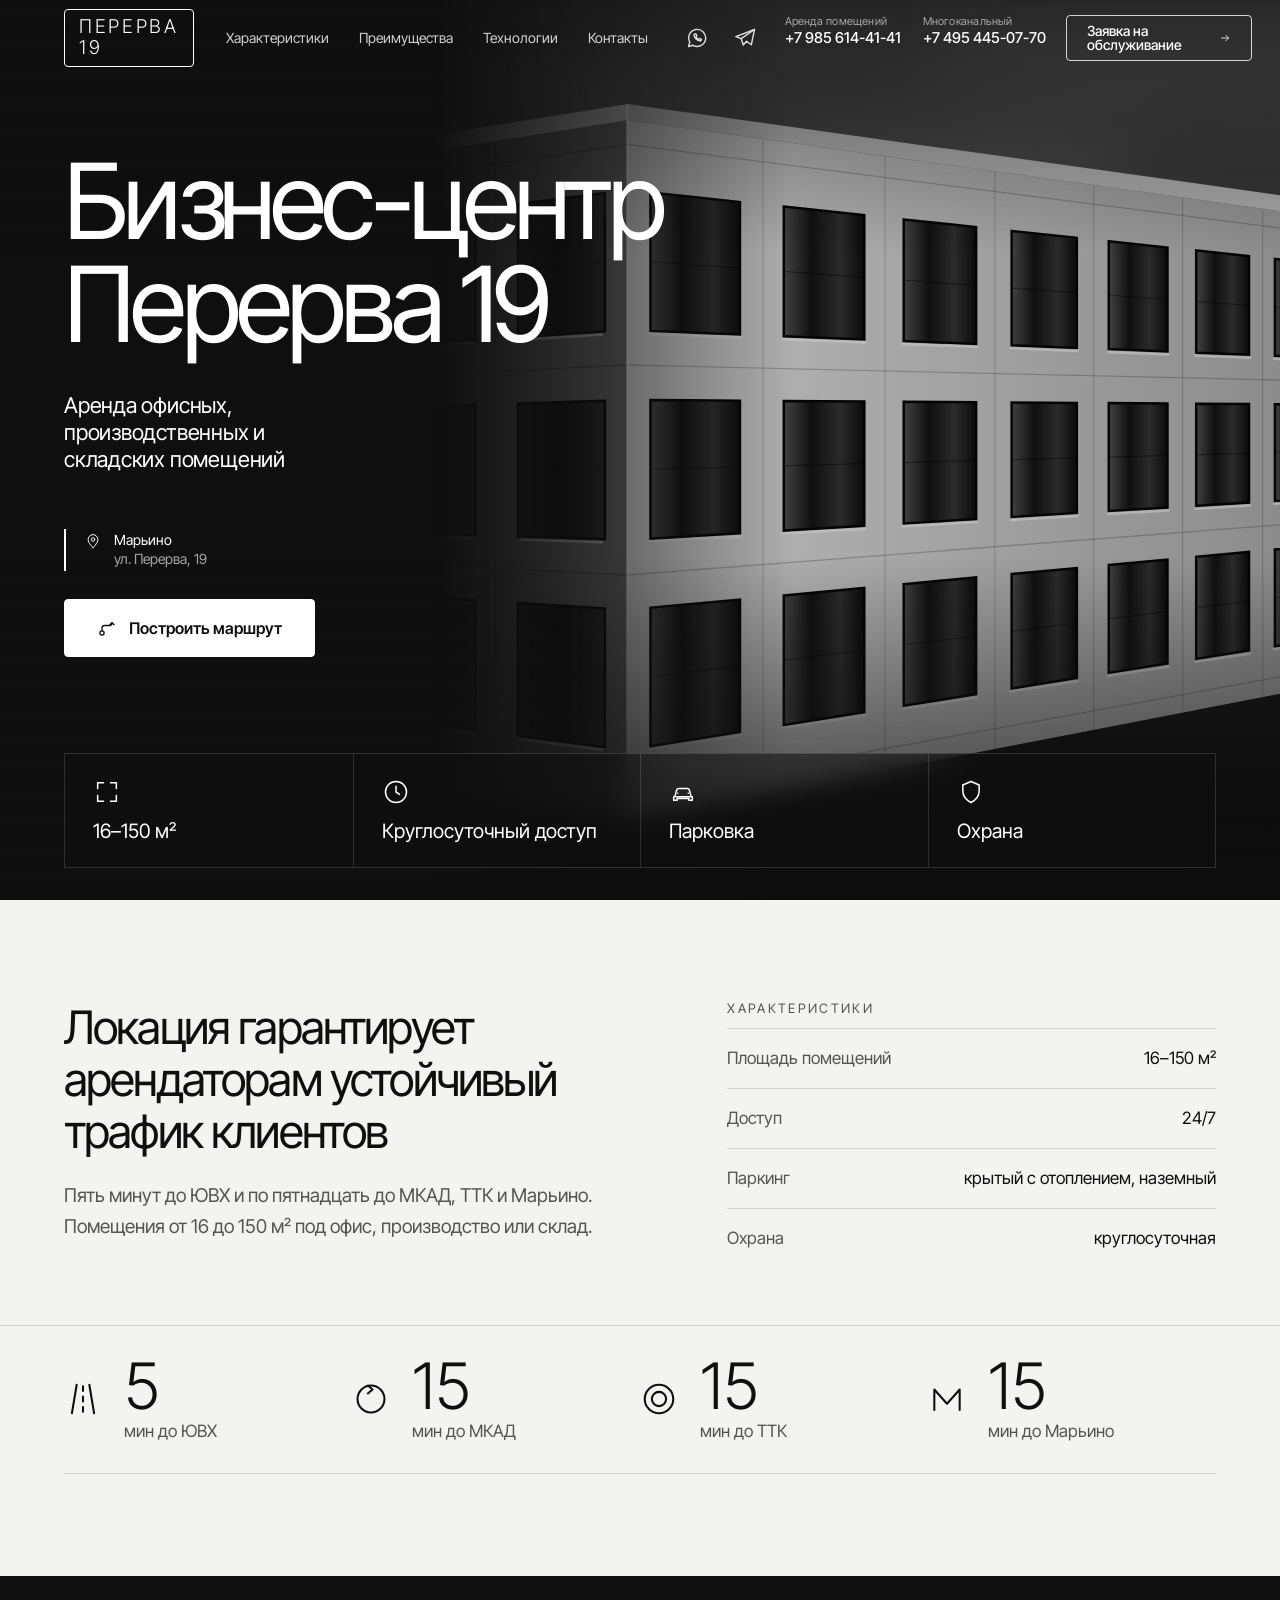
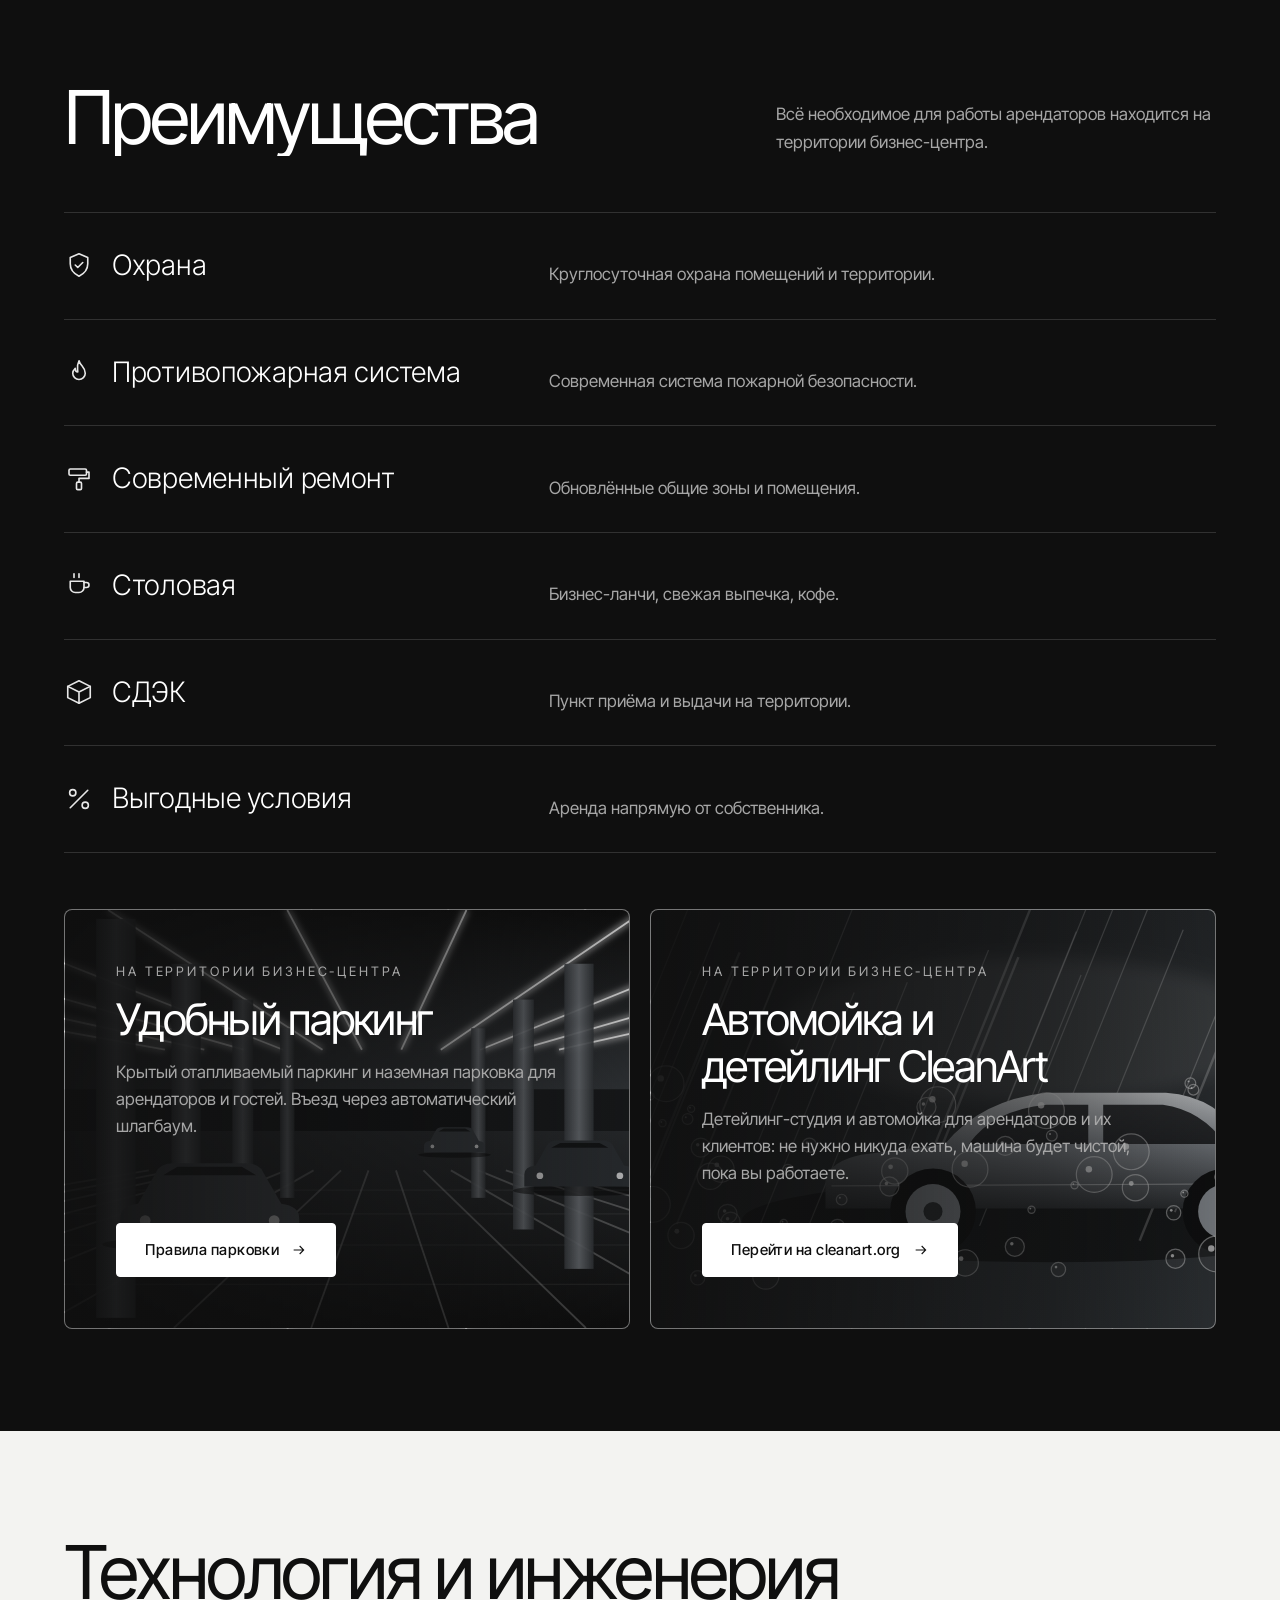
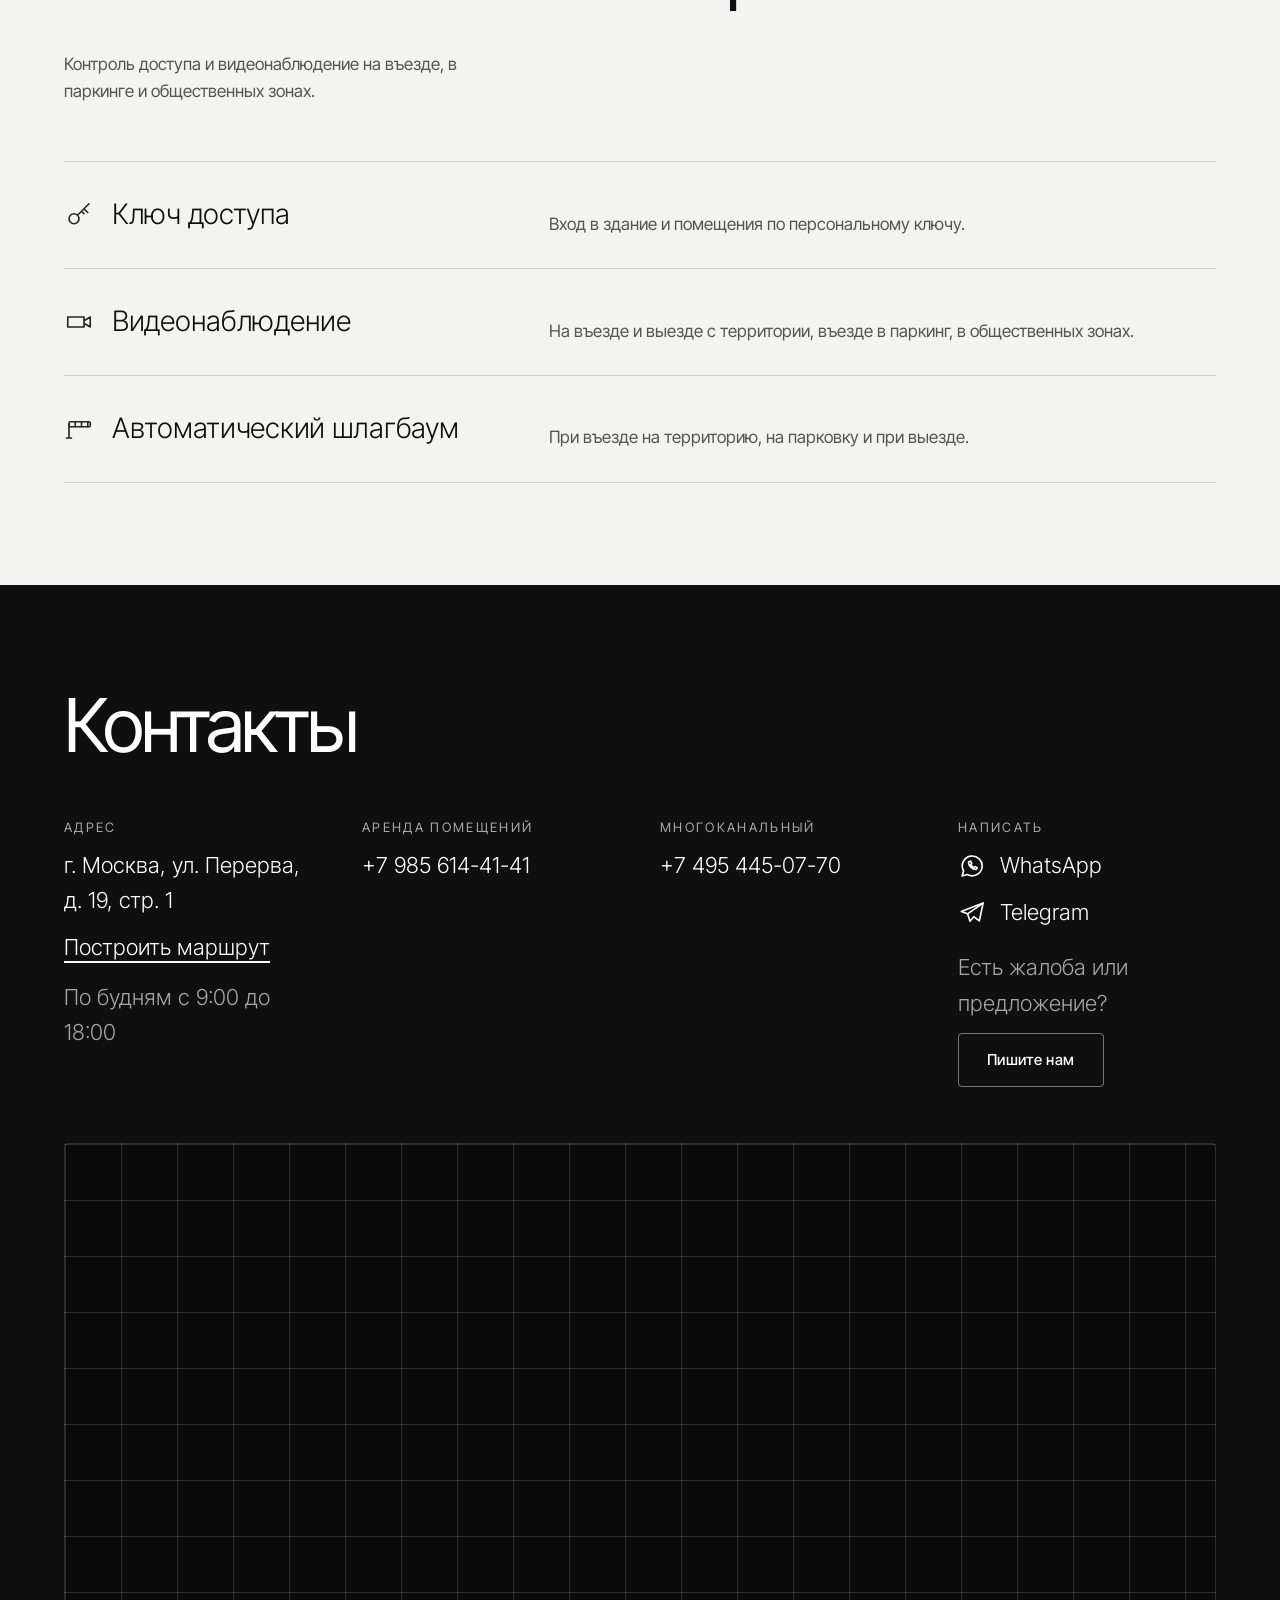
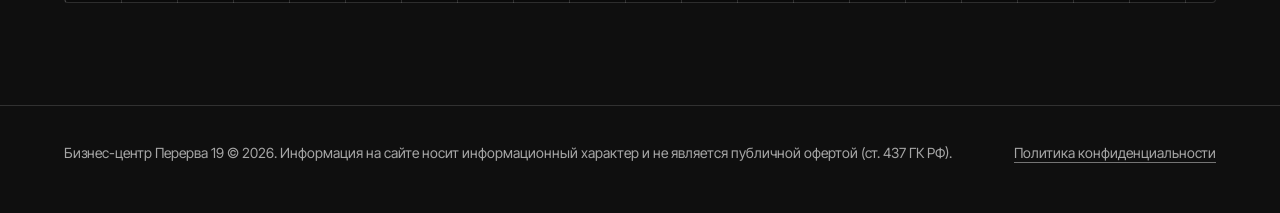
==== commit f1f37007: "Add files via upload точка" ====
--- a/index.html
+++ b/index.html
@@ -124,7 +124,7 @@
 <div><svg viewBox="0 0 24 24" fill="none" stroke="currentColor" stroke-width="1.3" stroke-linecap="round" stroke-linejoin="round" aria-hidden="true"><circle cx="12" cy="12" r="9"/><path d="M12 7v5l3 2"/></svg><b>Круглосуточный доступ</b></div>
 <div><svg viewBox="0 0 24 24" fill="none" stroke="currentColor" stroke-width="1.3" stroke-linecap="round" stroke-linejoin="round" aria-hidden="true"><path d="M5 16l1.500-5.500A2 2 0 0 1 8.400 9h7.200a2 2 0 0 1 1.900 1.500L19 16M4 16h16v3h-3v-1.500H7V19H4zM7.500 13h.01M16.500 13h.01"/></svg><b>Парковка</b></div>
 <div><svg viewBox="0 0 24 24" fill="none" stroke="currentColor" stroke-width="1.3" stroke-linecap="round" stroke-linejoin="round" aria-hidden="true"><path d="M12 3l7 3v5c0 5-3 8-7 10-4-2-7-5-7-10V6z"/></svg><b>Охрана</b></div></div></div></section>
-<section class="sec light" id="about"><div class="wrap grid"><div><h2 class="lit">Локация гарантирует арендаторам устойчивый трафик клиентов.</h2><p>Пять минут до ЮВХ и по пятнадцать до МКАД, ТТК и Марьино. Помещения от 16 до 150 м² под офис, производство или склад.</p></div>
+<section class="sec light" id="about"><div class="wrap grid"><div><h2 class="lit">Локация гарантирует арендаторам устойчивый трафик клиентов</h2><p>Пять минут до ЮВХ и по пятнадцать до МКАД, ТТК и Марьино. Помещения от 16 до 150 м² под офис, производство или склад.</p></div>
 <div class="spec"><h3>Характеристики</h3><dl><div><dt>Площадь помещений</dt><dd>16–150 м²</dd></div><div><dt>Доступ</dt><dd>24/7</dd></div><div><dt>Паркинг</dt><dd>крытый с отоплением, наземный</dd></div><div><dt>Охрана</dt><dd>круглосуточная</dd></div></dl></div></div>
 <div class="wrap loc" id="loc"><div><svg viewBox="0 0 24 24" aria-hidden="true"><path d="M8 3 5 21M16 3l3 18M12 4v3M12 10.500v3M12 17v3"/></svg><b>5</b><span>мин до ЮВХ</span></div><div><svg viewBox="0 0 24 24" aria-hidden="true"><circle cx="12" cy="12" r="8.500"/><path d="M10 3.500l3 2.500-3 2.500"/></svg><b>15</b><span>мин до МКАД</span></div><div><svg viewBox="0 0 24 24" aria-hidden="true"><circle cx="12" cy="12" r="9"/><circle cx="12" cy="12" r="4.500"/></svg><b>15</b><span>мин до ТТК</span></div><div><svg viewBox="0 0 24 24" aria-hidden="true"><path d="M4 19V6l8 9 8-9v13"/></svg><b>15</b><span>мин до Марьино</span></div></div></section>
 <section class="sec dark" id="preim"><div class="wrap"><div class="head"><h2 class="lit">Преимущества</h2><p>Всё необходимое для работы арендаторов находится на территории бизнес-центра.</p></div>
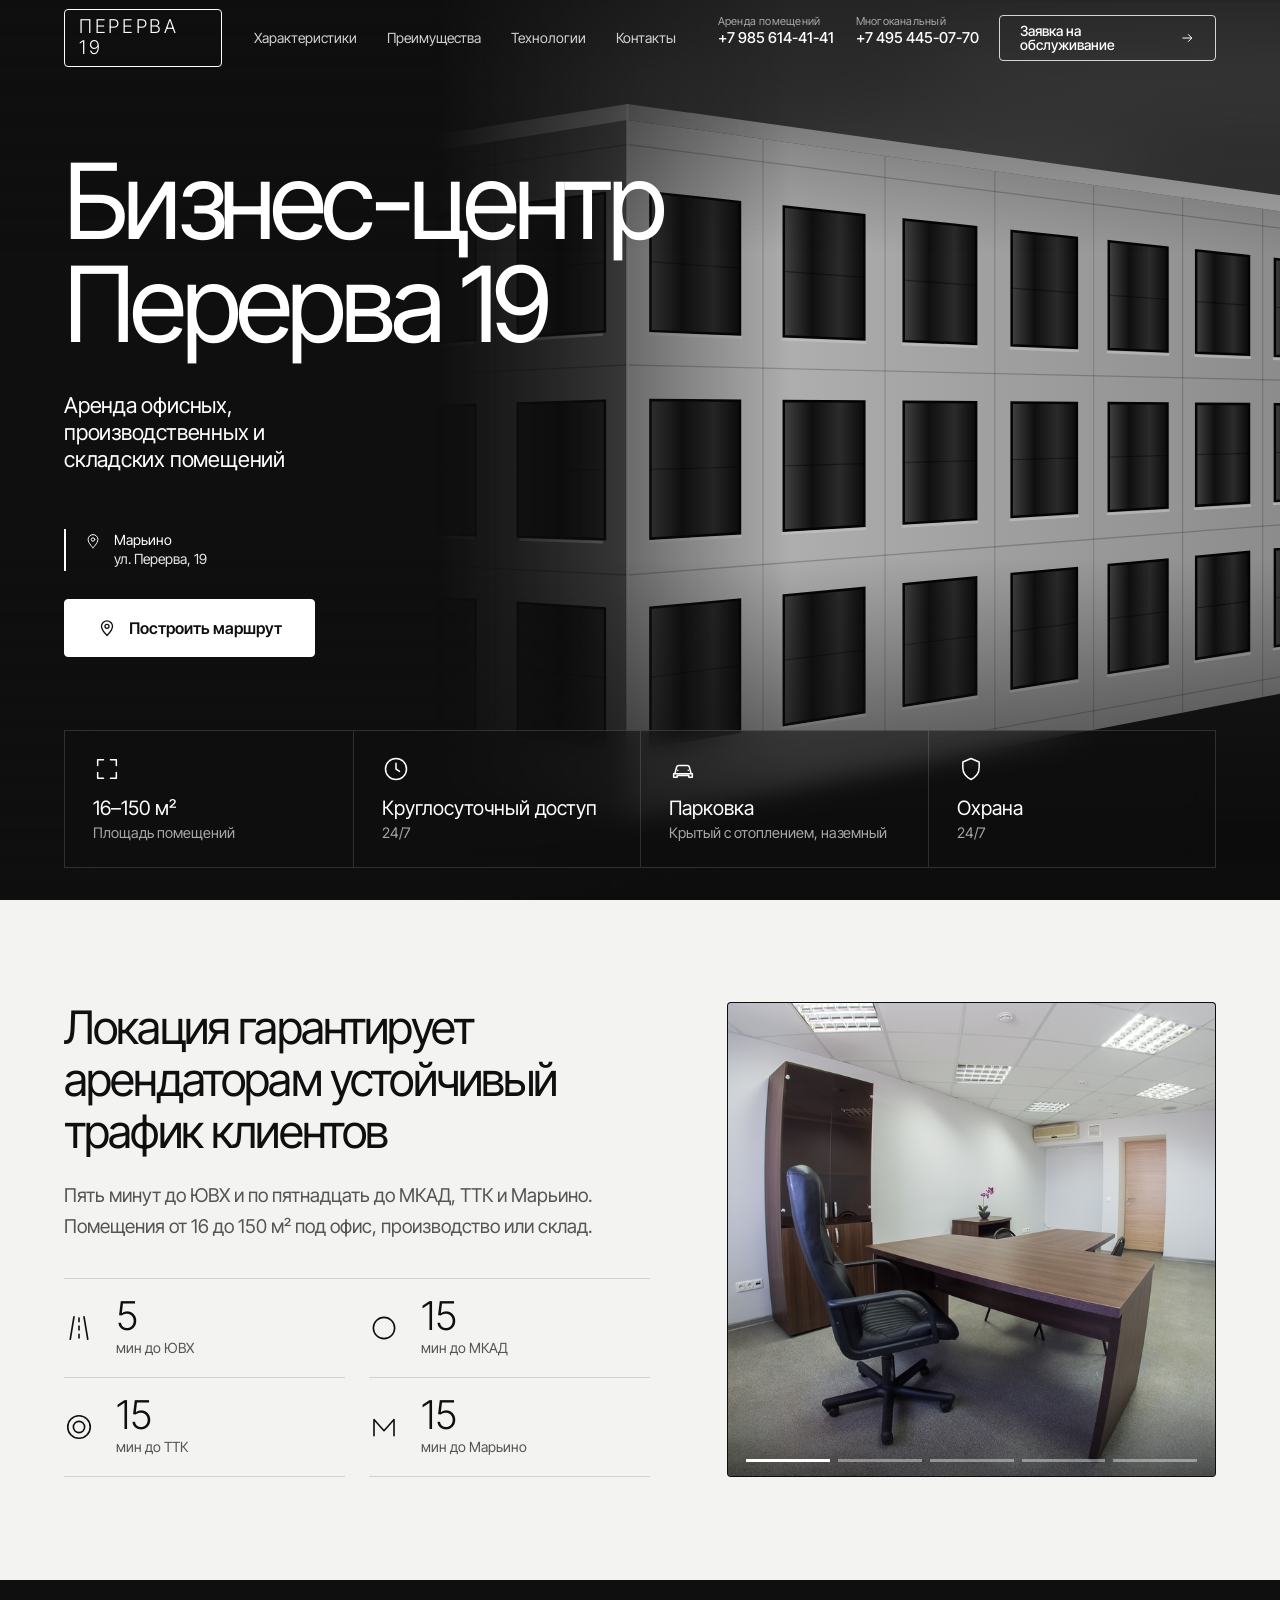
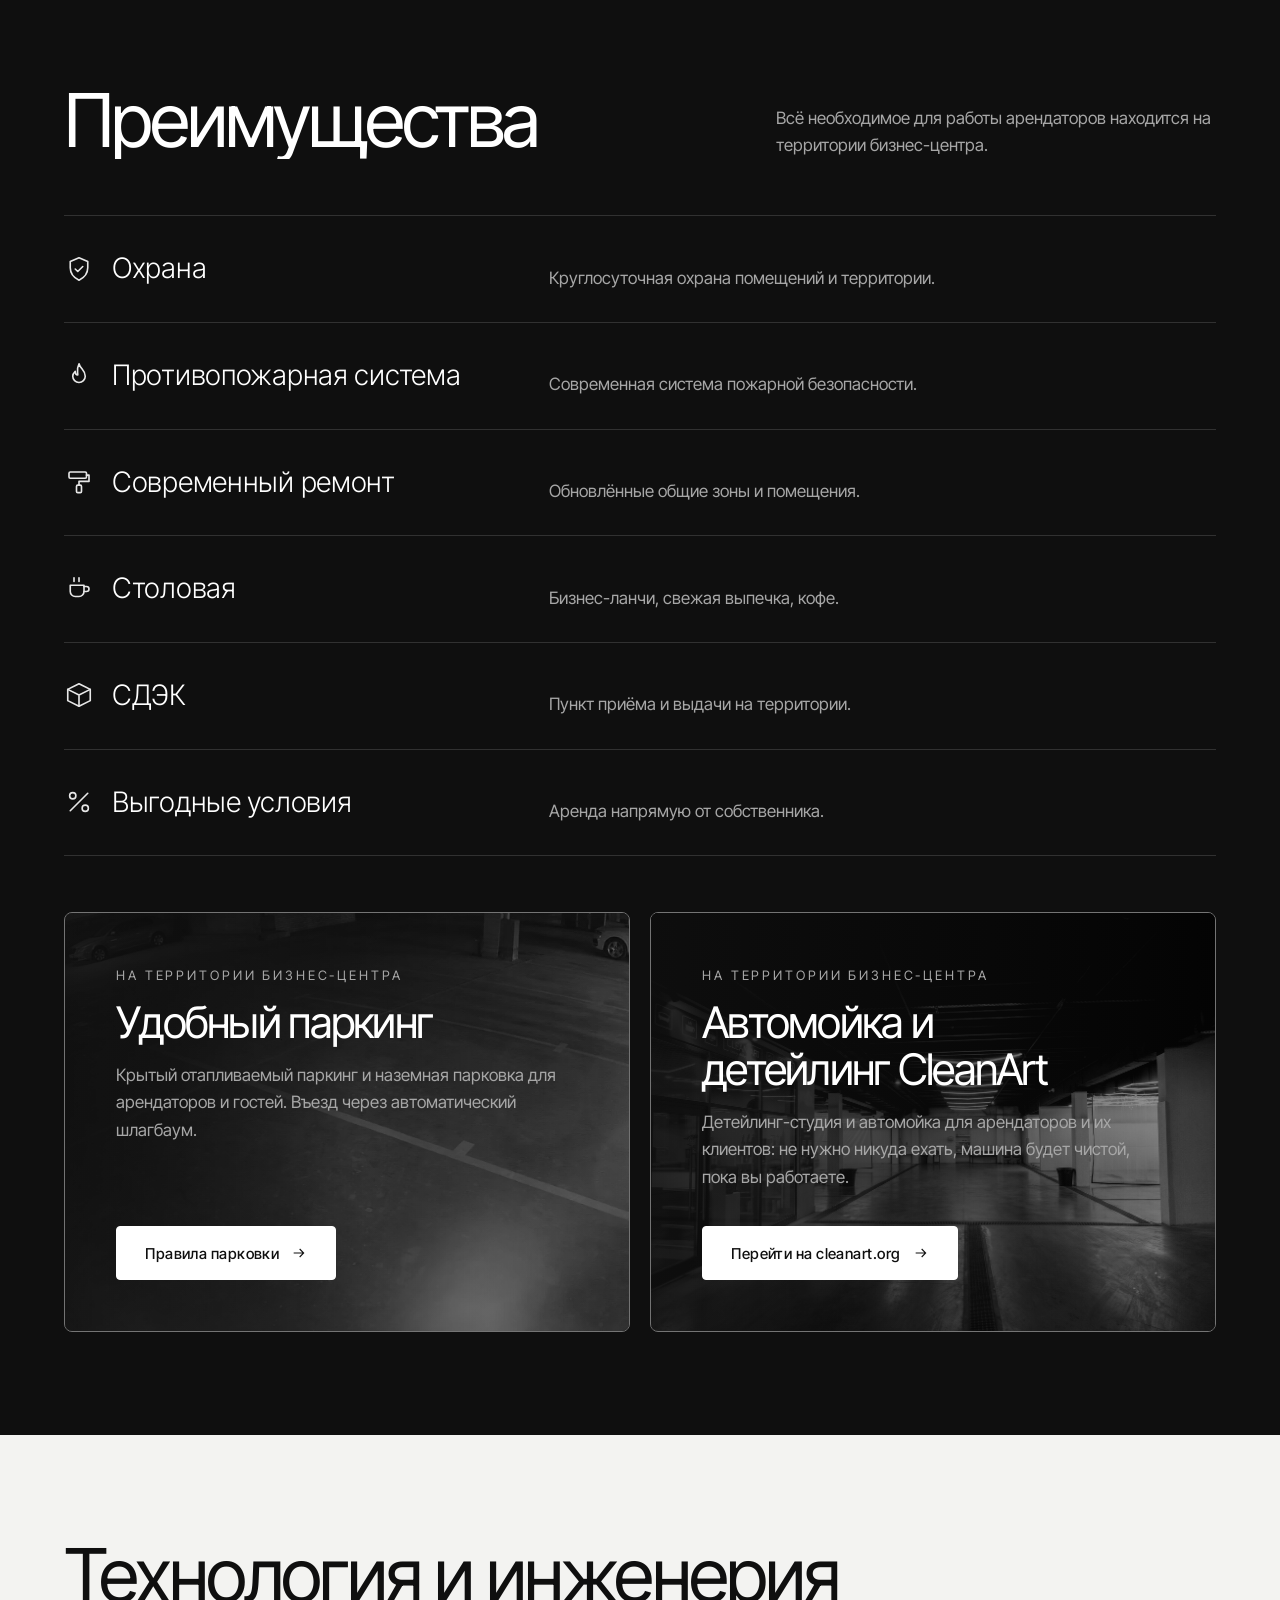
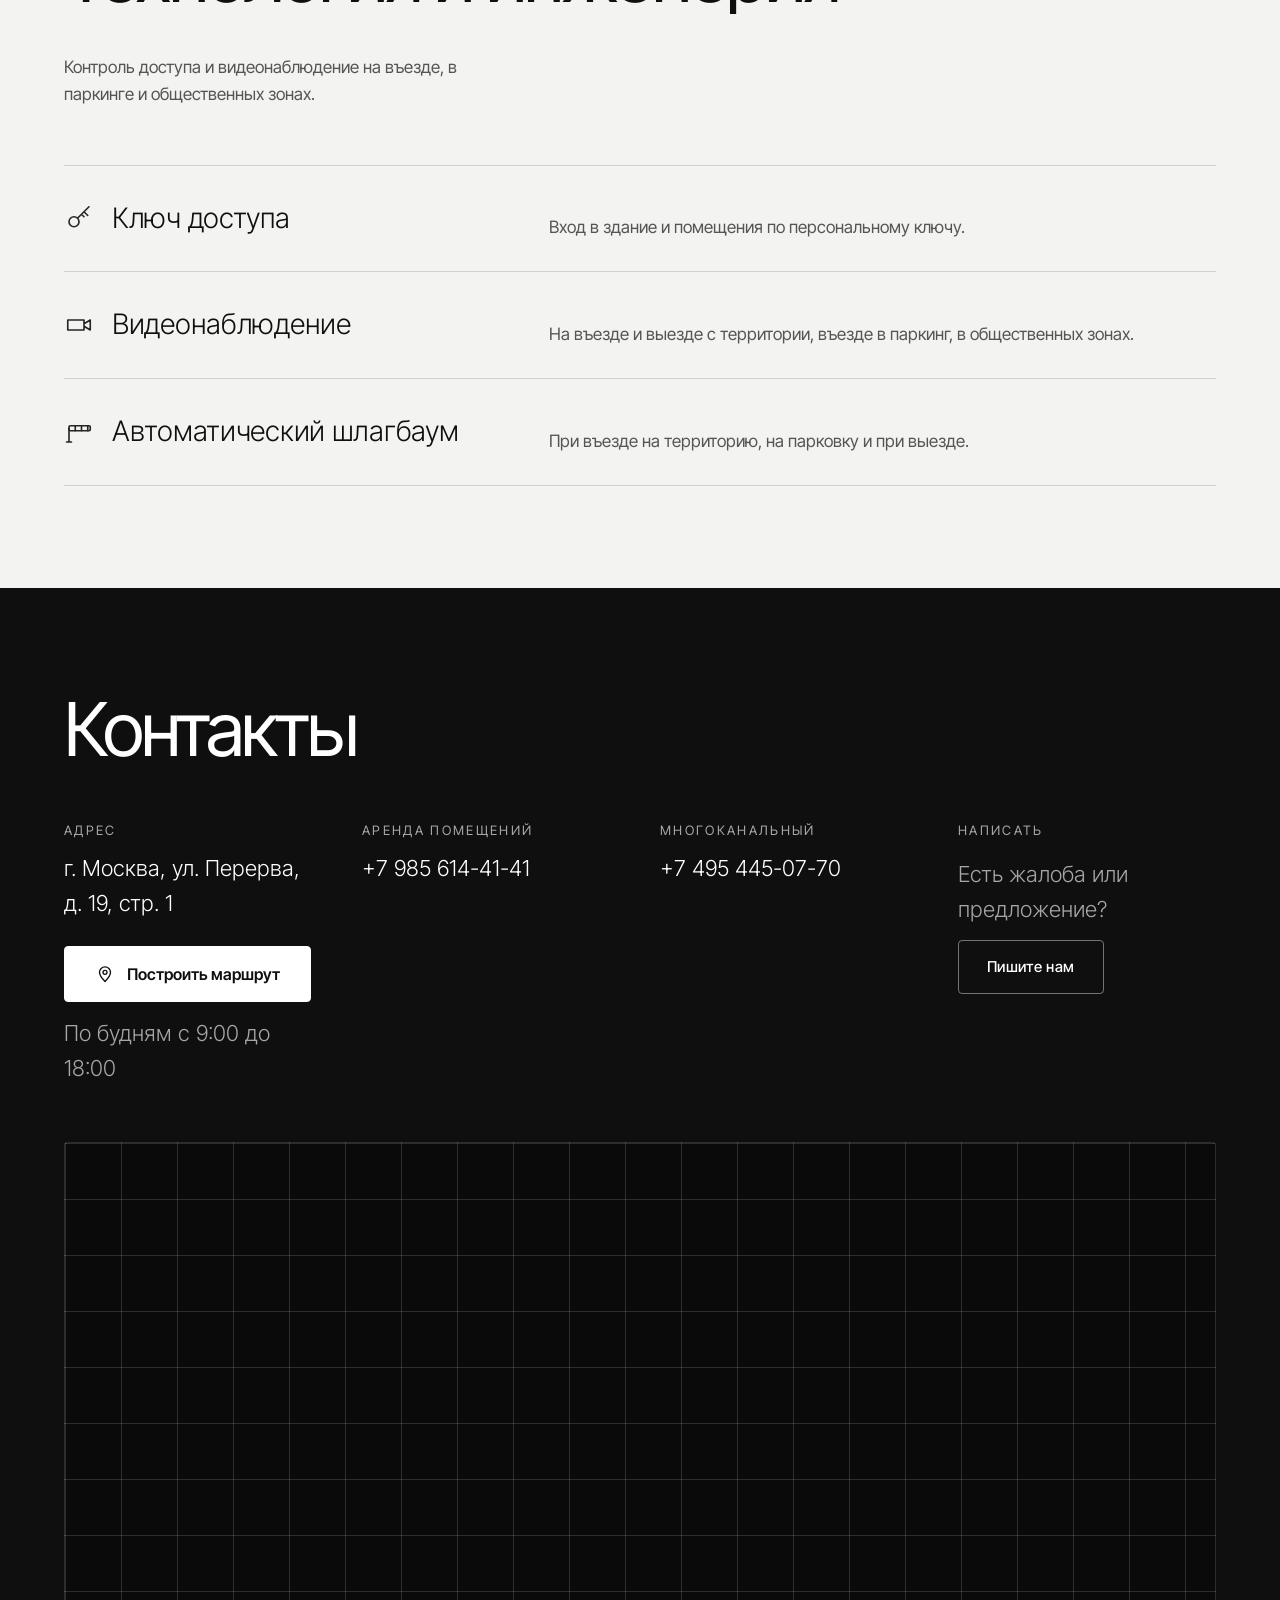
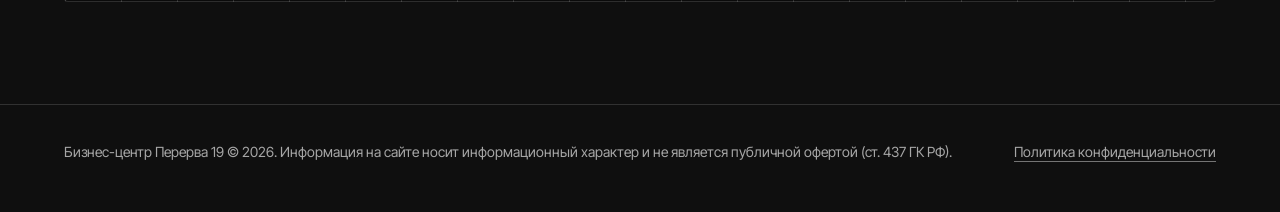
==== commit f63a9840: "Add files via upload changes" ====
--- a/index.html
+++ b/index.html
@@ -2,131 +2,23 @@
 <meta name="viewport" content="width=device-width, initial-scale=1, viewport-fit=cover">
 <link rel="preconnect" href="https://fonts.googleapis.com"><link rel="preconnect" href="https://fonts.gstatic.com" crossorigin>
 <link href="https://fonts.googleapis.com/css2?family=Inter+Tight:wght@300;400;500;600&amp;family=Exo+2:wght@800&amp;subset=cyrillic&amp;display=swap" rel="stylesheet">
-<style>
-:root{--font:'Jost',system-ui,-apple-system,'Segoe UI',Roboto,Arial,sans-serif;--ease:cubic-bezier(.16,1,.3,1);--gut:clamp(20px,5vw,64px);--nav:76px;--r:4px;--sec:clamp(64px,8vw,120px)}
-*{box-sizing:border-box}html{scroll-behavior:smooth;scroll-padding-top:90px;height:auto}
-body{margin:0;background:#000;color:#fff;font:400 17px/1.6 var(--font);-webkit-font-smoothing:antialiased;overflow-x:hidden;padding-top:env(safe-area-inset-top,0px);padding-bottom:env(safe-area-inset-bottom,0px)}
-h1,h2,h3{margin:0;font-weight:200;line-height:1.04;letter-spacing:-.02em;text-wrap:balance}p{margin:0}a{color:inherit}
-.dark{--bg:#000;--fg:#fff;--fg2:#b3b3b3;--line:rgba(255,255,255,.14);--line2:rgba(255,255,255,.4);--dim:#262626}
-.light{--bg:#fff;--fg:#000;--fg2:#474747;--line:rgba(0,0,0,.12);--line2:rgba(0,0,0,.45);--dim:#dadada}
-section,footer{background:var(--bg);color:var(--fg)}
-.wrap{max-width:1448px;margin:auto;padding:0 var(--gut)}
-.btn{display:inline-flex;align-items:center;justify-content:center;min-height:54px;padding:0 28px;border:1px solid var(--fg);border-radius:var(--r);font:500 15px/1 var(--font);letter-spacing:.03em;text-decoration:none;transition:.45s var(--ease)}
-.solid{background:var(--fg);color:var(--bg)}.solid:hover{background:transparent;color:var(--fg)}
-.line{border-color:var(--line2)}.line:hover{background:var(--fg);color:var(--bg)}
-.nav{position:fixed;inset:0 0 auto;z-index:9;height:var(--nav);padding-top:env(safe-area-inset-top,0px);color:#fff;transition:.5s var(--ease)}
-.nav.on{background:rgba(0,0,0,.82);backdrop-filter:blur(16px);border-bottom:1px solid rgba(255,255,255,.09)}
-.nav .wrap{height:100%;display:flex;align-items:center;gap:32px}
-.logo{font-weight:300;font-size:19px;letter-spacing:.14em;text-transform:uppercase;text-decoration:none;border:1px solid #fff;border-radius:var(--r);padding:7px 14px;line-height:1.1}
-.nav nav{margin-left:auto;display:flex;gap:30px}.nav nav a{font-size:15px;text-decoration:none;opacity:.75;transition:.3s}.nav nav a:hover{opacity:1}
-.ph{font-weight:500;text-decoration:none;white-space:nowrap}
-.hero{position:relative;min-height:100svh;display:flex;flex-direction:column;justify-content:flex-end;padding:140px 0 56px;overflow:hidden;background:#000}
-.beam{position:absolute;inset:0;pointer-events:none;background:radial-gradient(ellipse 38% 70% at 72% 0,rgba(255,255,255,.34),rgba(255,255,255,.07) 55%,transparent 75%),radial-gradient(ellipse 30% 8% at 72% 88%,rgba(255,255,255,.22),transparent 70%);clip-path:none}
-.beam:after{content:"";position:absolute;left:calc(72% - 1px);top:0;width:2px;height:6px;background:#fff;box-shadow:0 0 60px 30px rgba(255,255,255,.55)}
-
-.hero h1{font-size:clamp(44px,7.4vw,118px);margin:0 0 28px;max-width:11ch}
-.eyebrow{font-size:13px;letter-spacing:.22em;text-transform:uppercase;color:var(--fg2);margin-bottom:22px}
-.lede{font-size:clamp(17px,1.3vw,19px);color:var(--fg2);max-width:620px}
-.acts{display:flex;gap:14px;flex-wrap:wrap;margin-top:36px}
-.meta{display:flex;gap:56px;flex-wrap:wrap;margin:64px 0 0;padding-top:24px;border-top:1px solid var(--line)}
-.meta dt{font-size:13px;letter-spacing:.16em;text-transform:uppercase;color:var(--fg2)}.meta dd{margin:4px 0 0;font-size:19px}
-.sec{padding:var(--sec) 0}
-.lit{background-image:linear-gradient(100deg,var(--fg) 42%,var(--dim) 58%);background-size:260% 100%;background-position:100% 0;-webkit-background-clip:text;background-clip:text;color:transparent;transition:background-position 1.9s var(--ease)}.lit.in{background-position:0 0}
-h2{font-size:clamp(40px,5.8vw,92px)}
-.grid{display:grid;grid-template-columns:1.2fr 1fr;gap:clamp(32px,6vw,100px);align-items:start}
-.grid h2{font-size:clamp(30px,3.6vw,54px);line-height:1.12}
-.grid p{margin-top:24px;color:var(--fg2);font-size:19px}
-.spec h3{font-size:13px;font-weight:400;letter-spacing:.18em;text-transform:uppercase;color:var(--fg2);margin-bottom:12px}
-.spec dl{margin:0}.spec div{display:flex;justify-content:space-between;gap:20px;padding:16px 0;border-top:1px solid var(--line)}
-.spec dt{color:var(--fg2)}.spec dd{margin:0;text-align:right}
-.head{display:flex;justify-content:space-between;align-items:end;gap:40px;flex-wrap:wrap;margin-bottom:56px}.head p{max-width:440px;color:var(--fg2)}
-ul.svc{list-style:none;margin:0;padding:0;border-bottom:1px solid var(--line)}
-.row{display:grid;grid-template-columns:1fr 1.4fr auto;gap:32px;align-items:baseline;padding:30px 0;border-top:1px solid var(--line);text-decoration:none;transition:padding .5s var(--ease)}
-a.row:hover{padding-left:16px}
-.row b{font-weight:300;font-size:clamp(22px,2.2vw,32px);letter-spacing:-.01em}.row span{color:var(--fg2)}.row i{font-style:normal;white-space:nowrap}
-.loc{display:grid;grid-template-columns:repeat(4,1fr);gap:0;border-top:1px solid var(--line);margin-top:56px}
-.loc div{padding:28px 0;border-bottom:1px solid var(--line)}.loc b{display:block;font-weight:200;font-size:clamp(40px,5vw,76px);line-height:1}.loc span{color:var(--fg2)}
-.cts{display:grid;grid-template-columns:repeat(4,1fr);gap:40px;margin-top:56px}
-.cts h3{font-size:13px;font-weight:400;letter-spacing:.18em;text-transform:uppercase;color:var(--fg2);margin-bottom:14px}.cts p,.cts a{font-size:22px;font-weight:300;display:block;text-decoration:none}
-footer{padding:36px 0 48px;color:var(--fg2);font-size:14px;border-top:1px solid var(--line)}
-@media(max-width:860px){.nav nav{display:none}.nav .ph{margin-left:auto}.grid,.cts{grid-template-columns:1fr}.row{grid-template-columns:1fr;gap:8px}.loc{grid-template-columns:1fr 1fr}.meta{gap:28px}}
-.map{position:relative;display:block;margin-top:56px;height:clamp(280px,38vw,460px);border:1px solid var(--line);border-radius:var(--r);overflow:hidden;text-decoration:none;background-color:#0a0a0a;background-image:linear-gradient(var(--line) 1px,transparent 1px),linear-gradient(90deg,var(--line) 1px,transparent 1px);background-size:56px 56px;transition:border-color .45s var(--ease)}.map:hover{border-color:var(--line2)}.map:before{content:"";position:absolute;inset:0;background:radial-gradient(circle at 50% 50%,rgba(255,255,255,.18),transparent 45%)}.map svg{position:absolute;left:50%;top:50%;width:44px;height:44px;margin:-44px 0 0 -22px;fill:none;stroke:#fff;stroke-width:1.5}.map span{position:absolute;left:24px;bottom:22px;font-size:15px;letter-spacing:.03em}.map em{position:absolute;right:24px;bottom:22px;font-style:normal;font-size:15px;text-decoration:underline;text-decoration-color:var(--line2);text-underline-offset:.28em}.pp{color:inherit;text-underline-offset:.28em;text-decoration-color:var(--line2)}.pp:hover{text-decoration-color:currentColor}footer .wrap{display:flex;gap:16px 40px;justify-content:space-between;flex-wrap:wrap}
-@media(prefers-reduced-motion:reduce){.beam{animation:none}.lit{transition:none}}
-
-.f label{display:block;font-size:12px;letter-spacing:.14em;text-transform:uppercase;color:var(--fg2);margin:13px 0 2px}
-.f input,.f select,.f textarea{width:100%;background:transparent;border:0;border-bottom:1px solid var(--line2);border-radius:0;padding:8px 0;color:var(--fg);font:300 17px var(--font);outline:0;transition:border-color .3s}
-.f input:focus,.f select:focus,.f textarea:focus{border-color:var(--fg)}.f textarea{resize:vertical;min-height:68px}.f select option{color:#000}
-.f .chk{display:flex;gap:12px;align-items:flex-start;font-size:13px;letter-spacing:0;text-transform:none;margin:16px 0}.f .chk input{width:auto;margin-top:4px;accent-color:var(--fg)}
-.f button{cursor:pointer;margin-top:6px;min-height:48px;background:var(--fg);color:var(--bg)}.f button:hover{background:transparent;color:var(--fg)}
-.ok{display:none;margin-top:12px;color:var(--fg2)}.ok.show{display:block}
-.note{font-size:14px;color:var(--fg2);margin-top:14px}
-dialog{border:1px solid var(--line);border-radius:8px;padding:clamp(16px,2.6vw,30px);width:min(600px,calc(100% - 32px));max-height:92vh;overflow:auto;background:var(--bg);color:var(--fg)}dialog::backdrop{background:rgba(0,0,0,.72)}
-dialog h2{font-size:clamp(24px,2.8vw,32px);margin-bottom:6px}dialog p{font-size:16px;line-height:1.5}.x{position:absolute;right:18px;top:12px;background:none;border:0;color:var(--fg);font-size:30px;line-height:1;cursor:pointer;font-weight:200}
-.map iframe{position:absolute;inset:0;width:100%;height:100%;border:0;filter:grayscale(1) contrast(1.05)}.map:before{display:none}.maplink{display:inline-block;margin-top:14px;font-size:15px;text-underline-offset:.28em}
-@media(max-width:1100px){.cts{grid-template-columns:repeat(2,1fr)!important}}@media(max-width:860px){.cts{grid-template-columns:1fr!important}}
-
-:root{--font:'Inter Tight','Inter',system-ui,-apple-system,'Segoe UI',Roboto,Arial,sans-serif}
-body{background:#0f0f0f}
-.dark{--bg:#0f0f0f;--fg:#fff;--fg2:#a6a6a6;--line:rgba(255,255,255,.14);--line2:rgba(255,255,255,.42);--dim:#2c2c2c}.light{--bg:#f3f3f1;--fg:#0f0f0f;--fg2:#555;--line:rgba(0,0,0,.14);--line2:rgba(0,0,0,.45);--dim:#d2d2d0}
-h1,h2,h3{font-weight:400;letter-spacing:-.04em}.loc b{font-weight:300}.row b{font-weight:300}.cts p,.cts a{font-weight:300}
-/* logo: framed mark from the base rule */
-.nav nav{margin:0 auto}.nav nav a{opacity:.8;font-size:14px}.nav .btn{min-height:46px;padding:0 20px;font-size:14px;letter-spacing:0;color:#fff;background:transparent;gap:12px;cursor:pointer;border:1px solid rgba(255,255,255,.8);border-radius:4px}.nav .btn:hover{background:#fff;color:#000}
-.hero{min-height:100svh;padding:0;display:block;position:relative;overflow:hidden;background:#0f0f0f}
-.hbg{position:absolute;top:0;right:0;bottom:0;width:66%;background-size:cover;background-position:center;filter:grayscale(1) brightness(.85) contrast(1.05);-webkit-mask-image:linear-gradient(to right,transparent,#000 42%);mask-image:linear-gradient(to right,transparent,#000 42%)}
-.hero:after{content:"";position:absolute;inset:0;background:linear-gradient(to bottom,rgba(15,15,15,.55),transparent 28%,transparent 62%,rgba(15,15,15,.85));pointer-events:none}
-.hw{position:relative;z-index:2;min-height:100svh;display:flex;flex-direction:column;justify-content:space-between;padding-top:150px;padding-bottom:max(32px,env(safe-area-inset-bottom,0px))}
-.hero h1{font-size:clamp(46px,8.2vw,132px);line-height:.98;margin:0 0 36px;max-width:none;font-weight:400;letter-spacing:-.045em}
-.hero .lede{font-size:clamp(18px,1.7vw,26px);color:#fff;font-weight:400;max-width:12em;line-height:1.25;letter-spacing:-.01em}
-.hloc{display:flex;gap:12px;align-items:flex-start;margin-top:56px;padding:2px 0 2px 18px;border-left:2px solid #fff;font-size:14px;line-height:1.35}.hloc svg{width:18px;height:18px;flex:none;margin-top:1px}.hloc small{color:var(--fg2);font-size:14px}.cts .soc{display:flex;align-items:center;gap:14px;margin-top:12px}.cts .soc svg{width:28px;height:28px;flex:none;fill:none;stroke:currentColor;stroke-width:1.4;stroke-linecap:round;stroke-linejoin:round}.ni{display:inline-flex;align-items:center;justify-content:center;width:46px;height:46px;border-radius:4px;color:#fff;opacity:.85;transition:.3s}.ni:hover{opacity:1;background:rgba(255,255,255,.12)}.ni svg{width:24px;height:24px;fill:none;stroke:currentColor;stroke-width:1.4;stroke-linecap:round;stroke-linejoin:round}.ph2{display:flex;gap:22px;margin:0 8px 0 10px}.ph2 a{display:flex;flex-direction:column;text-decoration:none;font-size:15px;font-weight:500;line-height:1.25;white-space:nowrap;color:#fff;transition:opacity .3s}.ph2 a:hover{opacity:.75}.ph2 small{font-size:11px;font-weight:400;color:#a6a6a6;letter-spacing:.02em}@media(max-width:1240px){.nav nav{display:none}}@media(max-width:860px){.ph2{display:none}}.nbtns{display:flex;gap:12px;margin-left:auto}.nbtns .btn{margin-left:0!important;gap:12px}.sm{display:none}@media(max-width:640px){.lg{display:none}.sm{display:inline}.nav .btn{padding:0 14px;min-height:42px;font-size:13px}.nav .wrap{gap:12px}.nbtns{gap:6px}.ni{width:34px;height:42px}.ni svg{width:22px;height:22px}.nav .logo{font-size:17px}.nav .btn{padding:0 11px}}@media(max-width:420px){.nav .btn svg{display:none}}.hrow{display:flex;flex-direction:column;align-items:flex-start;gap:28px;margin-top:56px}.hrow .hloc{margin-top:0}.route{min-height:58px;padding:0 32px;gap:12px;background:#fff;color:#0f0f0f;border-color:#fff;font-weight:600;font-size:16px;letter-spacing:0;animation:up 1.2s var(--ease) .6s both,pulse 2.8s ease-out 2.4s infinite}.route:hover{background:transparent;color:#fff}@keyframes pulse{0%{box-shadow:0 0 0 0 rgba(255,255,255,.55)}70%,100%{box-shadow:0 0 0 18px rgba(255,255,255,0)}}@media(max-width:860px){.hrow{margin-top:32px}}@media(prefers-reduced-motion:reduce){.route{animation:none}}.loc svg{display:block;width:38px;height:38px;margin:0;grid-row:1/3;align-self:center;flex:none;fill:none;stroke:currentColor;stroke-width:1.3;stroke-linecap:round;stroke-linejoin:round}.feat{display:grid;grid-template-columns:1fr 1fr;gap:20px;margin-top:56px}.washc{display:grid;grid-template-columns:1fr;gap:32px;align-content:space-between;padding:clamp(28px,4vw,56px);border:1px solid var(--line2);border-radius:8px;background:linear-gradient(120deg,rgba(255,255,255,.07),rgba(255,255,255,.01))}.washc h3{font-size:clamp(28px,3.4vw,52px);line-height:1.08}.washc p{color:var(--fg2);margin-top:16px;max-width:520px}.washc .eyebrow{margin:0 0 14px}.washc .btn{justify-self:start;gap:12px}@media(max-width:860px){.feat{grid-template-columns:1fr}}
-.strip{display:grid;grid-template-columns:repeat(4,1fr);margin-top:40px;border:1px solid var(--line);background:rgba(15,15,15,.55);backdrop-filter:blur(12px);-webkit-backdrop-filter:blur(12px)}
-.strip>div{padding:24px 28px;min-height:112px;display:flex;flex-direction:column;justify-content:flex-start;gap:6px;border-left:1px solid var(--line)}.strip>div:first-child{border-left:0}
-.strip svg{width:28px;height:28px;margin-bottom:8px}.strip b{font-weight:400;font-size:clamp(19px,1.55vw,23px);line-height:1.15}.strip span{color:var(--fg2);font-size:clamp(14.5px,1.1vw,16px);margin-top:-2px;line-height:1.3}
-@media(max-width:860px){.hbg{width:100%;opacity:.55;-webkit-mask-image:none;mask-image:none}.strip{grid-template-columns:1fr 1fr}.strip>div:nth-child(3){border-left:0}.strip>div:nth-child(n+3){border-top:1px solid var(--line)}.hw{padding-top:120px}.nav nav{display:none}.nav .btn{margin-left:auto}.hloc{margin-top:32px}}
-
-.loc div{display:grid;grid-template-columns:auto 1fr;column-gap:22px;align-items:center;align-content:center}.loc b,.loc span{grid-column:2}
-@keyframes up{from{opacity:0;transform:translateY(34px)}to{opacity:1;transform:none}}
-@keyframes fade{from{opacity:0}to{opacity:1}}
-@keyframes bgin{from{opacity:0;transform:scale(1.07)}to{opacity:1;transform:none}}
-.nav{animation:fade 1.2s ease both}.hbg{animation:bgin 2s var(--ease) both}
-.hero h1,.hero .lede,.hloc{animation:up 1.2s var(--ease) both}.hero h1{animation-delay:.15s}.hero .lede{animation-delay:.4s}.hloc{animation-delay:.55s}
-.strip>div{animation:stripIn .55s var(--ease) both}.strip>div:nth-child(1){animation-delay:.2s}.strip>div:nth-child(2){animation-delay:.45s}.strip>div:nth-child(3){animation-delay:.7s}.strip>div:nth-child(4){animation-delay:.95s}
-@keyframes stripIn{from{opacity:0;transform:translateY(32px) scale(.985)}60%{opacity:1}to{opacity:1;transform:none}}
-.rv{opacity:0;transform:translateY(30px);transition:opacity .9s var(--ease),transform .9s var(--ease);transition-delay:var(--d,0s)}.rv.in{opacity:1;transform:none}
-.row.rv{transition:opacity .9s var(--ease),transform .9s var(--ease),padding .5s var(--ease)}
-/* feature cards: rise reveal via animation, buttons keep .btn hover speed (0.45s) */
-.feat>.washc.rv{opacity:0;transform:translateY(26px) scale(.992);background-position:50% 62%;transition:opacity .8s var(--ease),transform 1s var(--ease),background-position 2.2s var(--ease)}
-.feat>.washc.rv.in{opacity:1;transform:none;background-position:50% 50%;transition:opacity .8s var(--ease),transform 1s var(--ease),background-position 2.2s var(--ease)}
-.feat>.washc.rv>div{position:relative;z-index:2;opacity:0;transform:translateY(22px)}
-.feat>.washc.rv>a{position:relative;z-index:2;opacity:0;transform:translateY(16px)}
-.feat>.washc.rv.in>div{animation:featRise .8s var(--ease) .15s both}
-.feat>.washc.rv.in>a{animation:featRise .7s var(--ease) .28s both}
-@keyframes featRise{from{opacity:0;transform:translateY(22px)}to{opacity:1;transform:none}}
-@media(prefers-reduced-motion:reduce){.rv{opacity:1;transform:none;transition:none}.nav,.hbg,.hero h1,.hero .lede,.hloc,.strip>div{animation:none}.feat>.washc.rv{opacity:1;transform:none;background-position:50% 50%;transition:none}.feat>.washc.rv>div,.feat>.washc.rv>a{opacity:1;transform:none;animation:none}}
-
-.row b{display:flex;align-items:center;gap:18px}.row b svg{width:30px;height:30px;flex:none;fill:none;stroke:currentColor;stroke-width:1.3;stroke-linecap:round;stroke-linejoin:round;opacity:.9}
-.washc{position:relative;overflow:hidden;min-height:420px;background-size:cover;background-position:center}
-#parking{background-image:linear-gradient(90deg,rgba(15,15,15,.93),rgba(15,15,15,.55) 70%,rgba(15,15,15,.25)),url([data-uri])}
-#wash{background-image:linear-gradient(90deg,rgba(15,15,15,.93),rgba(15,15,15,.55) 70%,rgba(15,15,15,.25)),url([data-uri])}
-@media(max-width:860px){.row b svg{width:26px;height:26px}.washc{min-height:360px}}
-/* short viewports: keep the whole hero (incl. the four cells) above the fold */
-@media(max-height:820px){.hw{padding-top:110px;padding-bottom:24px}.hero h1{font-size:clamp(40px,6.6vw,92px);margin-bottom:26px}.hrow{margin-top:34px;gap:22px}.route{min-height:52px;padding:0 28px}.strip{margin-top:26px}.strip>div{padding:16px 22px;min-height:96px}.strip svg{width:24px;height:24px;margin-bottom:4px}}
-@media(max-height:700px){.hw{padding-top:96px}.hero h1{font-size:clamp(36px,5.8vw,80px);margin-bottom:22px}.hero .lede{font-size:clamp(16px,1.35vw,20px)}.hrow{margin-top:26px;gap:16px}.strip{margin-top:20px}.strip>div{padding:12px 18px}}
-</style></head><body>
+<link rel="stylesheet" href="style.css"></head><body>
 <header class="nav" id="nav"><div class="wrap"><a class="logo" href="#top">Перерва 19</a>
 <nav><a href="#about">Характеристики</a><a href="#preim">Преимущества</a><a href="#teh">Технологии</a><a href="#kont">Контакты</a></nav>
-<div class="nbtns"><a class="ni" href="https://wa.me/79256144141" aria-label="WhatsApp"><svg viewBox="0 0 24 24" aria-hidden="true"><path d="M3.500 20.500l1.300-4.400A8.500 8.500 0 1 1 8 19.300z"/><path d="M9 8.500c0 3.500 3 6.500 6.500 6.500l1-1.500-2-1-1 .8c-1-.5-2-1.500-2.500-2.500l.8-1-1-2z"/></svg></a><a class="ni" href="https://t.me/+79256144141" aria-label="Telegram"><svg viewBox="0 0 24 24" aria-hidden="true"><path d="M21.500 3.500 2.800 10.700l5.400 2 2.100 6.300 3.200-3.800 4.800 3.600z"/><path d="M8.200 12.700l13.300-9.200"/></svg></a><div class="ph2"><a href="tel:+79856144141"><small>Аренда помещений</small>+7 985 614-41-41</a><a href="tel:+74954450770"><small>Многоканальный</small>+7 495 445-07-70</a></div><a class="btn line navbtn" href="serviceRequest.html"><span class="lg">Заявка на обслуживание</span><span class="sm">Заявка</span><svg viewBox="0 0 24 24" width="16" height="16" aria-hidden="true" fill="none" stroke="currentColor" stroke-width="1.6"><path d="M4 12h15M13 6l6 6-6 6"/></svg></a></div></div></header>
+<div class="nbtns"><div class="ph2"><a href="tel:+79856144141"><small>Аренда помещений</small>+7 985 614-41-41</a><a href="tel:+74954450770"><small>Многоканальный</small>+7 495 445-07-70</a></div><a class="btn line navbtn" href="serviceRequest.html"><span class="lg">Заявка на обслуживание</span><span class="sm">Заявка</span><svg viewBox="0 0 24 24" width="16" height="16" aria-hidden="true" fill="none" stroke="currentColor" stroke-width="1.6"><path d="M4 12h15M13 6l6 6-6 6"/></svg></a></div></div></header>
 <main id="top">
 <section class="hero dark"><div class="hbg" style="background-image:url([data-uri])"></div><div class="wrap hw">
 <div class="htop"><h1>Бизнес-центр<br>Перерва&nbsp;19</h1>
 <p class="lede">Аренда офисных, производственных и складских помещений</p>
-<div class="hrow"><div class="hloc"><svg viewBox="0 0 24 24" fill="none" stroke="currentColor" stroke-width="1.3" stroke-linecap="round" stroke-linejoin="round" aria-hidden="true"><path d="M12 21s-6.500-6-6.500-11a6.500 6.500 0 0 1 13 0c0 5-6.500 11-6.500 11z"/><circle cx="12" cy="10" r="2.300"/></svg><span>Марьино<br><small>ул. Перерва, 19</small></span></div><a class="btn solid route" href="https://yandex.ru/maps/213/moscow/?ll=37.732188%2C55.655082&amp;mode=routes&amp;rtext=~55.655518%2C37.730957&amp;rtt=auto&amp;z=17"><svg viewBox="0 0 24 24" width="20" height="20" fill="none" stroke="currentColor" stroke-width="1.6" stroke-linecap="round" stroke-linejoin="round" aria-hidden="true"><circle cx="6" cy="18" r="2.500"/><path d="M6 15.500V12a3 3 0 0 1 3-3h6a3 3 0 0 0 3-3V5.500M15.500 8 18 5.500 20.500 8"/></svg>Построить маршрут</a></div></div>
-<div class="strip"><div><svg viewBox="0 0 24 24" fill="none" stroke="currentColor" stroke-width="1.3" stroke-linecap="round" stroke-linejoin="round" aria-hidden="true"><path d="M4 9V4h5M20 9V4h-5M4 15v5h5M20 15v5h-5"/></svg><b>16–150 м²</b></div>
-<div><svg viewBox="0 0 24 24" fill="none" stroke="currentColor" stroke-width="1.3" stroke-linecap="round" stroke-linejoin="round" aria-hidden="true"><circle cx="12" cy="12" r="9"/><path d="M12 7v5l3 2"/></svg><b>Круглосуточный доступ</b></div>
-<div><svg viewBox="0 0 24 24" fill="none" stroke="currentColor" stroke-width="1.3" stroke-linecap="round" stroke-linejoin="round" aria-hidden="true"><path d="M5 16l1.500-5.500A2 2 0 0 1 8.400 9h7.200a2 2 0 0 1 1.900 1.500L19 16M4 16h16v3h-3v-1.500H7V19H4zM7.500 13h.01M16.500 13h.01"/></svg><b>Парковка</b></div>
-<div><svg viewBox="0 0 24 24" fill="none" stroke="currentColor" stroke-width="1.3" stroke-linecap="round" stroke-linejoin="round" aria-hidden="true"><path d="M12 3l7 3v5c0 5-3 8-7 10-4-2-7-5-7-10V6z"/></svg><b>Охрана</b></div></div></div></section>
-<section class="sec light" id="about"><div class="wrap grid"><div><h2 class="lit">Локация гарантирует арендаторам устойчивый трафик клиентов</h2><p>Пять минут до ЮВХ и по пятнадцать до МКАД, ТТК и Марьино. Помещения от 16 до 150 м² под офис, производство или склад.</p></div>
-<div class="spec"><h3>Характеристики</h3><dl><div><dt>Площадь помещений</dt><dd>16–150 м²</dd></div><div><dt>Доступ</dt><dd>24/7</dd></div><div><dt>Паркинг</dt><dd>крытый с отоплением, наземный</dd></div><div><dt>Охрана</dt><dd>круглосуточная</dd></div></dl></div></div>
-<div class="wrap loc" id="loc"><div><svg viewBox="0 0 24 24" aria-hidden="true"><path d="M8 3 5 21M16 3l3 18M12 4v3M12 10.500v3M12 17v3"/></svg><b>5</b><span>мин до ЮВХ</span></div><div><svg viewBox="0 0 24 24" aria-hidden="true"><circle cx="12" cy="12" r="8.500"/><path d="M10 3.500l3 2.500-3 2.500"/></svg><b>15</b><span>мин до МКАД</span></div><div><svg viewBox="0 0 24 24" aria-hidden="true"><circle cx="12" cy="12" r="9"/><circle cx="12" cy="12" r="4.500"/></svg><b>15</b><span>мин до ТТК</span></div><div><svg viewBox="0 0 24 24" aria-hidden="true"><path d="M4 19V6l8 9 8-9v13"/></svg><b>15</b><span>мин до Марьино</span></div></div></section>
+<div class="hrow"><div class="hloc"><svg viewBox="0 0 24 24" fill="none" stroke="currentColor" stroke-width="1.3" stroke-linecap="round" stroke-linejoin="round" aria-hidden="true"><path d="M12 21s-6.500-6-6.500-11a6.500 6.500 0 0 1 13 0c0 5-6.500 11-6.500 11z"/><circle cx="12" cy="10" r="2.300"/></svg><span>Марьино<br><small>ул. Перерва, 19</small></span></div><a class="btn solid route" href="https://yandex.ru/maps/213/moscow/?ll=37.732188%2C55.655082&amp;mode=routes&amp;rtext=~55.655518%2C37.730957&amp;rtt=auto&amp;z=17"><svg viewBox="0 0 24 24" width="20" height="20" fill="none" stroke="currentColor" stroke-width="1.6" stroke-linecap="round" stroke-linejoin="round" aria-hidden="true"><path d="M12 21s-6.6-6.4-6.6-11a6.6 6.6 0 0 1 13.2 0C18.6 14.6 12 21 12 21z"/><circle cx="12" cy="10" r="2.4"/></svg>Построить маршрут</a></div></div>
+<div class="strip"><div><svg viewBox="0 0 24 24" fill="none" stroke="currentColor" stroke-width="1.3" stroke-linecap="round" stroke-linejoin="round" aria-hidden="true"><path d="M4 9V4h5M20 9V4h-5M4 15v5h5M20 15v5h-5"/></svg><b>16–150 м²</b><span>Площадь помещений</span></div>
+<div><svg viewBox="0 0 24 24" fill="none" stroke="currentColor" stroke-width="1.3" stroke-linecap="round" stroke-linejoin="round" aria-hidden="true"><circle cx="12" cy="12" r="9"/><path d="M12 7v5l3 2"/></svg><b>Круглосуточный доступ</b><span>24/7</span></div>
+<div><svg viewBox="0 0 24 24" fill="none" stroke="currentColor" stroke-width="1.3" stroke-linecap="round" stroke-linejoin="round" aria-hidden="true"><path d="M5 16l1.500-5.500A2 2 0 0 1 8.400 9h7.200a2 2 0 0 1 1.900 1.500L19 16M4 16h16v3h-3v-1.500H7V19H4zM7.500 13h.01M16.500 13h.01"/></svg><b>Парковка</b><span>Крытый с отоплением, наземный</span></div>
+<div><svg viewBox="0 0 24 24" fill="none" stroke="currentColor" stroke-width="1.3" stroke-linecap="round" stroke-linejoin="round" aria-hidden="true"><path d="M12 3l7 3v5c0 5-3 8-7 10-4-2-7-5-7-10V6z"/></svg><b>Охрана</b><span>24/7</span></div></div></div></section>
+<section class="sec light" id="about"><div class="wrap grid"><div><h2 class="lit">Локация гарантирует арендаторам устойчивый трафик клиентов</h2><p>Пять минут до ЮВХ и по пятнадцать до МКАД, ТТК и Марьино. Помещения от 16 до 150 м² под офис, производство или склад.</p><div class="loc" id="loc"><div><svg viewBox="0 0 24 24" aria-hidden="true"><path d="M8 3 5 21M16 3l3 18M12 4v3M12 10.500v3M12 17v3"/></svg><b>5</b><span>мин до ЮВХ</span></div><div><svg viewBox="0 0 24 24" aria-hidden="true"><circle cx="12" cy="12" r="8.500"/></svg><b>15</b><span>мин до МКАД</span></div><div><svg viewBox="0 0 24 24" aria-hidden="true"><circle cx="12" cy="12" r="9"/><circle cx="12" cy="12" r="4.500"/></svg><b>15</b><span>мин до ТТК</span></div><div><svg viewBox="0 0 24 24" aria-hidden="true"><path d="M4 19V6l8 9 8-9v13"/></svg><b>15</b><span>мин до Марьино</span></div></div>
+</div>
+<div class="gal" id="gal" role="region" aria-roledescription="карусель" aria-label="Фотографии бизнес-центра"><div class="gal-track"><img src="images/komfort_1.jpg" alt="Офисное помещение в аренду"><img src="images/IMG_0248.jpeg" alt="Холл с турникетами на входе" class="is-on"><img src="images/DSC_1065-scaled.jpg" alt="Крытый отапливаемый паркинг"><img src="images/AX6B8749-min-scaled.jpg" alt="Столовая на территории бизнес-центра"><img src="images/post-moyki.jpg" alt="Автомойка и детейлинг CleanArt"></div><button class="gal-nav prev" type="button" aria-label="Предыдущее фото"><svg viewBox="0 0 24 24" width="18" height="18" fill="none" stroke="currentColor" stroke-width="1.6" stroke-linecap="round" stroke-linejoin="round" aria-hidden="true"><path d="M15 5l-7 7 7 7"/></svg></button><button class="gal-nav next" type="button" aria-label="Следующее фото"><svg viewBox="0 0 24 24" width="18" height="18" fill="none" stroke="currentColor" stroke-width="1.6" stroke-linecap="round" stroke-linejoin="round" aria-hidden="true"><path d="M9 5l7 7-7 7"/></svg></button><div class="gal-dots" role="tablist" aria-label="Выбор фотографии"><button type="button" role="tab" aria-selected="true" aria-label="Фото 1"></button><button type="button" role="tab" aria-selected="false" aria-label="Фото 2"></button><button type="button" role="tab" aria-selected="false" aria-label="Фото 3"></button><button type="button" role="tab" aria-selected="false" aria-label="Фото 4"></button><button type="button" role="tab" aria-selected="false" aria-label="Фото 5"></button></div></div></div>
+</section>
 <section class="sec dark" id="preim"><div class="wrap"><div class="head"><h2 class="lit">Преимущества</h2><p>Всё необходимое для работы арендаторов находится на территории бизнес-центра.</p></div>
 <ul class="svc">
 <li><div class="row"><b><svg viewBox="0 0 24 24" aria-hidden="true"><path d="M12 3l7 3v5c0 5-3 8-7 10-4-2-7-5-7-10V6z"/><path d="M9 12l2 2 4-4"/></svg>Охрана</b><span>Круглосуточная охрана помещений и территории.</span><i></i></div></li>
@@ -142,9 +34,9 @@
 <li><div class="row"><b><svg viewBox="0 0 24 24" aria-hidden="true"><path d="M3 8h13v8H3zM16 11l5-3v8l-5-3"/></svg>Видеонаблюдение</b><span>На въезде и выезде с территории, въезде в паркинг, в общественных зонах.</span><i></i></div></li>
 <li><div class="row"><b><svg viewBox="0 0 24 24" aria-hidden="true"><path d="M4 20V9M2 20h4"/><rect x="4" y="7" width="17" height="4" rx="1"/><path d="M9 7v4M14 7v4M19 7v4"/></svg>Автоматический шлагбаум</b><span>При въезде на территорию, на парковку и при выезде.</span><i></i></div></li></ul></div></section>
 <section class="sec dark" id="kont"><div class="wrap"><h2 class="lit">Контакты</h2>
-<div class="cts"><div><h3>Адрес</h3><p>г. Москва, ул. Перерва, д. 19, стр. 1</p><a href="https://yandex.ru/maps/213/moscow/?ll=37.732188%2C55.655082&amp;mode=routes&amp;rtext=~55.655518%2C37.730957&amp;rtt=auto&amp;z=17" style="margin-top:12px;text-decoration:underline;text-underline-offset:.28em">Построить маршрут</a><p class="note">По будням с 9:00 до 18:00</p></div>
+<div class="cts"><div><h3>Адрес</h3><p>г. Москва, ул. Перерва, д. 19, стр. 1</p><a class="btn solid route" href="https://yandex.ru/maps/213/moscow/?ll=37.732188%2C55.655082&amp;mode=routes&amp;rtext=~55.655518%2C37.730957&amp;rtt=auto&amp;z=17"><svg viewBox="0 0 24 24" width="20" height="20" fill="none" stroke="currentColor" stroke-width="1.6" stroke-linecap="round" stroke-linejoin="round" aria-hidden="true"><path d="M12 21s-6.6-6.4-6.6-11a6.6 6.6 0 0 1 13.2 0C18.6 14.6 12 21 12 21z"/><circle cx="12" cy="10" r="2.4"/></svg>Построить маршрут</a><p class="note">По будням с 9:00 до 18:00</p></div>
 <div><h3>Аренда помещений</h3><a href="tel:+79856144141">+7 985 614-41-41</a></div><div><h3>Многоканальный</h3><a href="tel:+74954450770">+7 495 445-07-70</a></div>
-<div><h3>Написать</h3><a class="soc" href="https://wa.me/79256144141"><svg viewBox="0 0 24 24" aria-hidden="true"><path d="M3.500 20.500l1.300-4.400A8.500 8.500 0 1 1 8 19.300z"/><path d="M9 8.500c0 3.500 3 6.500 6.500 6.500l1-1.500-2-1-1 .8c-1-.5-2-1.500-2.500-2.500l.8-1-1-2z"/></svg>WhatsApp</a><a class="soc" href="https://t.me/+79256144141"><svg viewBox="0 0 24 24" aria-hidden="true"><path d="M21.500 3.500 2.800 10.700l5.400 2 2.100 6.300 3.200-3.800 4.800 3.600z"/><path d="M8.200 12.700l13.300-9.200"/></svg>Telegram</a><p class="note" style="margin-top:20px">Есть жалоба или предложение?</p><button class="btn line" type="button" data-open style="margin-top:12px;color:var(--fg);cursor:pointer;background:transparent">Пишите нам</button></div></div>
+<div><h3>Написать</h3><p class="note" style="margin-top:20px">Есть жалоба или предложение?</p><button class="btn line" type="button" data-open style="margin-top:12px;color:var(--fg);cursor:pointer;background:transparent">Пишите нам</button></div></div>
 <div class="map"><iframe title="Карта: ул. Перерва, 19, стр. 1" src="https://yandex.ru/map-widget/v1/?ll=37.732188%2C55.655082&amp;z=17&amp;pt=37.730957%2C55.655518%2Cpm2rdl" loading="lazy" allowfullscreen></iframe></div></div></section></main><dialog id="fb" class="dark"><button class="x" aria-label="Закрыть">×</button><h2>Свяжитесь с нами</h2><p style="color:var(--fg2)">Если у вас возникли вопросы, жалобы или предложения, воспользуйтесь формой обратной связи.</p>
 <form class="f" data-s="Обратная связь 6tmp.ru"><label>Тема</label><select name="topic" data-l="Тема" required><option value="" selected disabled>Выберите тему</option><option>Вопрос по аренде</option><option>Предложение сотрудничества</option><option>Письмо директору</option><option>Пожелание к сервису</option></select>
 <label>Имя</label><input name="name" data-l="Имя" required autocomplete="name"><label>Телефон</label><input name="phone" data-l="Телефон" type="tel" inputmode="tel" required autocomplete="tel" data-mask="phone"><label>E-mail (необязательно)</label><input name="email" data-l="E-mail" type="email" autocomplete="email">
@@ -163,4 +55,20 @@
 if(!("IntersectionObserver" in window))return;
 var io=new IntersectionObserver(function(es){es.forEach(function(e){if(e.isIntersecting){e.target.classList.add("in");io.unobserve(e.target)}})},{threshold:.12,rootMargin:"0px 0px -6% 0px"});
 els.forEach(function(el){var i=Array.prototype.indexOf.call(el.parentNode.children,el);el.style.setProperty("--d",Math.min(i,6)*.09+"s");el.classList.add("rv");io.observe(el)})})();</script><script>(function(){function f(v){var d=v.replace(/[^0-9]/g,"");if(d.charAt(0)==="7"||d.charAt(0)==="8")d=d.slice(1);d=d.slice(0,10);var r="+7";if(d.length>0)r+=" ("+d.slice(0,3);if(d.length>2)r+=")";if(d.length>3)r+=" "+d.slice(3,6);if(d.length>6)r+="-"+d.slice(6,8);if(d.length>8)r+="-"+d.slice(8,10);return r}
-document.querySelectorAll('input[data-mask="phone"]').forEach(function(i){i.placeholder="+7 (___) ___-__-__";i.setAttribute("pattern","[+]7 [(][0-9]{3}[)] [0-9]{3}-[0-9]{2}-[0-9]{2}");i.title="Номер в формате +7 (XXX) XXX-XX-XX";i.addEventListener("input",function(e){var d=i.value.replace(/[^0-9]/g,"");if(e.inputType&&e.inputType.indexOf("delete")===0&&(d===""||d==="7"||d==="8")){i.value="";return}i.value=f(i.value)})})})();</script></body></html>+document.querySelectorAll('input[data-mask="phone"]').forEach(function(i){i.placeholder="+7 (___) ___-__-__";i.setAttribute("pattern","[+]7 [(][0-9]{3}[)] [0-9]{3}-[0-9]{2}-[0-9]{2}");i.title="Номер в формате +7 (XXX) XXX-XX-XX";i.addEventListener("input",function(e){var d=i.value.replace(/[^0-9]/g,"");if(e.inputType&&e.inputType.indexOf("delete")===0&&(d===""||d==="7"||d==="8")){i.value="";return}i.value=f(i.value)})})})();</script><script>(function(){
+var g=document.getElementById("gal");if(!g)return;
+var imgs=[].slice.call(g.querySelectorAll(".gal-track img")),dots=[].slice.call(g.querySelectorAll(".gal-dots button")),i=0,t=null,D=4500,x0=null;
+function show(n){i=(n+imgs.length)%imgs.length;imgs.forEach(function(im,k){im.classList.toggle("is-on",k===i)});dots.forEach(function(d,k){d.setAttribute("aria-selected",k===i?"true":"false")})}
+function stop(){if(t){clearInterval(t);t=null}}
+function start(){stop();t=setInterval(function(){show(i+1)},D)}
+g.addEventListener("mouseenter",stop);g.addEventListener("mouseleave",start);g.addEventListener("focusin",stop);g.addEventListener("focusout",start);
+dots.forEach(function(d,k){d.addEventListener("click",function(){show(k);start()})});
+var p=g.querySelector(".gal-nav.prev"),n2=g.querySelector(".gal-nav.next");
+if(p)p.addEventListener("click",function(){show(i-1);start()});
+if(n2)n2.addEventListener("click",function(){show(i+1);start()});
+g.addEventListener("touchstart",function(e){x0=e.touches[0].clientX},{passive:true});
+g.addEventListener("touchend",function(e){if(x0===null)return;var dx=e.changedTouches[0].clientX-x0;if(Math.abs(dx)>40){show(i+(dx<0?1:-1));start()}x0=null});
+document.addEventListener("visibilitychange",function(){document.hidden?stop():start()});
+show(0);start();
+})();</script>
+</body></html>
--- a/style.css
+++ b/style.css
@@ -0,0 +1,214 @@
+/* =========================================================
+   Site styles: main page + document pages
+   Document pages are scoped with body.doc-page
+   ========================================================= */
+
+:root{--font:'Jost',system-ui,-apple-system,'Segoe UI',Roboto,Arial,sans-serif;--ease:cubic-bezier(.16,1,.3,1);--gut:clamp(20px,5vw,64px);--nav:76px;--r:4px;--sec:clamp(64px,8vw,120px)}
+*{box-sizing:border-box}html{scroll-behavior:smooth;scroll-padding-top:90px;height:auto}
+body{margin:0;background:#000;color:#fff;font:400 17px/1.6 var(--font);-webkit-font-smoothing:antialiased;overflow-x:hidden;padding-top:env(safe-area-inset-top,0px);padding-bottom:env(safe-area-inset-bottom,0px)}
+h1,h2,h3{margin:0;font-weight:200;line-height:1.04;letter-spacing:-.02em;text-wrap:balance}p{margin:0}a{color:inherit}
+.dark{--bg:#000;--fg:#fff;--fg2:#b3b3b3;--line:rgba(255,255,255,.14);--line2:rgba(255,255,255,.4);--dim:#262626}
+.light{--bg:#fff;--fg:#000;--fg2:#474747;--line:rgba(0,0,0,.12);--line2:rgba(0,0,0,.45);--dim:#dadada}
+section,footer{background:var(--bg);color:var(--fg)}
+.wrap{max-width:1448px;margin:auto;padding:0 var(--gut)}
+.btn{display:inline-flex;align-items:center;justify-content:center;min-height:54px;padding:0 28px;border:1px solid var(--fg);border-radius:var(--r);font:500 15px/1 var(--font);letter-spacing:.03em;text-decoration:none;transition:.45s var(--ease)}
+.solid{background:var(--fg);color:var(--bg)}.solid:hover{background:transparent;color:var(--fg)}
+.line{border-color:var(--line2)}.line:hover{background:var(--fg);color:var(--bg)}
+.nav{position:fixed;inset:0 0 auto;z-index:9;height:var(--nav);padding-top:env(safe-area-inset-top,0px);color:#fff;transition:.5s var(--ease)}
+.nav.on{background:rgba(0,0,0,.82);backdrop-filter:blur(16px);border-bottom:1px solid rgba(255,255,255,.09)}
+.nav .wrap{height:100%;display:flex;align-items:center;gap:32px}
+.logo{font-weight:300;font-size:19px;letter-spacing:.14em;text-transform:uppercase;text-decoration:none;border:1px solid #fff;border-radius:var(--r);padding:7px 14px;line-height:1.1}
+.nav nav{margin-left:auto;display:flex;gap:30px}.nav nav a{font-size:15px;text-decoration:none;opacity:.75;transition:.3s}.nav nav a:hover{opacity:1}
+.ph{font-weight:500;text-decoration:none;white-space:nowrap}
+.hero{position:relative;min-height:100svh;display:flex;flex-direction:column;justify-content:flex-end;padding:140px 0 56px;overflow:hidden;background:#000}
+.beam{position:absolute;inset:0;pointer-events:none;background:radial-gradient(ellipse 38% 70% at 72% 0,rgba(255,255,255,.34),rgba(255,255,255,.07) 55%,transparent 75%),radial-gradient(ellipse 30% 8% at 72% 88%,rgba(255,255,255,.22),transparent 70%);clip-path:none}
+.beam:after{content:"";position:absolute;left:calc(72% - 1px);top:0;width:2px;height:6px;background:#fff;box-shadow:0 0 60px 30px rgba(255,255,255,.55)}
+
+.hero h1{font-size:clamp(44px,7.4vw,118px);margin:0 0 28px;max-width:11ch}
+.eyebrow{font-size:13px;letter-spacing:.22em;text-transform:uppercase;color:var(--fg2);margin-bottom:22px}
+.lede{font-size:clamp(17px,1.3vw,19px);color:var(--fg2);max-width:620px}
+.acts{display:flex;gap:14px;flex-wrap:wrap;margin-top:36px}
+.meta{display:flex;gap:56px;flex-wrap:wrap;margin:64px 0 0;padding-top:24px;border-top:1px solid var(--line)}
+.meta dt{font-size:13px;letter-spacing:.16em;text-transform:uppercase;color:var(--fg2)}.meta dd{margin:4px 0 0;font-size:19px}
+.sec{padding:var(--sec) 0}
+.lit{background-image:linear-gradient(100deg,var(--fg) 42%,var(--dim) 58%);background-size:260% 100%;background-position:100% 0;-webkit-background-clip:text;background-clip:text;color:transparent;transition:background-position 1.9s var(--ease)}.lit.in{background-position:0 0}
+h2{font-size:clamp(40px,5.8vw,92px)}
+.grid{display:grid;grid-template-columns:1.2fr 1fr;gap:clamp(32px,6vw,100px);align-items:start}
+.grid h2{font-size:clamp(30px,3.6vw,54px);line-height:1.12}
+.grid p{margin-top:24px;color:var(--fg2);font-size:19px}
+.spec h3{font-size:13px;font-weight:400;letter-spacing:.18em;text-transform:uppercase;color:var(--fg2);margin-bottom:12px}
+.spec dl{margin:0}.spec div{display:flex;justify-content:space-between;gap:20px;padding:16px 0;border-top:1px solid var(--line)}
+.spec dt{color:var(--fg2)}.spec dd{margin:0;text-align:right}
+.head{display:flex;justify-content:space-between;align-items:end;gap:40px;flex-wrap:wrap;margin-bottom:56px}.head p{max-width:440px;color:var(--fg2)}
+ul.svc{list-style:none;margin:0;padding:0;border-bottom:1px solid var(--line)}
+.row{display:grid;grid-template-columns:1fr 1.4fr auto;gap:32px;align-items:baseline;padding:30px 0;border-top:1px solid var(--line);text-decoration:none;transition:padding .5s var(--ease)}
+a.row:hover{padding-left:16px}
+.row b{font-weight:300;font-size:clamp(22px,2.2vw,32px);letter-spacing:-.01em}.row span{color:var(--fg2)}.row i{font-style:normal;white-space:nowrap}
+.loc{display:grid;grid-template-columns:1fr 1fr;gap:0 24px;border-top:1px solid var(--line);margin-top:36px}
+.loc div{padding:18px 0;border-bottom:1px solid var(--line)}.loc b{display:block;font-weight:200;font-size:clamp(30px,3.1vw,46px);line-height:1}.loc span{color:var(--fg2);font-size:14px}
+.cts{display:grid;grid-template-columns:repeat(4,1fr);gap:40px;margin-top:56px}
+.cts h3{font-size:13px;font-weight:400;letter-spacing:.18em;text-transform:uppercase;color:var(--fg2);margin-bottom:14px}.cts p,.cts a{font-size:22px;font-weight:300;display:block;text-decoration:none}
+footer{padding:36px 0 48px;color:var(--fg2);font-size:14px;border-top:1px solid var(--line)}
+@media(max-width:860px){.nav nav{display:none}.nav .ph{margin-left:auto}.grid,.cts{grid-template-columns:1fr}.row{grid-template-columns:1fr;gap:8px}.loc{grid-template-columns:1fr 1fr}.meta{gap:28px}}
+.map{position:relative;display:block;margin-top:56px;height:clamp(280px,38vw,460px);border:1px solid var(--line);border-radius:var(--r);overflow:hidden;text-decoration:none;background-color:#0a0a0a;background-image:linear-gradient(var(--line) 1px,transparent 1px),linear-gradient(90deg,var(--line) 1px,transparent 1px);background-size:56px 56px;transition:border-color .45s var(--ease)}.map:hover{border-color:var(--line2)}.map:before{content:"";position:absolute;inset:0;background:radial-gradient(circle at 50% 50%,rgba(255,255,255,.18),transparent 45%)}.map svg{position:absolute;left:50%;top:50%;width:44px;height:44px;margin:-44px 0 0 -22px;fill:none;stroke:#fff;stroke-width:1.5}.map span{position:absolute;left:24px;bottom:22px;font-size:15px;letter-spacing:.03em}.map em{position:absolute;right:24px;bottom:22px;font-style:normal;font-size:15px;text-decoration:underline;text-decoration-color:var(--line2);text-underline-offset:.28em}.pp{color:inherit;text-underline-offset:.28em;text-decoration-color:var(--line2)}.pp:hover{text-decoration-color:currentColor}footer .wrap{display:flex;gap:16px 40px;justify-content:space-between;flex-wrap:wrap}
+@media(prefers-reduced-motion:reduce){.beam{animation:none}.lit{transition:none}}
+
+.f label{display:block;font-size:12px;letter-spacing:.14em;text-transform:uppercase;color:var(--fg2);margin:13px 0 2px}
+.f input,.f select,.f textarea{width:100%;background:transparent;border:0;border-bottom:1px solid var(--line2);border-radius:0;padding:8px 0;color:var(--fg);font:300 17px var(--font);outline:0;transition:border-color .3s}
+.f input:focus,.f select:focus,.f textarea:focus{border-color:var(--fg)}.f textarea{resize:vertical;min-height:68px}.f select option{color:#000}
+.f .chk{display:flex;gap:12px;align-items:flex-start;font-size:13px;letter-spacing:0;text-transform:none;margin:16px 0}.f .chk input{width:auto;margin-top:4px;accent-color:var(--fg)}
+.f button{cursor:pointer;margin-top:6px;min-height:48px;background:var(--fg);color:var(--bg)}.f button:hover{background:transparent;color:var(--fg)}
+.ok{display:none;margin-top:12px;color:var(--fg2)}.ok.show{display:block}
+.note{font-size:14px;color:var(--fg2);margin-top:14px}
+dialog{border:1px solid var(--line);border-radius:8px;padding:clamp(16px,2.6vw,30px);width:min(600px,calc(100% - 32px));max-height:92vh;overflow:auto;background:var(--bg);color:var(--fg)}dialog::backdrop{background:rgba(0,0,0,.72)}
+dialog h2{font-size:clamp(24px,2.8vw,32px);margin-bottom:6px}dialog p{font-size:16px;line-height:1.5}.x{position:absolute;right:18px;top:12px;background:none;border:0;color:var(--fg);font-size:30px;line-height:1;cursor:pointer;font-weight:200}
+.map iframe{position:absolute;inset:0;width:100%;height:100%;border:0;filter:grayscale(1) contrast(1.05)}.map:before{display:none}.maplink{display:inline-block;margin-top:14px;font-size:15px;text-underline-offset:.28em}
+@media(max-width:1100px){.cts{grid-template-columns:repeat(2,1fr)!important}}@media(max-width:860px){.cts{grid-template-columns:1fr!important}}
+
+:root{--font:'Inter Tight','Inter',system-ui,-apple-system,'Segoe UI',Roboto,Arial,sans-serif}
+body{background:#0f0f0f}
+.dark{--bg:#0f0f0f;--fg:#fff;--fg2:#a6a6a6;--line:rgba(255,255,255,.14);--line2:rgba(255,255,255,.42);--dim:#2c2c2c}.light{--bg:#f3f3f1;--fg:#0f0f0f;--fg2:#555;--line:rgba(0,0,0,.14);--line2:rgba(0,0,0,.45);--dim:#d2d2d0}
+h1,h2,h3{font-weight:400;letter-spacing:-.04em}.loc b{font-weight:300}.row b{font-weight:300}.cts p,.cts a{font-weight:300}
+/* logo: framed mark from the base rule */
+.nav nav{margin:0 auto}.nav nav a{opacity:.8;font-size:14px}.nav .btn{min-height:46px;padding:0 20px;font-size:14px;letter-spacing:0;color:#fff;background:transparent;gap:12px;cursor:pointer;border:1px solid rgba(255,255,255,.8);border-radius:4px}.nav .btn:hover{background:#fff;color:#000}
+.hero{min-height:100svh;padding:0;display:block;position:relative;overflow:hidden;background:#0f0f0f}
+.hbg{position:absolute;top:0;right:0;bottom:0;width:66%;background-size:cover;background-position:center;filter:grayscale(1) brightness(.85) contrast(1.05);-webkit-mask-image:linear-gradient(to right,transparent,#000 42%);mask-image:linear-gradient(to right,transparent,#000 42%)}
+.hero:after{content:"";position:absolute;inset:0;background:linear-gradient(to bottom,rgba(15,15,15,.55),transparent 28%,transparent 62%,rgba(15,15,15,.85));pointer-events:none}
+.hw{position:relative;z-index:2;min-height:100svh;display:flex;flex-direction:column;justify-content:space-between;padding-top:150px;padding-bottom:max(32px,env(safe-area-inset-bottom,0px))}
+.hero h1{font-size:clamp(46px,8.2vw,132px);line-height:.98;margin:0 0 36px;max-width:none;font-weight:400;letter-spacing:-.045em}
+.hero .lede{font-size:clamp(18px,1.7vw,26px);color:#fff;font-weight:400;max-width:12em;line-height:1.25;letter-spacing:-.01em}
+.hloc{display:flex;gap:12px;align-items:flex-start;margin-top:56px;padding:2px 0 2px 18px;border-left:2px solid #fff;font-size:14px;line-height:1.35}.hloc svg{width:18px;height:18px;flex:none;margin-top:1px}.hloc small{color:#e8e8e8;font-size:14px}.cts .soc{display:flex;align-items:center;gap:14px;margin-top:12px}.cts .soc svg{width:28px;height:28px;flex:none;fill:none;stroke:currentColor;stroke-width:1.4;stroke-linecap:round;stroke-linejoin:round}.ni{display:inline-flex;align-items:center;justify-content:center;width:46px;height:46px;border-radius:4px;color:#fff;opacity:.85;transition:.3s}.ni:hover{opacity:1;background:rgba(255,255,255,.12)}.ni svg{width:24px;height:24px;fill:none;stroke:currentColor;stroke-width:1.4;stroke-linecap:round;stroke-linejoin:round}.ph2{display:flex;gap:22px;margin:0 8px 0 10px}.ph2 a{display:flex;flex-direction:column;text-decoration:none;font-size:15px;font-weight:500;line-height:1.25;white-space:nowrap;color:#fff;transition:opacity .3s}.ph2 a:hover{opacity:.75}.ph2 small{font-size:11px;font-weight:400;color:#a6a6a6;letter-spacing:.02em}@media(max-width:1240px){.nav nav{display:none}}@media(max-width:860px){.ph2{display:none}}.nbtns{display:flex;gap:12px;margin-left:auto}.nbtns .btn{margin-left:0!important;gap:12px}.sm{display:none}@media(max-width:640px){.lg{display:none}.sm{display:inline}.nav .btn{padding:0 14px;min-height:42px;font-size:13px}.nav .wrap{gap:12px}.nbtns{gap:6px}.ni{width:34px;height:42px}.ni svg{width:22px;height:22px}.nav .logo{font-size:17px}.nav .btn{padding:0 11px}}@media(max-width:420px){.nav .btn svg{display:none}}.hrow{display:flex;flex-direction:column;align-items:flex-start;gap:28px;margin-top:56px}.hrow .hloc{margin-top:0}.route{min-height:58px;padding:0 32px;gap:12px;background:#fff;color:#0f0f0f;border-color:#fff;font-weight:600;font-size:16px;letter-spacing:0;animation:up 1.2s var(--ease) .6s both}
+.cts .route{display:inline-flex;align-items:center;font-size:16px;font-weight:600;letter-spacing:0;margin-top:24px;min-height:56px;padding:0 30px;gap:12px;text-decoration:none}.route:hover{background:transparent;color:#fff}@media(max-width:860px){.hrow{margin-top:32px}}@media(prefers-reduced-motion:reduce){.route{animation:none}}.loc svg{display:block;width:30px;height:30px;margin:0;grid-row:1/3;align-self:center;flex:none;fill:none;stroke:currentColor;stroke-width:1.3;stroke-linecap:round;stroke-linejoin:round}.feat{display:grid;grid-template-columns:1fr 1fr;gap:20px;margin-top:56px}.washc{display:grid;grid-template-columns:1fr;gap:32px;align-content:space-between;padding:clamp(28px,4vw,56px);border:1px solid var(--line2);border-radius:8px;background:linear-gradient(120deg,rgba(255,255,255,.07),rgba(255,255,255,.01))}.washc h3{font-size:clamp(28px,3.4vw,52px);line-height:1.08}.washc p{color:var(--fg2);margin-top:16px;max-width:520px}.washc .eyebrow{margin:0 0 14px}.washc .btn{justify-self:start;gap:12px}@media(max-width:860px){.feat{grid-template-columns:1fr}}
+.strip{display:grid;grid-template-columns:repeat(4,1fr);margin-top:40px;border:1px solid var(--line);background:rgba(15,15,15,.55);backdrop-filter:blur(12px);-webkit-backdrop-filter:blur(12px)}
+.strip>div{padding:24px 28px;min-height:112px;display:flex;flex-direction:column;justify-content:flex-start;gap:6px;border-left:1px solid var(--line)}.strip>div:first-child{border-left:0}
+.strip svg{width:28px;height:28px;margin-bottom:8px}.strip b{font-weight:400;font-size:clamp(19px,1.55vw,23px);line-height:1.15}.strip span{color:var(--fg2);font-size:clamp(14.5px,1.1vw,16px);margin-top:-2px;line-height:1.3}
+@media(max-width:860px){.hbg{width:100%;opacity:.55;-webkit-mask-image:none;mask-image:none}.strip{grid-template-columns:1fr 1fr}.strip>div:nth-child(3){border-left:0}.strip>div:nth-child(n+3){border-top:1px solid var(--line)}.hw{padding-top:120px}.nav nav{display:none}.nav .btn{margin-left:auto}.hloc{margin-top:32px}}
+
+.loc div{display:grid;grid-template-columns:auto 1fr;column-gap:22px;align-items:center;align-content:center}.loc b,.loc span{grid-column:2}
+@keyframes up{from{opacity:0;transform:translateY(34px)}to{opacity:1;transform:none}}
+@keyframes fade{from{opacity:0}to{opacity:1}}
+@keyframes bgin{from{opacity:0;transform:scale(1.07)}to{opacity:1;transform:none}}
+.nav{animation:fade 1.2s ease both}.hbg{animation:bgin 2s var(--ease) both}
+.hero h1,.hero .lede,.hloc{animation:up 1.2s var(--ease) both}.hero h1{animation-delay:.15s}.hero .lede{animation-delay:.4s}.hloc{animation-delay:.55s}
+.strip>div{animation:stripIn .55s var(--ease) both}.strip>div:nth-child(1){animation-delay:.2s}.strip>div:nth-child(2){animation-delay:.45s}.strip>div:nth-child(3){animation-delay:.7s}.strip>div:nth-child(4){animation-delay:.95s}
+@keyframes stripIn{from{opacity:0;transform:translateY(32px) scale(.985)}60%{opacity:1}to{opacity:1;transform:none}}
+.rv{opacity:0;transform:translateY(30px);transition:opacity .9s var(--ease),transform .9s var(--ease);transition-delay:var(--d,0s)}.rv.in{opacity:1;transform:none}
+.row.rv{transition:opacity .9s var(--ease),transform .9s var(--ease),padding .5s var(--ease)}
+/* feature cards: rise reveal via animation, buttons keep .btn hover speed (0.45s) */
+.feat>.washc.rv{opacity:0;transform:translateY(26px) scale(.992);background-position:50% 62%;transition:opacity .8s var(--ease),transform 1s var(--ease),background-position 2.2s var(--ease)}
+.feat>.washc.rv.in{opacity:1;transform:none;background-position:50% 50%;transition:opacity .8s var(--ease),transform 1s var(--ease),background-position 2.2s var(--ease)}
+.feat>.washc.rv>div{position:relative;z-index:2;opacity:0;transform:translateY(22px)}
+.feat>.washc.rv>a{position:relative;z-index:2;opacity:0;transform:translateY(16px)}
+.feat>.washc.rv.in>div{animation:featRise .8s var(--ease) .15s both}
+.feat>.washc.rv.in>a{animation:featRise .7s var(--ease) .28s both}
+@keyframes featRise{from{opacity:0;transform:translateY(22px)}to{opacity:1;transform:none}}
+@media(prefers-reduced-motion:reduce){.rv{opacity:1;transform:none;transition:none}.nav,.hbg,.hero h1,.hero .lede,.hloc,.strip>div{animation:none}.feat>.washc.rv{opacity:1;transform:none;background-position:50% 50%;transition:none}.feat>.washc.rv>div,.feat>.washc.rv>a{opacity:1;transform:none;animation:none}}
+
+.row b{display:flex;align-items:center;gap:18px}.row b svg{width:30px;height:30px;flex:none;fill:none;stroke:currentColor;stroke-width:1.3;stroke-linecap:round;stroke-linejoin:round;opacity:.9}
+.washc{position:relative;overflow:hidden;min-height:420px;background-size:cover;background-position:center}
+#parking{background-image:none}
+#wash{background-image:none}
+@media(max-width:860px){.row b svg{width:26px;height:26px}.washc{min-height:360px}}
+/* short viewports: keep the whole hero (incl. the four cells) above the fold */
+@media(max-height:820px){.hw{padding-top:110px;padding-bottom:24px}.hero h1{font-size:clamp(40px,6.6vw,92px);margin-bottom:26px}.hrow{margin-top:34px;gap:22px}.route{min-height:52px;padding:0 28px}.strip{margin-top:26px}.strip>div{padding:16px 22px;min-height:96px}.strip svg{width:24px;height:24px;margin-bottom:4px}}
+@media(max-height:700px){.hw{padding-top:96px}.hero h1{font-size:clamp(36px,5.8vw,80px);margin-bottom:22px}.hero .lede{font-size:clamp(16px,1.35vw,20px)}.hrow{margin-top:26px;gap:16px}.strip{margin-top:20px}.strip>div{padding:12px 18px}}
+/* photo slider in the location section */
+.gal{position:relative;overflow:hidden;border:1px solid var(--line);border-radius:var(--r);background:#0f0f0f;aspect-ratio:4/3}
+.gal-track{position:absolute;inset:0}
+.gal:before{content:"";position:absolute;left:0;right:0;bottom:0;height:92px;z-index:2;pointer-events:none;background:linear-gradient(to top,rgba(0,0,0,.55),rgba(0,0,0,0))}
+.gal img{position:absolute;inset:0;width:100%;height:100%;object-fit:cover;opacity:0;transform:scale(1.06);transition:opacity .9s var(--ease),transform 7s linear}
+.gal img.is-on{opacity:1;transform:scale(1)}
+.gal-nav{position:absolute;top:50%;margin-top:-20px;z-index:3;width:40px;height:40px;display:grid;place-items:center;border:1px solid rgba(255,255,255,.5);border-radius:50%;background:rgba(15,15,15,.45);color:#fff;cursor:pointer;opacity:0;transition:opacity .3s,background .3s;-webkit-backdrop-filter:blur(6px);backdrop-filter:blur(6px)}
+.gal:hover .gal-nav,.gal:focus-within .gal-nav{opacity:1}
+.gal-nav:hover{background:rgba(255,255,255,.2)}
+.gal-nav.prev{left:14px}.gal-nav.next{right:14px}
+.gal-dots{position:absolute;left:18px;right:18px;bottom:14px;z-index:3;display:flex;gap:8px}
+.gal-dots button{flex:1 1 0;height:3px;border:0;padding:0;background:rgba(255,255,255,.4);cursor:pointer;transition:background .35s var(--ease)}
+.gal-dots button[aria-selected="true"]{background:#fff}
+@media(max-width:860px){.gal-nav{display:none}}
+@media(prefers-reduced-motion:reduce){.gal img{transition:none;transform:none}}
+@media(min-width:861px){.grid{align-items:stretch}.gal{aspect-ratio:auto;align-self:stretch;min-height:340px}}
+/* feature cards: photo backgrounds in grey */
+#parking:before,#wash:before{content:"";position:absolute;inset:0;z-index:0;background-position:center;background-size:cover;filter:grayscale(1) brightness(.8) contrast(1.05)}
+#parking:before{background-image:url(images/parking.webp)}
+#wash:before{background-image:url(images/wash.png)}
+#parking:after,#wash:after{content:"";position:absolute;inset:0;z-index:1;pointer-events:none;background:linear-gradient(90deg,rgba(15,15,15,.9),rgba(15,15,15,.52) 62%,rgba(15,15,15,.24))}
+.washc>div,.washc>a{position:relative;z-index:2}
+
+/* ---------- document pages (privacyPolicy, serviceRequest) ---------- */
+body.doc-page{background:#fff}
+:root{--font:'Jost',system-ui,-apple-system,'Segoe UI',Roboto,Arial,sans-serif;--ease:cubic-bezier(.16,1,.3,1);--gut:clamp(20px,5vw,64px);--nav:76px;--r:4px;--sec:clamp(64px,8vw,120px)}
+*{box-sizing:border-box}html{scroll-behavior:smooth;scroll-padding-top:90px;height:auto}
+body.doc-page{margin:0;background:#000;color:#fff;font:400 17px/1.6 var(--font);-webkit-font-smoothing:antialiased;overflow-x:hidden;padding-top:env(safe-area-inset-top,0px);padding-bottom:env(safe-area-inset-bottom,0px)}
+.doc-page h1,.doc-page h2,.doc-page h3{margin:0;font-weight:200;line-height:1.04;letter-spacing:-.02em;text-wrap:balance}.doc-page p{margin:0}.doc-page a{color:inherit}
+.doc-page .dark{--bg:#000;--fg:#fff;--fg2:#b3b3b3;--line:rgba(255,255,255,.14);--line2:rgba(255,255,255,.4);--dim:#262626}
+.doc-page .light{--bg:#fff;--fg:#000;--fg2:#474747;--line:rgba(0,0,0,.12);--line2:rgba(0,0,0,.45);--dim:#dadada}
+.doc-page section,.doc-page footer{background:var(--bg);color:var(--fg)}
+.doc-page .wrap{max-width:1448px;margin:auto;padding:0 var(--gut)}
+.doc-page .btn{display:inline-flex;align-items:center;justify-content:center;min-height:54px;padding:0 28px;border:1px solid var(--fg);border-radius:var(--r);font:500 15px/1 var(--font);letter-spacing:.03em;text-decoration:none;transition:.45s var(--ease)}
+.doc-page .solid{background:var(--fg);color:var(--bg)}.doc-page .solid:hover{background:transparent;color:var(--fg)}
+.doc-page .line{border-color:var(--line2)}.doc-page .line:hover{background:var(--fg);color:var(--bg)}
+.doc-page .nav{position:fixed;inset:0 0 auto;z-index:9;height:var(--nav);padding-top:env(safe-area-inset-top,0px);color:#fff;transition:.5s var(--ease)}
+.doc-page .nav.on{background:rgba(0,0,0,.82);backdrop-filter:blur(16px);border-bottom:1px solid rgba(255,255,255,.09)}
+.doc-page .nav .wrap{height:100%;display:flex;align-items:center;gap:32px}
+.doc-page .logo{font-weight:300;font-size:19px;letter-spacing:.14em;text-transform:uppercase;text-decoration:none;border:1px solid #fff;border-radius:var(--r);padding:7px 14px;line-height:1.1}
+.doc-page .nav nav{margin-left:auto;display:flex;gap:30px}.doc-page .nav nav a{font-size:15px;text-decoration:none;opacity:.75;transition:.3s}.doc-page .nav nav a:hover{opacity:1}
+.doc-page .ph{font-weight:500;text-decoration:none;white-space:nowrap}
+.doc-page .hero{position:relative;min-height:100svh;display:flex;flex-direction:column;justify-content:flex-end;padding:140px 0 56px;overflow:hidden;background:#000}
+.doc-page .beam{position:absolute;inset:0;pointer-events:none;background:radial-gradient(ellipse 38% 70% at 72% 0,rgba(255,255,255,.34),rgba(255,255,255,.07) 55%,transparent 75%),radial-gradient(ellipse 30% 8% at 72% 88%,rgba(255,255,255,.22),transparent 70%);clip-path:none;animation:sway 9s ease-in-out infinite alternate}
+.doc-page .beam:after{content:"";position:absolute;left:calc(72% - 1px);top:0;width:2px;height:6px;background:#fff;box-shadow:0 0 60px 30px rgba(255,255,255,.55)}
+@keyframes sway{to{transform:translateX(-4%)}}
+.doc-page .hero h1{font-size:clamp(44px,7.4vw,118px);margin:0 0 28px;max-width:11ch}
+.doc-page .eyebrow{font-size:13px;letter-spacing:.22em;text-transform:uppercase;color:var(--fg2);margin-bottom:22px}
+.doc-page .lede{font-size:clamp(17px,1.3vw,19px);color:var(--fg2);max-width:620px}
+.doc-page .acts{display:flex;gap:14px;flex-wrap:wrap;margin-top:36px}
+.doc-page .meta{display:flex;gap:56px;flex-wrap:wrap;margin:64px 0 0;padding-top:24px;border-top:1px solid var(--line)}
+.doc-page .meta dt{font-size:13px;letter-spacing:.16em;text-transform:uppercase;color:var(--fg2)}.doc-page .meta dd{margin:4px 0 0;font-size:19px}
+.doc-page .sec{padding:var(--sec) 0}
+.doc-page .lit{background-image:linear-gradient(100deg,var(--fg) 42%,var(--dim) 58%);background-size:260% 100%;background-position:100% 0;-webkit-background-clip:text;background-clip:text;color:transparent;transition:background-position 1.9s var(--ease)}.doc-page .lit.in{background-position:0 0}
+.doc-page h2{font-size:clamp(40px,5.8vw,92px)}
+.doc-page .grid{display:grid;grid-template-columns:1.2fr 1fr;gap:clamp(32px,6vw,100px);align-items:start}
+.doc-page .grid h2{font-size:clamp(30px,3.6vw,54px);line-height:1.12}
+.doc-page .grid p{margin-top:24px;color:var(--fg2);font-size:19px}
+.doc-page .spec h3{font-size:13px;font-weight:400;letter-spacing:.18em;text-transform:uppercase;color:var(--fg2);margin-bottom:12px}
+.doc-page .spec dl{margin:0}.doc-page .spec div{display:flex;justify-content:space-between;gap:20px;padding:16px 0;border-top:1px solid var(--line)}
+.doc-page .spec dt{color:var(--fg2)}.doc-page .spec dd{margin:0;text-align:right}
+.doc-page .head{display:flex;justify-content:space-between;align-items:end;gap:40px;flex-wrap:wrap;margin-bottom:56px}.doc-page .head p{max-width:440px;color:var(--fg2)}
+.doc-page ul.svc{list-style:none;margin:0;padding:0;border-bottom:1px solid var(--line)}
+.doc-page .row{display:grid;grid-template-columns:1fr 1.4fr auto;gap:32px;align-items:baseline;padding:30px 0;border-top:1px solid var(--line);text-decoration:none;transition:padding .5s var(--ease)}
+.doc-page a.row:hover{padding-left:16px}
+.doc-page .row b{font-weight:300;font-size:clamp(22px,2.2vw,32px);letter-spacing:-.01em}.doc-page .row span{color:var(--fg2)}.doc-page .row i{font-style:normal;white-space:nowrap}
+.doc-page .loc{display:grid;grid-template-columns:repeat(4,1fr);gap:0;border-top:1px solid var(--line);margin-top:56px}
+.doc-page .loc div{padding:28px 0;border-bottom:1px solid var(--line)}.doc-page .loc b{display:block;font-weight:200;font-size:clamp(40px,5vw,76px);line-height:1}.doc-page .loc span{color:var(--fg2)}
+.doc-page .cts{display:grid;grid-template-columns:repeat(3,1fr);gap:40px;margin-top:56px}
+.doc-page .cts h3{font-size:13px;font-weight:400;letter-spacing:.18em;text-transform:uppercase;color:var(--fg2);margin-bottom:14px}.doc-page .cts p,.doc-page .cts a{font-size:22px;font-weight:300;display:block;text-decoration:none}
+.doc-page footer{padding:36px 0 48px;color:var(--fg2);font-size:14px;border-top:1px solid var(--line)}
+@media(max-width:860px){.doc-page .nav nav{display:none}.doc-page .nav .ph{margin-left:auto}.doc-page .grid,.doc-page .cts{grid-template-columns:1fr}.doc-page .row{grid-template-columns:1fr;gap:8px}.doc-page .loc{grid-template-columns:1fr 1fr}.doc-page .meta{gap:28px}}
+.doc-page .map{position:relative;display:block;margin-top:56px;height:clamp(280px,38vw,460px);border:1px solid var(--line);border-radius:var(--r);overflow:hidden;text-decoration:none;background-color:#0a0a0a;background-image:linear-gradient(var(--line) 1px,transparent 1px),linear-gradient(90deg,var(--line) 1px,transparent 1px);background-size:56px 56px;transition:border-color .45s var(--ease)}.doc-page .map:hover{border-color:var(--line2)}.doc-page .map:before{content:"";position:absolute;inset:0;background:radial-gradient(circle at 50% 50%,rgba(255,255,255,.18),transparent 45%)}.doc-page .map svg{position:absolute;left:50%;top:50%;width:44px;height:44px;margin:-44px 0 0 -22px;fill:none;stroke:#fff;stroke-width:1.5}.doc-page .map span{position:absolute;left:24px;bottom:22px;font-size:15px;letter-spacing:.03em}.doc-page .map em{position:absolute;right:24px;bottom:22px;font-style:normal;font-size:15px;text-decoration:underline;text-decoration-color:var(--line2);text-underline-offset:.28em}.doc-page .pp{color:inherit;text-underline-offset:.28em;text-decoration-color:var(--line2)}.doc-page .pp:hover{text-decoration-color:currentColor}.doc-page footer .wrap{display:flex;gap:16px 40px;justify-content:space-between;flex-wrap:wrap}
+@media(prefers-reduced-motion:reduce){.doc-page .beam{animation:none}.doc-page .lit{transition:none}}
+
+.doc-page .doc{padding:calc(var(--nav) + 72px) 0 var(--sec)}
+.doc-page .doc h1{font-size:clamp(38px,5.6vw,88px);margin-bottom:56px;max-width:14ch}
+.doc-page .doc .body{max-width:820px}
+.doc-page .doc h2{font-size:clamp(20px,1.8vw,26px);font-weight:300;letter-spacing:-.01em;line-height:1.3;margin:56px 0 18px;padding-top:28px;border-top:1px solid var(--line);text-transform:uppercase}
+.doc-page .doc p,.doc-page .doc li{color:var(--fg2);margin:0 0 12px}.doc-page .doc ul{padding-left:20px;margin:0 0 16px}
+.doc-page .doc .lead{color:var(--fg);font-size:19px}.doc-page .doc .sub{font-size:13px;letter-spacing:.18em;text-transform:uppercase;color:var(--fg2);margin-bottom:12px}
+.doc-page .doc a{text-underline-offset:.28em;text-decoration-color:var(--line2)}
+.doc-page .nav.on{background:rgba(255,255,255,.86);color:#000;border-bottom-color:rgba(0,0,0,.1)}.doc-page .nav{color:#000}.doc-page .nav .logo{border-color:#000}
+
+.doc-page .f label{display:block;font-size:13px;letter-spacing:.14em;text-transform:uppercase;color:var(--fg2);margin:22px 0 4px}
+.doc-page .f input,.doc-page .f select,.doc-page .f textarea{width:100%;background:transparent;border:0;border-bottom:1px solid var(--line2);border-radius:0;padding:10px 0;color:var(--fg);font:300 18px var(--font);outline:0;transition:border-color .3s}
+.doc-page .f input:focus,.doc-page .f select:focus,.doc-page .f textarea:focus{border-color:var(--fg)}.doc-page .f textarea{resize:vertical;min-height:96px}.doc-page .f select option{color:#000}
+.doc-page .f .chk{display:flex;gap:12px;align-items:flex-start;font-size:14px;letter-spacing:0;text-transform:none;margin:26px 0}.doc-page .f .chk input{width:auto;margin-top:4px;accent-color:var(--fg)}
+.doc-page .f button{cursor:pointer;margin-top:8px;background:var(--fg);color:var(--bg)}.doc-page .f button:hover{background:transparent;color:var(--fg)}
+.doc-page .ok{display:none;margin-top:20px;color:var(--fg2)}.doc-page .ok.show{display:block}
+.doc-page .note{font-size:14px;color:var(--fg2);margin-top:14px}
+.doc-page dialog{border:1px solid var(--line);border-radius:8px;padding:clamp(24px,4vw,48px);width:min(640px,calc(100% - 32px));max-height:92vh;overflow:auto;background:var(--bg);color:var(--fg)}.doc-page dialog::backdrop{background:rgba(0,0,0,.72)}
+.doc-page dialog h2{font-size:clamp(30px,3.6vw,44px);margin-bottom:8px}.doc-page .x{position:absolute;right:18px;top:12px;background:none;border:0;color:var(--fg);font-size:30px;line-height:1;cursor:pointer;font-weight:200}
+.doc-page .map iframe{position:absolute;inset:0;width:100%;height:100%;border:0;filter:grayscale(1) contrast(1.05)}.doc-page .map:before{display:none}.doc-page .maplink{display:inline-block;margin-top:14px;font-size:15px;text-underline-offset:.28em}
+@media(max-width:1100px){.doc-page .cts{grid-template-columns:repeat(2,1fr)!important}}@media(max-width:860px){.doc-page .cts{grid-template-columns:1fr!important}}
+:root{--font:'Inter Tight','Inter',system-ui,-apple-system,'Segoe UI',Roboto,Arial,sans-serif}.doc-page h1,.doc-page h2,.doc-page h3{font-weight:400;letter-spacing:-.04em}/* logo: framed mark from the base rule */.doc-page .doc h2{font-weight:400;letter-spacing:-.01em}.doc-page .fr{display:grid;grid-template-columns:repeat(3,1fr);gap:24px}@media(max-width:560px){.doc-page .fr{grid-template-columns:1fr;gap:0}}.doc-page .f input[type=file]{padding:14px 0;font-size:15px;cursor:pointer}.doc-page .f input[type=file]::file-selector-button{font:500 14px var(--font);background:transparent;color:var(--fg);border:1px solid var(--line2);border-radius:4px;padding:10px 16px;margin-right:16px;cursor:pointer;transition:.3s}.doc-page .f input[type=file]::file-selector-button:hover{background:var(--fg);color:var(--bg)}.doc-page .ph2{display:flex;gap:22px;align-items:flex-start}.doc-page .ph2 a{display:flex;flex-direction:column;text-decoration:none;font:500 15px/1.25 var(--font);white-space:nowrap;color:#000;transition:opacity .3s}.doc-page .ph2 a:hover{opacity:.7}.doc-page .ph2 small{font-size:11px;font-weight:400;color:#6d6d6d;letter-spacing:.02em}@media(max-width:860px){.doc-page .ph2{margin-left:auto;gap:16px}.doc-page .ph2 small{display:none}.doc-page .ph2 a{font-size:13px}}@media(max-width:480px){.doc-page .ph2{flex-direction:column;align-items:flex-end;gap:2px}.doc-page .ph2 a{font-size:12px}}
+body.doc-page{background:#fff}
+/* document pages: final overrides (source order wins over equal-specificity base rules) */
+.doc-page .nav nav{margin-left:auto;margin-right:0}
+.doc-page .lit.in{background-position:0 0}
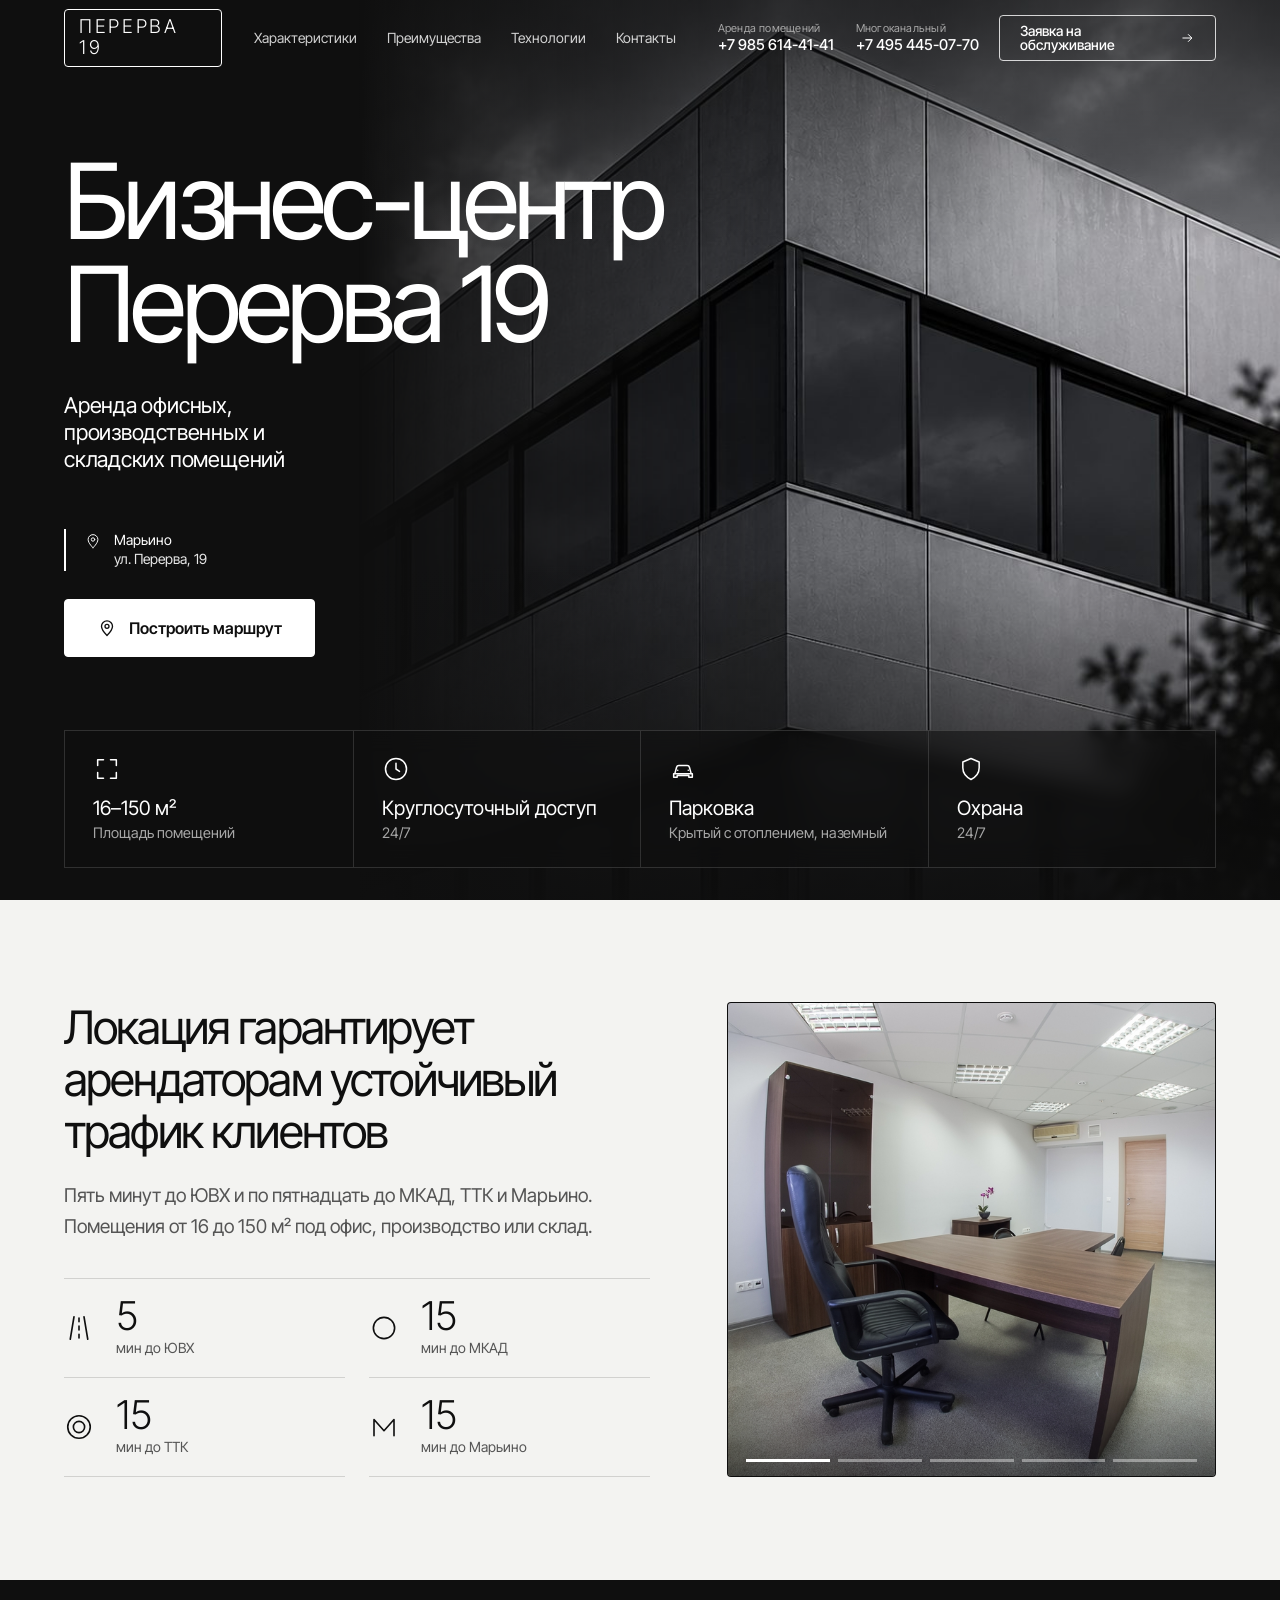
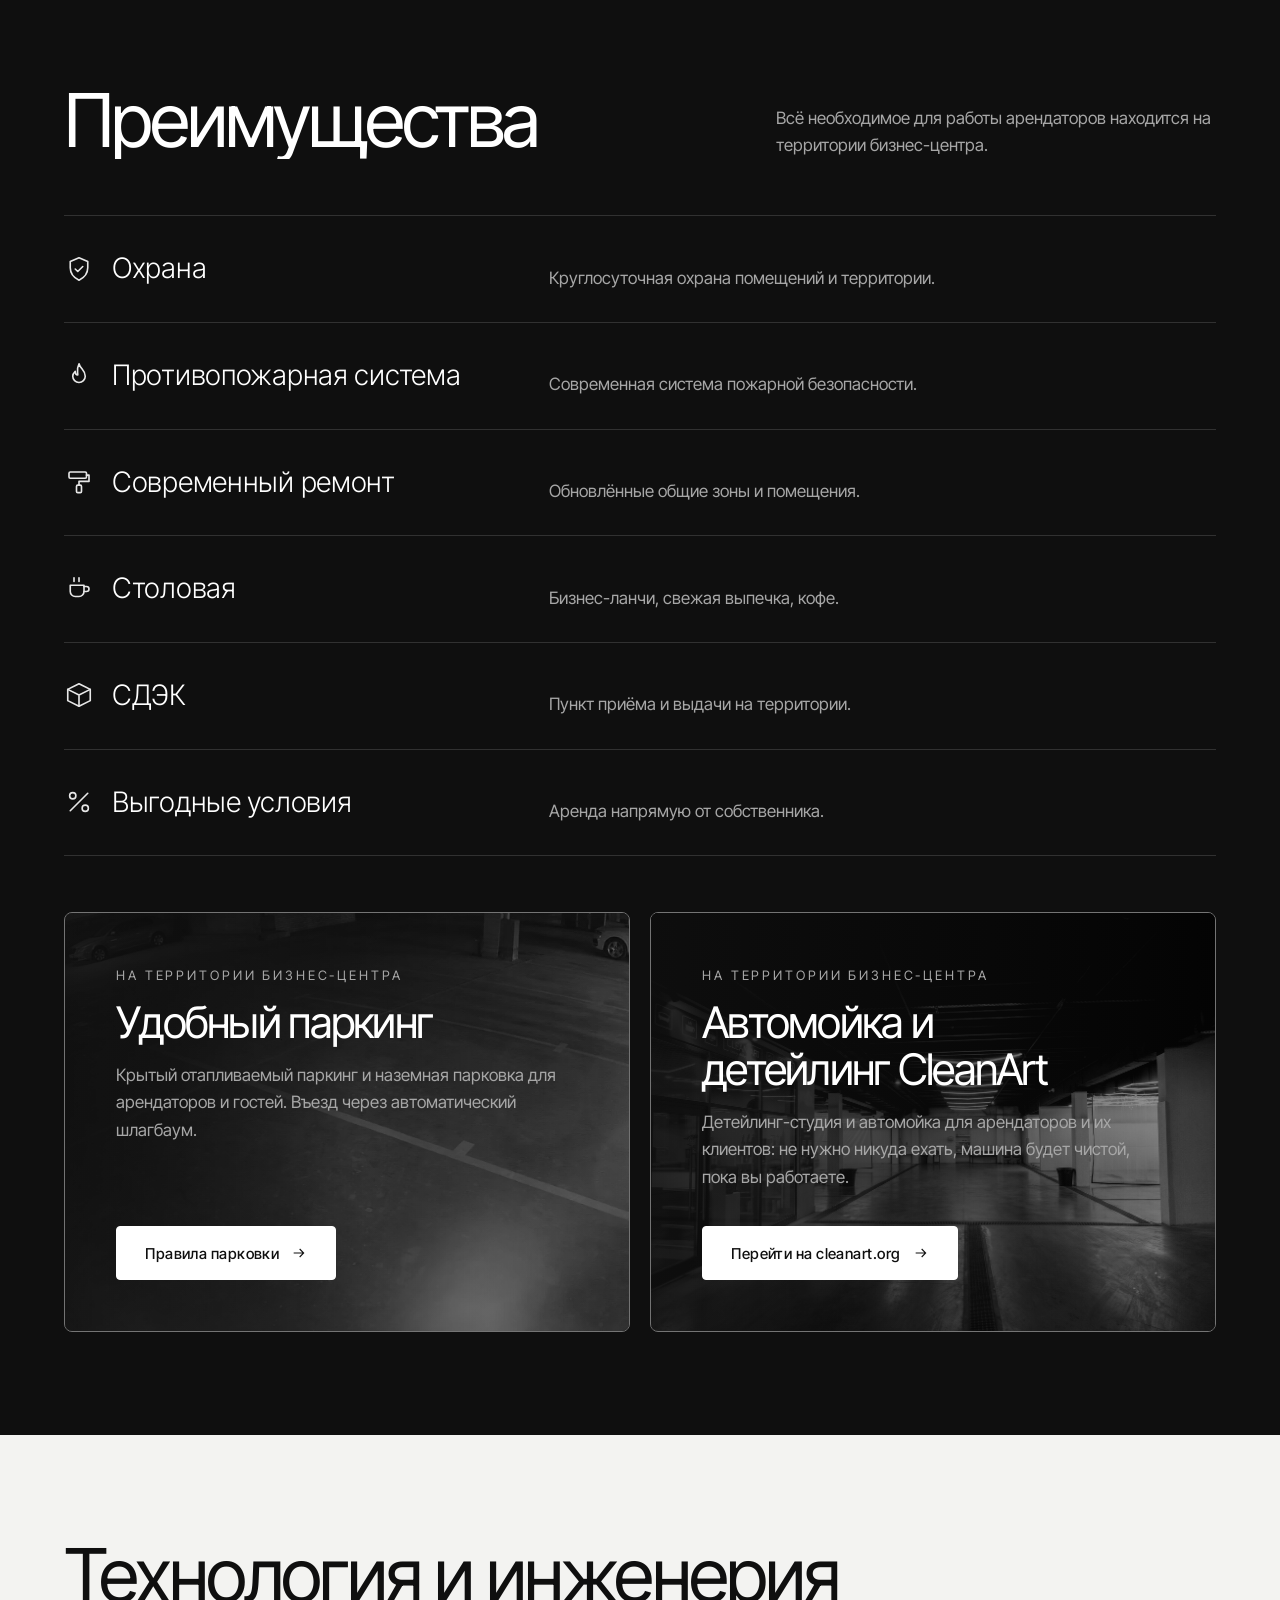
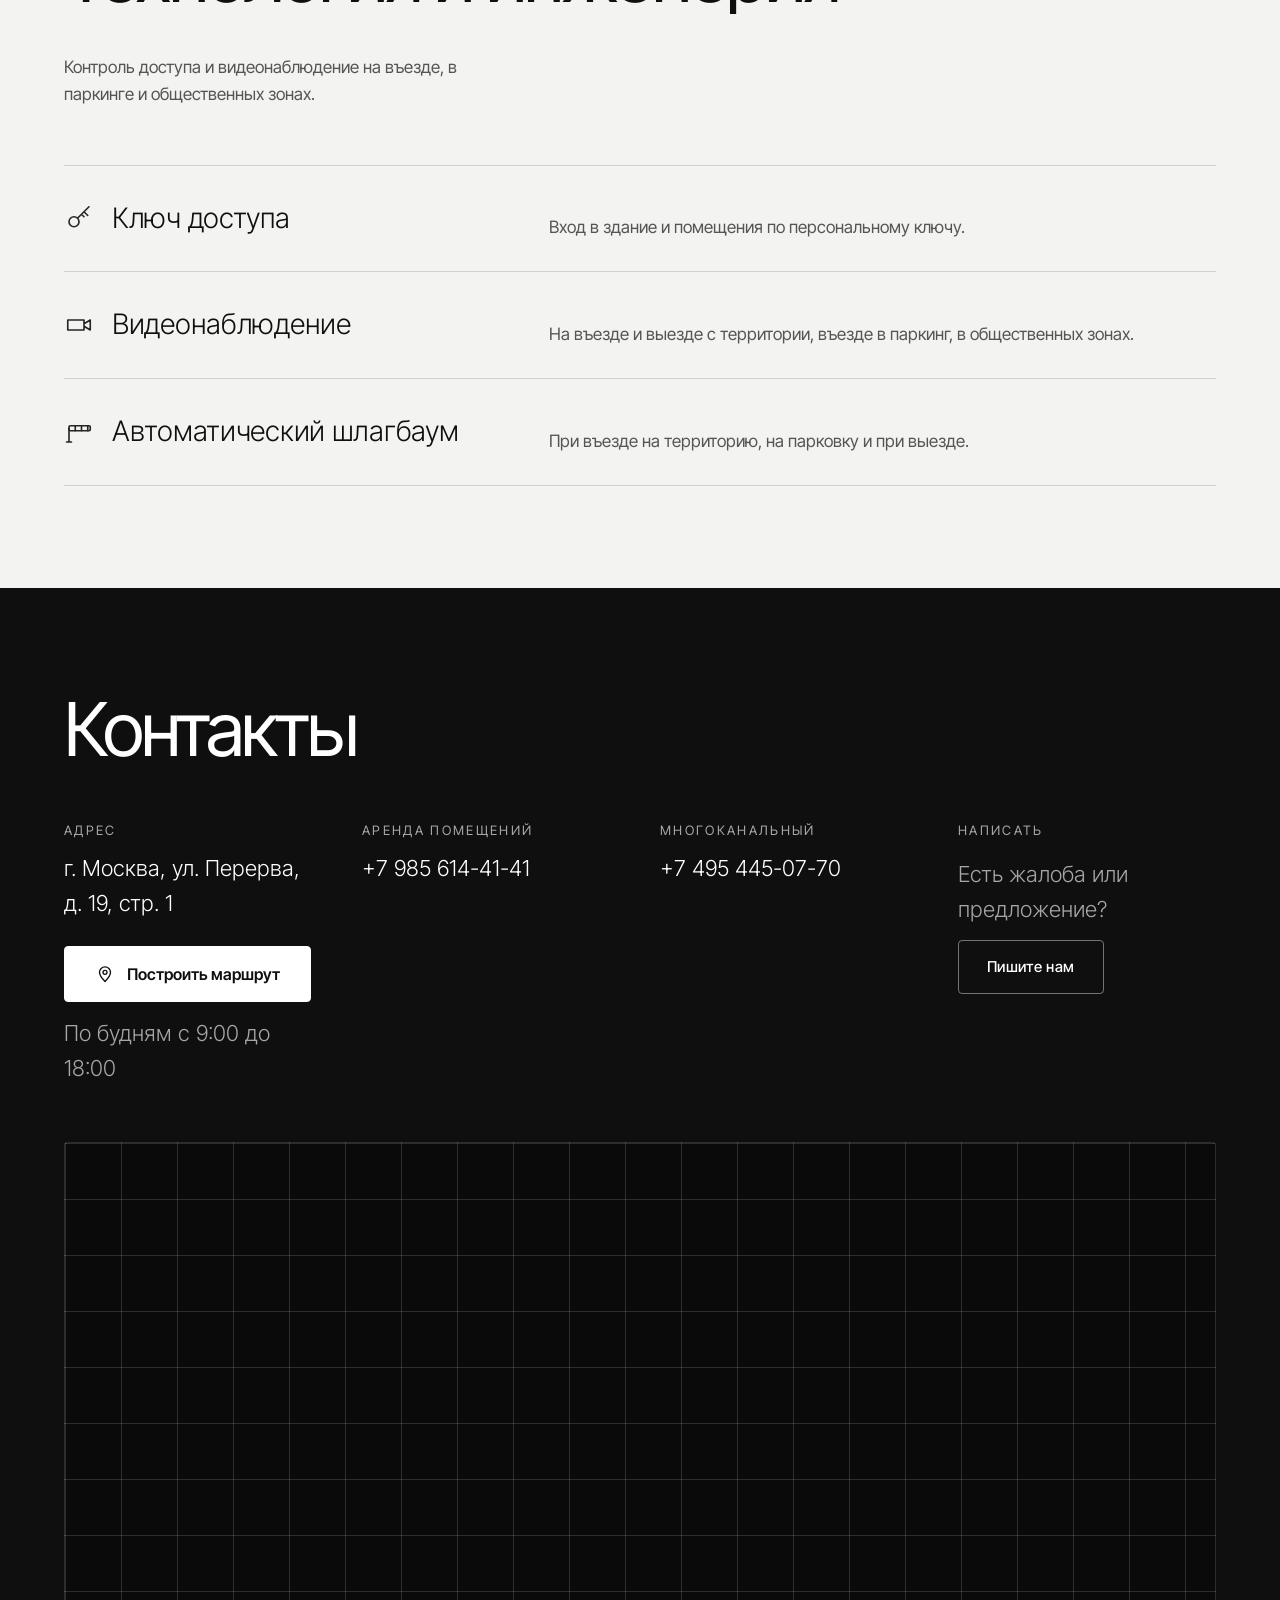
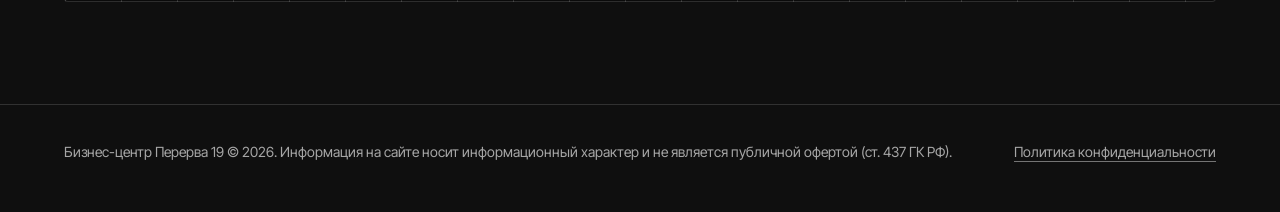
==== commit 21dd58f4: "Add files via upload ИИшное фото" ====
--- a/index.html
+++ b/index.html
@@ -7,7 +7,7 @@
 <nav><a href="#about">Характеристики</a><a href="#preim">Преимущества</a><a href="#teh">Технологии</a><a href="#kont">Контакты</a></nav>
 <div class="nbtns"><div class="ph2"><a href="tel:+79856144141"><small>Аренда помещений</small>+7 985 614-41-41</a><a href="tel:+74954450770"><small>Многоканальный</small>+7 495 445-07-70</a></div><a class="btn line navbtn" href="serviceRequest.html"><span class="lg">Заявка на обслуживание</span><span class="sm">Заявка</span><svg viewBox="0 0 24 24" width="16" height="16" aria-hidden="true" fill="none" stroke="currentColor" stroke-width="1.6"><path d="M4 12h15M13 6l6 6-6 6"/></svg></a></div></div></header>
 <main id="top">
-<section class="hero dark"><div class="hbg" style="background-image:url([data-uri])"></div><div class="wrap hw">
+<section class="hero dark"><div class="hbg"></div><div class="wrap hw">
 <div class="htop"><h1>Бизнес-центр<br>Перерва&nbsp;19</h1>
 <p class="lede">Аренда офисных, производственных и складских помещений</p>
 <div class="hrow"><div class="hloc"><svg viewBox="0 0 24 24" fill="none" stroke="currentColor" stroke-width="1.3" stroke-linecap="round" stroke-linejoin="round" aria-hidden="true"><path d="M12 21s-6.500-6-6.500-11a6.500 6.500 0 0 1 13 0c0 5-6.500 11-6.500 11z"/><circle cx="12" cy="10" r="2.300"/></svg><span>Марьино<br><small>ул. Перерва, 19</small></span></div><a class="btn solid route" href="https://yandex.ru/maps/213/moscow/?ll=37.732188%2C55.655082&amp;mode=routes&amp;rtext=~55.655518%2C37.730957&amp;rtt=auto&amp;z=17"><svg viewBox="0 0 24 24" width="20" height="20" fill="none" stroke="currentColor" stroke-width="1.6" stroke-linecap="round" stroke-linejoin="round" aria-hidden="true"><path d="M12 21s-6.6-6.4-6.6-11a6.6 6.6 0 0 1 13.2 0C18.6 14.6 12 21 12 21z"/><circle cx="12" cy="10" r="2.4"/></svg>Построить маршрут</a></div></div>
--- a/style.css
+++ b/style.css
@@ -72,23 +72,23 @@
 /* logo: framed mark from the base rule */
 .nav nav{margin:0 auto}.nav nav a{opacity:.8;font-size:14px}.nav .btn{min-height:46px;padding:0 20px;font-size:14px;letter-spacing:0;color:#fff;background:transparent;gap:12px;cursor:pointer;border:1px solid rgba(255,255,255,.8);border-radius:4px}.nav .btn:hover{background:#fff;color:#000}
 .hero{min-height:100svh;padding:0;display:block;position:relative;overflow:hidden;background:#0f0f0f}
-.hbg{position:absolute;top:0;right:0;bottom:0;width:66%;background-size:cover;background-position:center;filter:grayscale(1) brightness(.85) contrast(1.05);-webkit-mask-image:linear-gradient(to right,transparent,#000 42%);mask-image:linear-gradient(to right,transparent,#000 42%)}
+.hbg{position:absolute;top:0;right:0;bottom:0;width:72%;background-image:url(images/hero.jpg);background-size:cover;background-position:right center;background-repeat:no-repeat;-webkit-mask-image:linear-gradient(to right,transparent 0,#000 46%);mask-image:linear-gradient(to right,transparent 0,#000 46%)}
 .hero:after{content:"";position:absolute;inset:0;background:linear-gradient(to bottom,rgba(15,15,15,.55),transparent 28%,transparent 62%,rgba(15,15,15,.85));pointer-events:none}
 .hw{position:relative;z-index:2;min-height:100svh;display:flex;flex-direction:column;justify-content:space-between;padding-top:150px;padding-bottom:max(32px,env(safe-area-inset-bottom,0px))}
 .hero h1{font-size:clamp(46px,8.2vw,132px);line-height:.98;margin:0 0 36px;max-width:none;font-weight:400;letter-spacing:-.045em}
 .hero .lede{font-size:clamp(18px,1.7vw,26px);color:#fff;font-weight:400;max-width:12em;line-height:1.25;letter-spacing:-.01em}
-.hloc{display:flex;gap:12px;align-items:flex-start;margin-top:56px;padding:2px 0 2px 18px;border-left:2px solid #fff;font-size:14px;line-height:1.35}.hloc svg{width:18px;height:18px;flex:none;margin-top:1px}.hloc small{color:#e8e8e8;font-size:14px}.cts .soc{display:flex;align-items:center;gap:14px;margin-top:12px}.cts .soc svg{width:28px;height:28px;flex:none;fill:none;stroke:currentColor;stroke-width:1.4;stroke-linecap:round;stroke-linejoin:round}.ni{display:inline-flex;align-items:center;justify-content:center;width:46px;height:46px;border-radius:4px;color:#fff;opacity:.85;transition:.3s}.ni:hover{opacity:1;background:rgba(255,255,255,.12)}.ni svg{width:24px;height:24px;fill:none;stroke:currentColor;stroke-width:1.4;stroke-linecap:round;stroke-linejoin:round}.ph2{display:flex;gap:22px;margin:0 8px 0 10px}.ph2 a{display:flex;flex-direction:column;text-decoration:none;font-size:15px;font-weight:500;line-height:1.25;white-space:nowrap;color:#fff;transition:opacity .3s}.ph2 a:hover{opacity:.75}.ph2 small{font-size:11px;font-weight:400;color:#a6a6a6;letter-spacing:.02em}@media(max-width:1240px){.nav nav{display:none}}@media(max-width:860px){.ph2{display:none}}.nbtns{display:flex;gap:12px;margin-left:auto}.nbtns .btn{margin-left:0!important;gap:12px}.sm{display:none}@media(max-width:640px){.lg{display:none}.sm{display:inline}.nav .btn{padding:0 14px;min-height:42px;font-size:13px}.nav .wrap{gap:12px}.nbtns{gap:6px}.ni{width:34px;height:42px}.ni svg{width:22px;height:22px}.nav .logo{font-size:17px}.nav .btn{padding:0 11px}}@media(max-width:420px){.nav .btn svg{display:none}}.hrow{display:flex;flex-direction:column;align-items:flex-start;gap:28px;margin-top:56px}.hrow .hloc{margin-top:0}.route{min-height:58px;padding:0 32px;gap:12px;background:#fff;color:#0f0f0f;border-color:#fff;font-weight:600;font-size:16px;letter-spacing:0;animation:up 1.2s var(--ease) .6s both}
+.hloc{display:flex;gap:12px;align-items:flex-start;margin-top:56px;padding:2px 0 2px 18px;border-left:2px solid #fff;font-size:14px;line-height:1.35}.hloc svg{width:18px;height:18px;flex:none;margin-top:1px}.hloc small{color:#e8e8e8;font-size:14px}.cts .soc{display:flex;align-items:center;gap:14px;margin-top:12px}.cts .soc svg{width:28px;height:28px;flex:none;fill:none;stroke:currentColor;stroke-width:1.4;stroke-linecap:round;stroke-linejoin:round}.ni{display:inline-flex;align-items:center;justify-content:center;width:46px;height:46px;border-radius:4px;color:#fff;opacity:.85;transition:.3s}.ni:hover{opacity:1;background:rgba(255,255,255,.12)}.ni svg{width:24px;height:24px;fill:none;stroke:currentColor;stroke-width:1.4;stroke-linecap:round;stroke-linejoin:round}.ph2{display:flex;gap:22px;margin:0 8px 0 10px;align-items:center}.ph2 a{display:flex;flex-direction:column;text-decoration:none;font-size:15px;font-weight:500;line-height:1.25;white-space:nowrap;color:#fff;transition:opacity .3s}.ph2 a:hover{opacity:.75}.ph2 small{font-size:11px;font-weight:400;color:#a6a6a6;letter-spacing:.02em}@media(max-width:1240px){.nav nav{display:none}}@media(max-width:860px){.ph2{display:none}}.nbtns{display:flex;gap:12px;margin-left:auto;align-items:center}.nbtns .btn{margin-left:0!important;gap:12px}.sm{display:none}@media(max-width:640px){.lg{display:none}.sm{display:inline}.nav .btn{padding:0 14px;min-height:42px;font-size:13px}.nav .wrap{gap:12px}.nbtns{gap:6px}.ni{width:34px;height:42px}.ni svg{width:22px;height:22px}.nav .logo{font-size:17px}.nav .btn{padding:0 11px}}@media(max-width:420px){.nav .btn svg{display:none}}.hrow{display:flex;flex-direction:column;align-items:flex-start;gap:28px;margin-top:56px}.hrow .hloc{margin-top:0}.route{min-height:58px;padding:0 32px;gap:12px;background:#fff;color:#0f0f0f;border-color:#fff;font-weight:600;font-size:16px;letter-spacing:0;animation:up 1.2s var(--ease) .6s both}
 .cts .route{display:inline-flex;align-items:center;font-size:16px;font-weight:600;letter-spacing:0;margin-top:24px;min-height:56px;padding:0 30px;gap:12px;text-decoration:none}.route:hover{background:transparent;color:#fff}@media(max-width:860px){.hrow{margin-top:32px}}@media(prefers-reduced-motion:reduce){.route{animation:none}}.loc svg{display:block;width:30px;height:30px;margin:0;grid-row:1/3;align-self:center;flex:none;fill:none;stroke:currentColor;stroke-width:1.3;stroke-linecap:round;stroke-linejoin:round}.feat{display:grid;grid-template-columns:1fr 1fr;gap:20px;margin-top:56px}.washc{display:grid;grid-template-columns:1fr;gap:32px;align-content:space-between;padding:clamp(28px,4vw,56px);border:1px solid var(--line2);border-radius:8px;background:linear-gradient(120deg,rgba(255,255,255,.07),rgba(255,255,255,.01))}.washc h3{font-size:clamp(28px,3.4vw,52px);line-height:1.08}.washc p{color:var(--fg2);margin-top:16px;max-width:520px}.washc .eyebrow{margin:0 0 14px}.washc .btn{justify-self:start;gap:12px}@media(max-width:860px){.feat{grid-template-columns:1fr}}
 .strip{display:grid;grid-template-columns:repeat(4,1fr);margin-top:40px;border:1px solid var(--line);background:rgba(15,15,15,.55);backdrop-filter:blur(12px);-webkit-backdrop-filter:blur(12px)}
 .strip>div{padding:24px 28px;min-height:112px;display:flex;flex-direction:column;justify-content:flex-start;gap:6px;border-left:1px solid var(--line)}.strip>div:first-child{border-left:0}
 .strip svg{width:28px;height:28px;margin-bottom:8px}.strip b{font-weight:400;font-size:clamp(19px,1.55vw,23px);line-height:1.15}.strip span{color:var(--fg2);font-size:clamp(14.5px,1.1vw,16px);margin-top:-2px;line-height:1.3}
-@media(max-width:860px){.hbg{width:100%;opacity:.55;-webkit-mask-image:none;mask-image:none}.strip{grid-template-columns:1fr 1fr}.strip>div:nth-child(3){border-left:0}.strip>div:nth-child(n+3){border-top:1px solid var(--line)}.hw{padding-top:120px}.nav nav{display:none}.nav .btn{margin-left:auto}.hloc{margin-top:32px}}
+@media(max-width:860px){.hbg{position:absolute;top:0;right:0;bottom:0;width:72%;background-image:url(images/hero.jpg);background-size:cover;background-position:right center;background-repeat:no-repeat;-webkit-mask-image:linear-gradient(to right,transparent 0,#000 46%);mask-image:linear-gradient(to right,transparent 0,#000 46%)}.strip{grid-template-columns:1fr 1fr}.strip>div:nth-child(3){border-left:0}.strip>div:nth-child(n+3){border-top:1px solid var(--line)}.hw{padding-top:120px}.nav nav{display:none}.nav .btn{margin-left:auto}.hloc{margin-top:32px}}
 
 .loc div{display:grid;grid-template-columns:auto 1fr;column-gap:22px;align-items:center;align-content:center}.loc b,.loc span{grid-column:2}
 @keyframes up{from{opacity:0;transform:translateY(34px)}to{opacity:1;transform:none}}
 @keyframes fade{from{opacity:0}to{opacity:1}}
 @keyframes bgin{from{opacity:0;transform:scale(1.07)}to{opacity:1;transform:none}}
-.nav{animation:fade 1.2s ease both}.hbg{animation:bgin 2s var(--ease) both}
+.nav{animation:fade 1.2s ease both}.hbg{position:absolute;top:0;right:0;bottom:0;width:72%;background-image:url(images/hero.jpg);background-size:cover;background-position:right center;background-repeat:no-repeat;-webkit-mask-image:linear-gradient(to right,transparent 0,#000 46%);mask-image:linear-gradient(to right,transparent 0,#000 46%)}
 .hero h1,.hero .lede,.hloc{animation:up 1.2s var(--ease) both}.hero h1{animation-delay:.15s}.hero .lede{animation-delay:.4s}.hloc{animation-delay:.55s}
 .strip>div{animation:stripIn .55s var(--ease) both}.strip>div:nth-child(1){animation-delay:.2s}.strip>div:nth-child(2){animation-delay:.45s}.strip>div:nth-child(3){animation-delay:.7s}.strip>div:nth-child(4){animation-delay:.95s}
 @keyframes stripIn{from{opacity:0;transform:translateY(32px) scale(.985)}60%{opacity:1}to{opacity:1;transform:none}}
